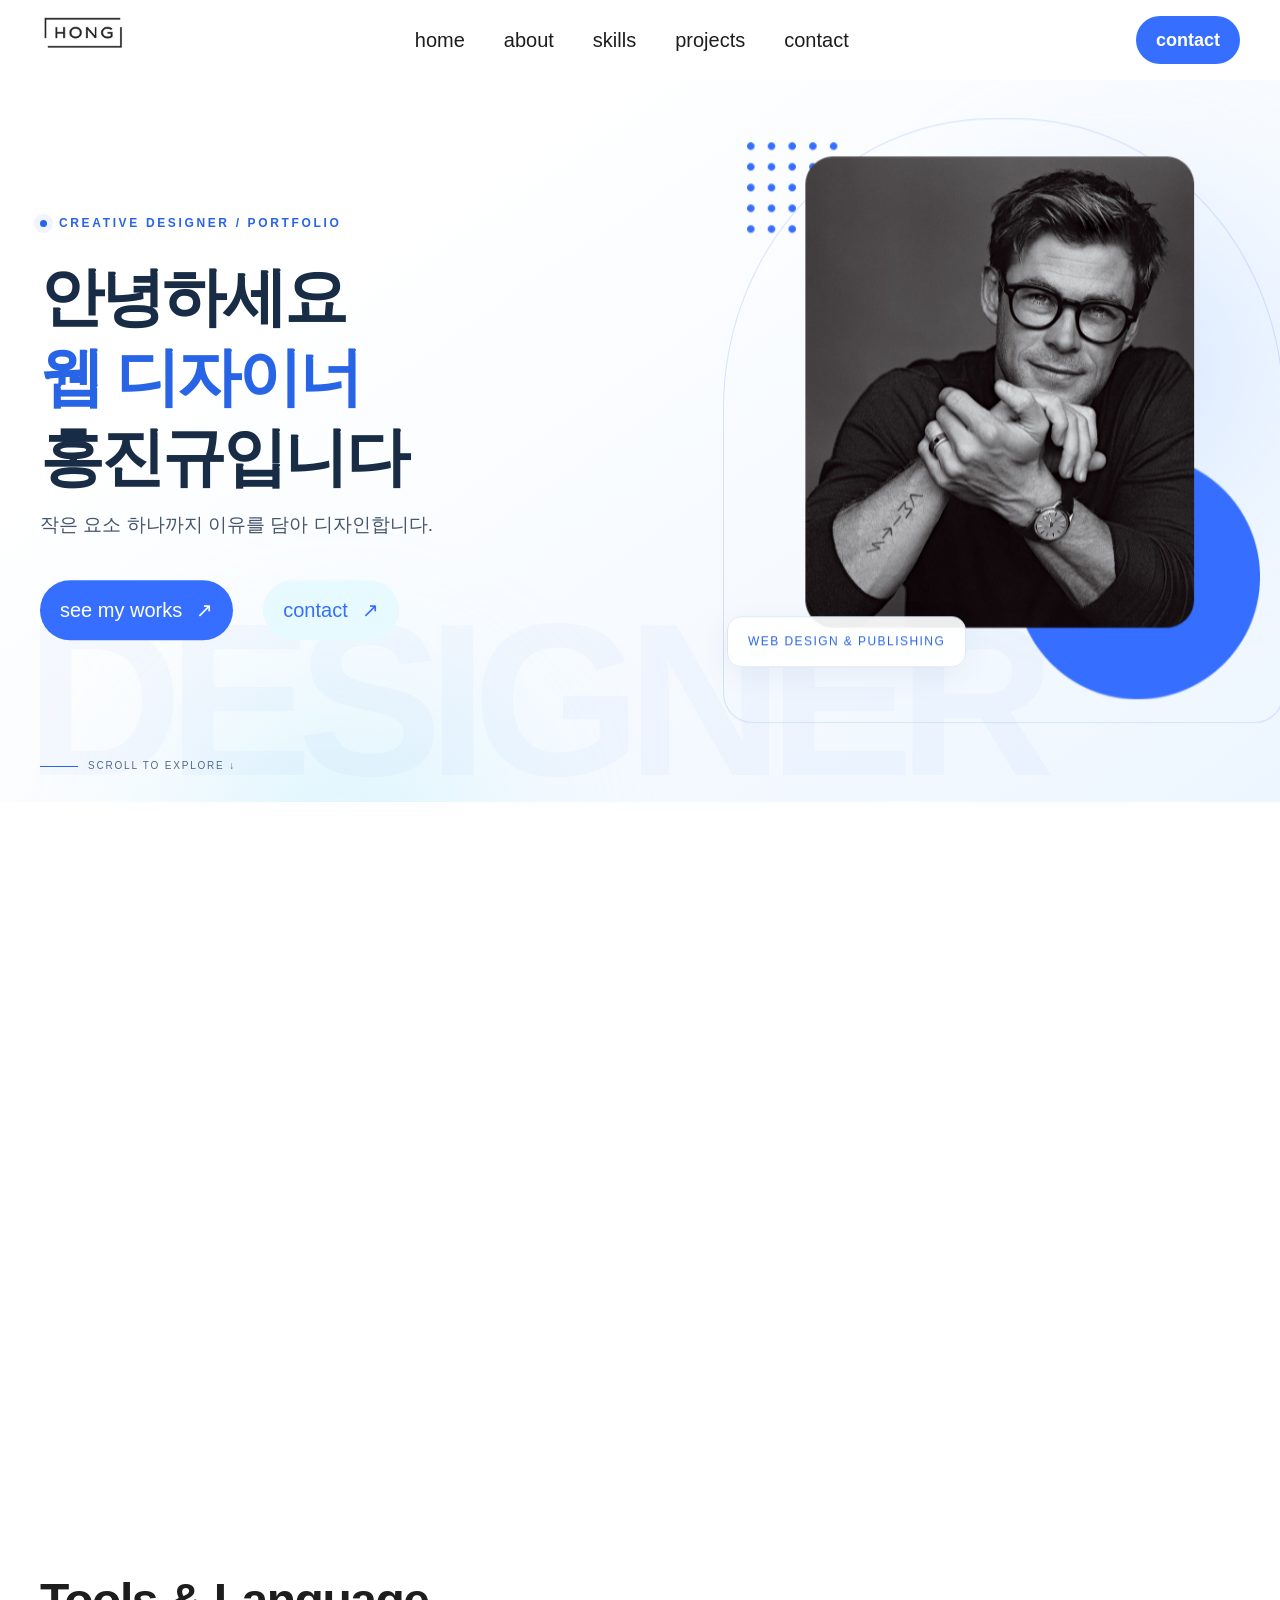
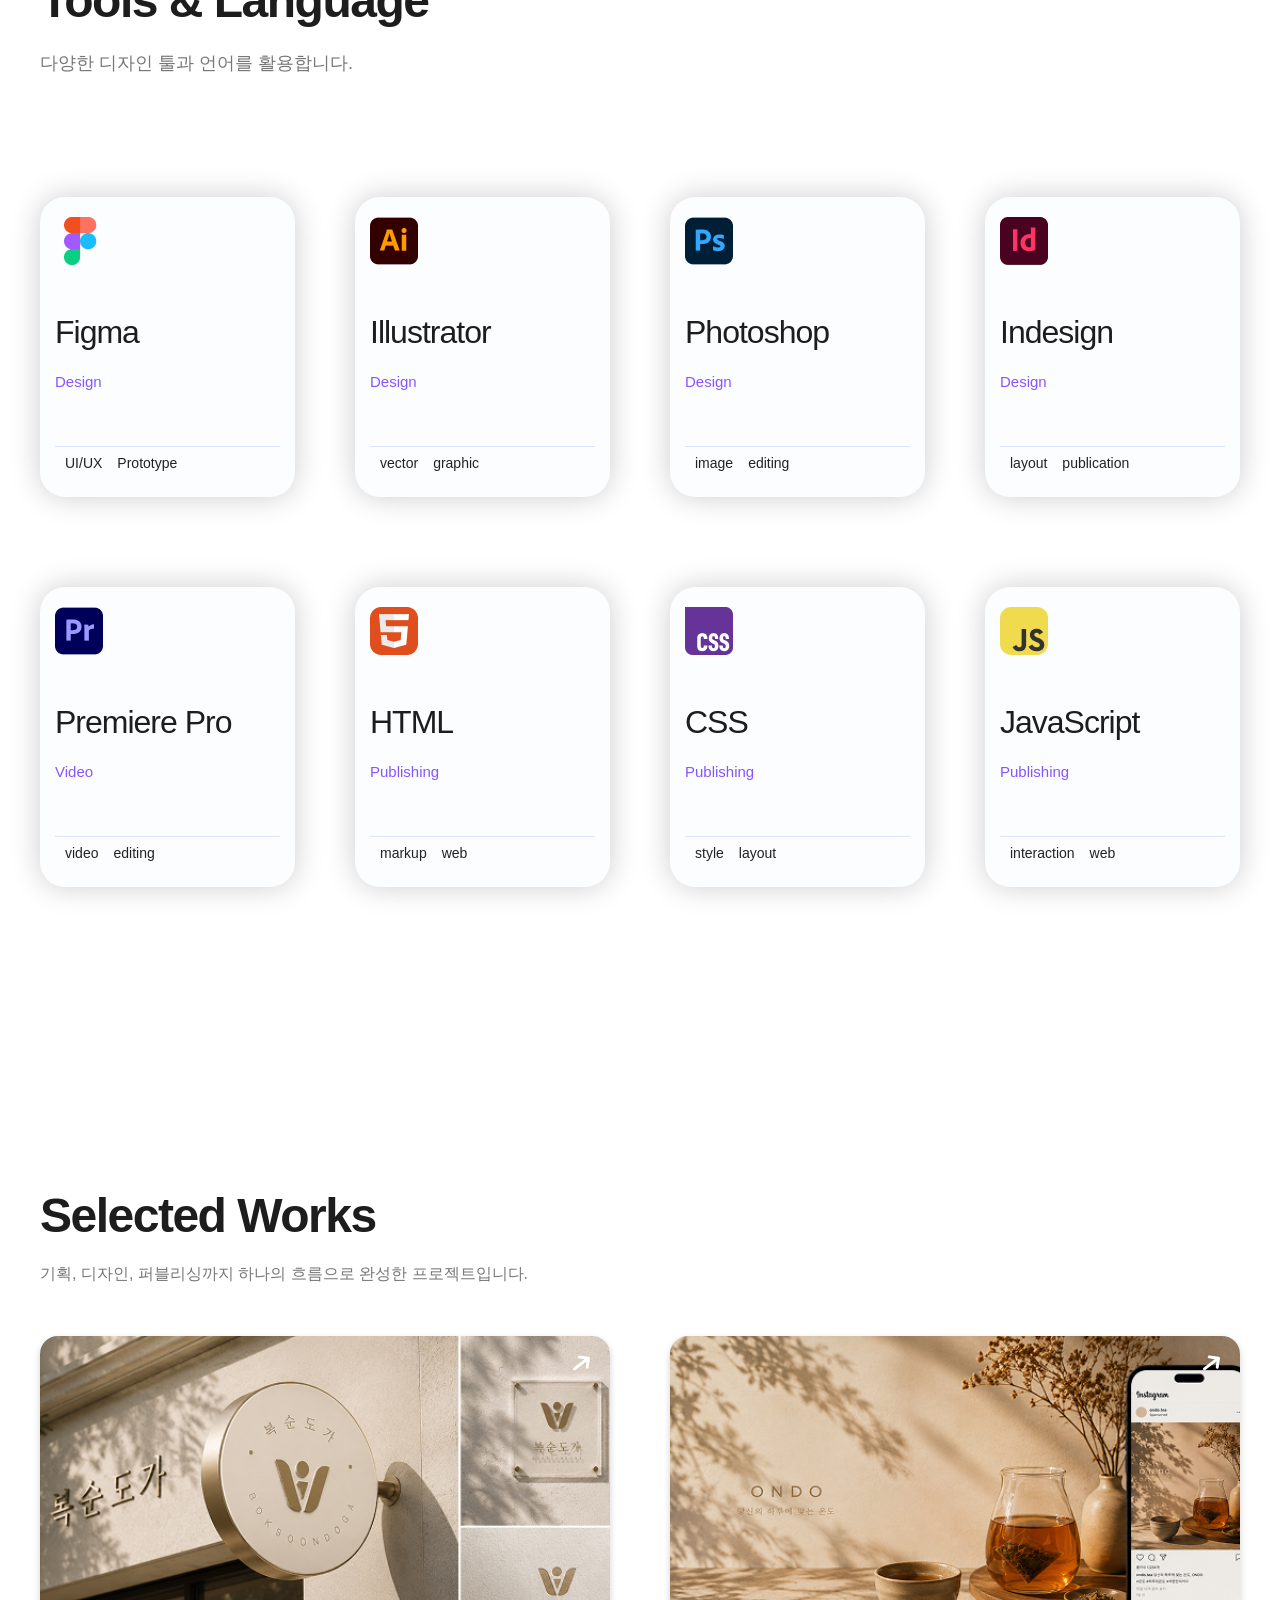
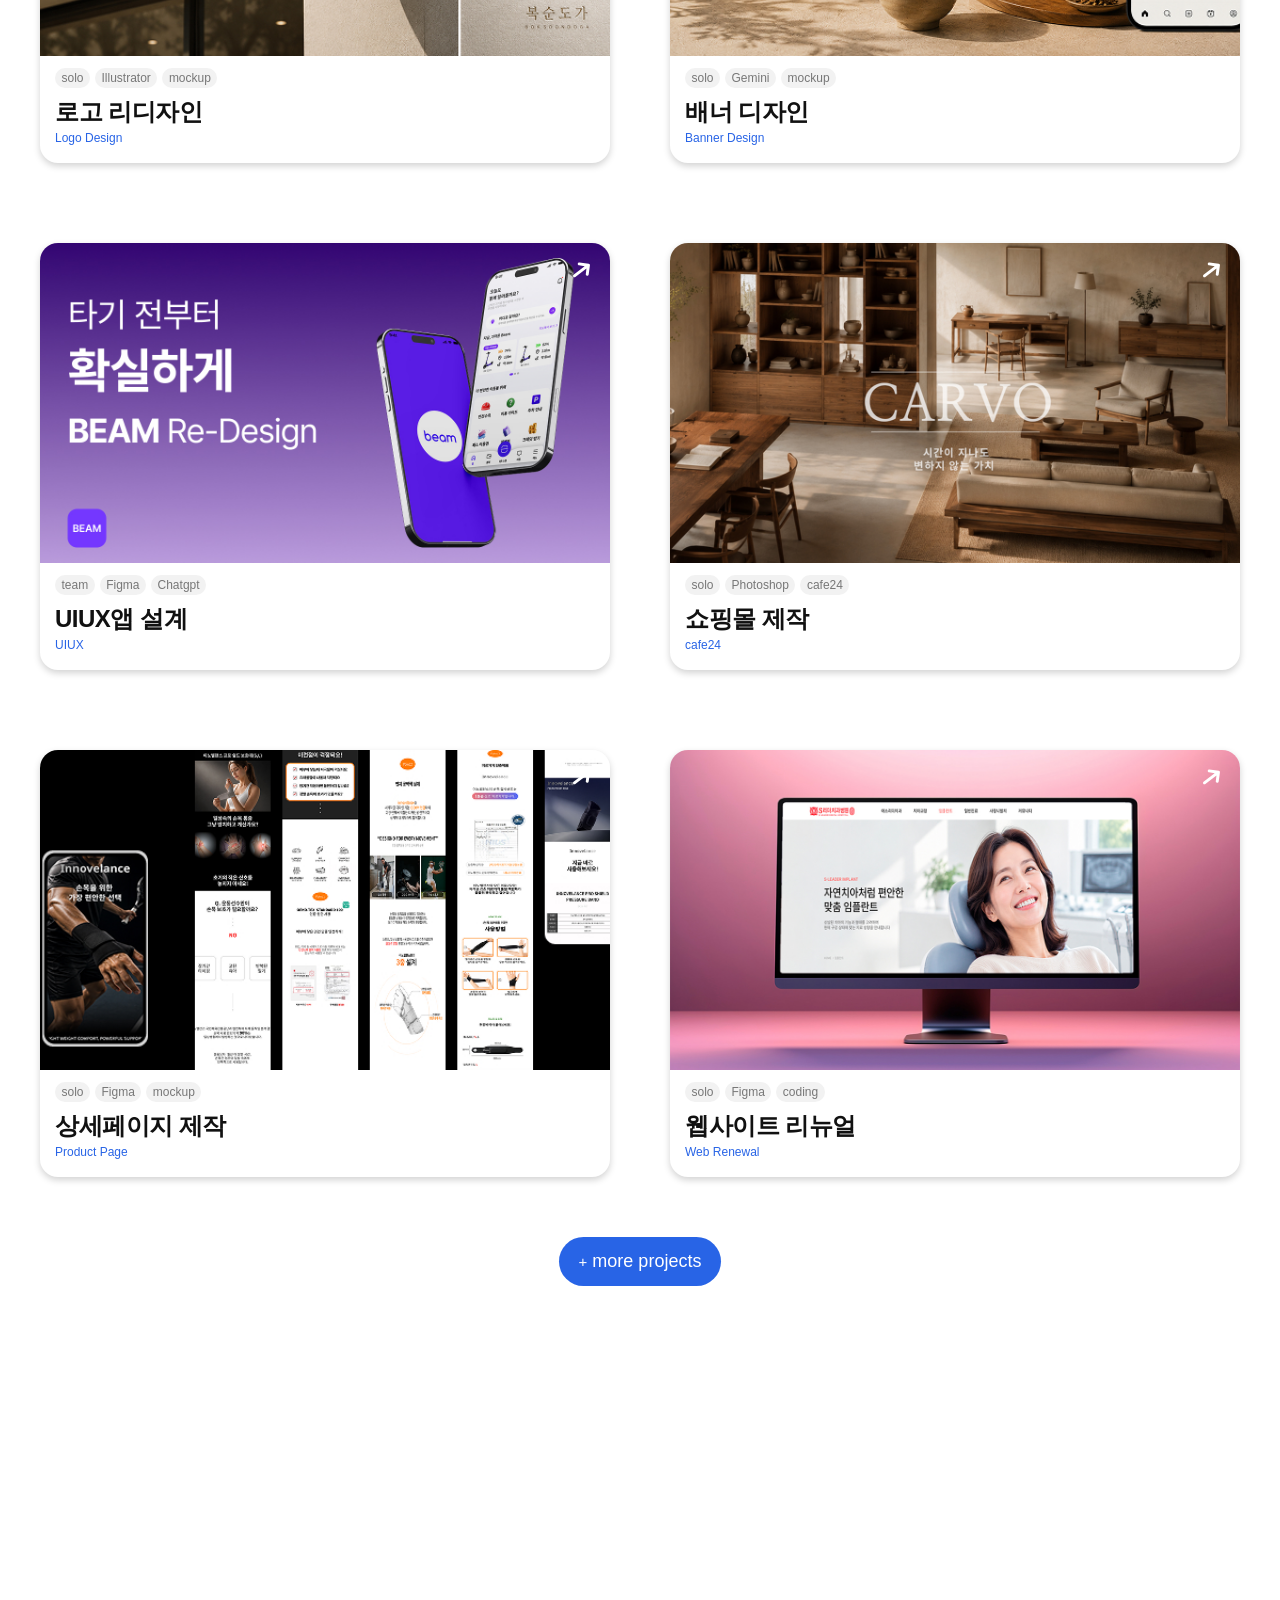
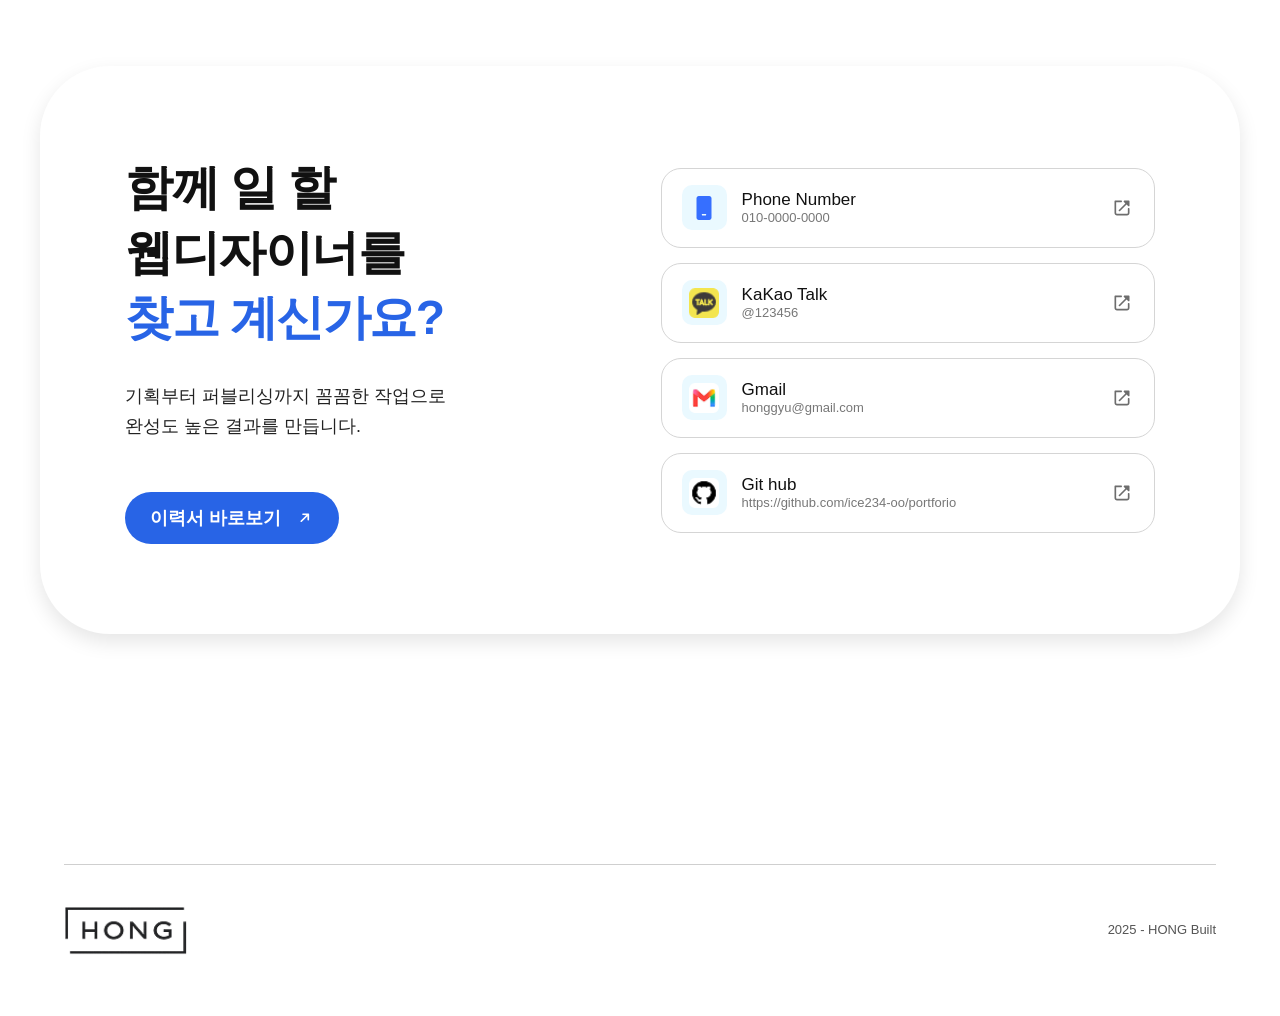
==== index.html @ 6c27f243 "10.12" ====
<!DOCTYPE html>
<html lang="en">
<head>
    <meta charset="UTF-8">
    <meta name="viewport" content="width=device-width, initial-scale=1.0">
    <title>홍진규 | 포트폴리오</title>
    <link href="https://unpkg.com/aos@2.3.1/dist/aos.css" rel="stylesheet">
    <link rel="stylesheet" href="./css/reset.css">
    <link rel="stylesheet" href="./css/font.css">
    <link rel="stylesheet" href="./css/var.css">
    <link rel="icon" href="./img/fabicon.png" sizes="64x64" type="image/png">
    <style>
header {
    width: 100%;
    height: 8rem;
    padding: 0 4rem;
    display: flex;
    justify-content: space-between;
    align-items: center;
    position: sticky;
    top: 0;
    z-index: 100;
    background-color: #fff;
    box-sizing: border-box;
}

header h1 a img {
    max-height: 3.5rem;
    width: auto;
}

header .gnb ul {
    display: flex;
    gap: 1.5rem; /* 화면이 줄어도 간격이 좁아지도록 설정 */
}

header .gnb ul li a {
    display: block;
    padding: 1rem 1.2rem; /* 패딩을 살짝 줄여서 공간 확보 */
    font-size: 2rem; /* 화면이 줄어들 때 글자도 살짝 작아지게 조정 (또는 고정 크기 유지 원하시면 2rem 사용) */
    font-weight: 400;
    transition: 0.2s;
    white-space: nowrap; /* 글자가 강제로 두 줄로 쪼개지는 것 방지 */
}

header .gnb ul li a:hover {
    color: var(--color-blue);
    transform: translateY(-0.2rem);
}

header .head-btn a {
    display: inline-block;
    padding: 1rem 2rem;
    background-color: var(--color-blue);
    font-size: 1.8rem;
    font-weight: 600;
    border-radius: 3rem;
    color: #fff;
    transition: 0.2s;
    white-space: nowrap;
}

header .head-btn a:hover {
    transform: scale(1.05);
    background-color: #1046CE;
}


@media screen and (max-width: 768px) {
    header {
        padding: 0 1.5rem;
    }
    header .gnb ul {
        display: none;
    }
    header .gnb ul li a {
        padding: 0.5rem 0.8rem;
        font-size: 1.4rem; 
    }
   }


.hero .container {
    width: 100%;
    max-width: 132rem;
    display: flex;
    flex-direction: column; 
    align-items: center;
    gap: 5rem; 
    margin: 0 auto;
    padding: 0 2rem; 
    box-sizing: border-box;
}

.hero .container > * {
    min-width: 0;
}


.hero .container .left-area {
    margin-left: 0; 
    margin-top: 6rem;
    text-align: center; 
}

.hero .container .left-area h2 {
    font-size: clamp(3.2rem, 5vw, 6.4rem); 
    font-weight: 600;
    line-height: 1.2;
}

.hero .container .left-area p {
    font-size: clamp(1.8rem, 2vw, 2.6rem);
    font-weight: 400;
    margin-top: 1.5rem;
    margin-bottom: 4rem;
}


.hero .container .btn-area {
    padding-bottom: 0; 
    display: flex;
    justify-content: center;
    gap: 1.5rem;
    flex-wrap: wrap; 
}

.hero .container .btn-area .work,
.hero .container .btn-area .hire {
    padding: 1.4rem 2rem;
    font-size: 2rem;
    font-weight: 500;
    border-radius: 3rem;
    transition: 0.2s;
}

.hero .container .btn-area .work {
    background-color: var(--color-blue);
    color: #fff;
}

.hero .container .btn-area .hire {
    background-color: #E6FAFF;
    color: var(--color-blue);
}










@media screen and (min-width: 1024px) {
    .hero .container {
        flex-direction: row; 
        justify-content: space-between;
        align-items: flex-start;
        height: 72.2rem;
        gap: 10rem; 
        padding: 0 2rem;
    }

    .hero .container .left-area {
        margin-left: 2rem;
        margin-top: 12rem;
        text-align: left; 
    }

    .hero .container .left-area h2 {
        line-height: 8rem;
    }

    .hero .container .left-area p {
        margin-bottom: 7rem;
    }

    .hero .container .btn-area {
        padding-bottom: 16.8rem;
        justify-content: flex-start;
        gap: 3rem;
    }

    .hero .container .right-area {
        margin-top: 6.3rem;
    }
}

.hero .container .btn-area .work:hover {
    background-color: #1046CE;
}

.hero .container .btn-area .hire:hover {
    background-color: #AEE5F3;
}

/* 2 */
.blue {
    color: #2864e6;
}


/* =========================================================
   ABOUT TITLE
========================================================= */

.about-wrap {
    width: 92%;
    max-width: 132rem;
    margin: 0 auto;
    padding-top: 3.5rem;
}

.about {
    display: inline-flex;
    align-items: center;
    justify-content: center;

    height: 4.8rem;
    padding: 0 2rem;

    border-radius: 3rem;

    background: #eaf8ff;
    color: #2864e6;

    font-size: 1.8rem;
    font-weight: 500;
}


/* =========================================================
   ABOUT SECTION
========================================================= */

.second {
    width: 92%;
    max-width: 132rem;

    margin: 3rem auto 0;
}


/* =========================================================
   CARD
========================================================= */

.card {
    width: 100%;
    min-height: 48.5rem;
    gap: 5rem;
    margin-top:  10rem;

    display: grid;

    /*
        세로텍스트 / 본문영역 / 정보영역
    */
    grid-template-columns: 9rem 1fr 27rem;

    align-items: center;

    padding: 5.5rem;

    background: #fff;

    border-radius: 2rem;

    box-shadow:
        0 0.5rem 2.5rem rgba(0, 0, 0, 0.08);
}


/* =========================================================
   VERTICAL TEXT
========================================================= */

.vertical-text {
    align-self: stretch;

    display: flex;
    align-items: center;
    justify-content: center;

    writing-mode: vertical-rl;
    transform: rotate(180deg);

    padding-left: 0.5rem;

    border-left: 0.2rem solid #2864e6;

    color: #2864e6;

    font-size: 1.2rem;
    font-weight: 500;
    letter-spacing: 0.45rem;

    white-space: nowrap;
}


/* =========================================================
   PROFILE AREA
========================================================= */

.profile-area {
    display: flex;
    align-items: center;

    gap: 12rem;
    

    min-width: 0;
}


/* =========================================================
   PROFILE IMAGE
========================================================= */

.profile-img {
    flex: 0 0 22rem;

    width: 22rem;
    height: 28rem;

    overflow: hidden;

    border-radius: 50%;
}

.profile-img img {
    width: 100%;
    height: 100%;

    object-fit: cover;
}


/* =========================================================
   INTRO AREA
========================================================= */

.intro-area {
    min-width: 0;
}

.intro-area h2 {
    margin-bottom: 1rem;

    font-size: 4.8rem;
    line-height: 1.3;

    font-weight: 700;
    letter-spacing: -0.15rem;
}


/* =========================================================
   TAGS
========================================================= */

.tags {
    display: flex;
    align-items: center;

    gap: 1rem;

    flex-wrap: wrap;
}

.tags span {
    display: flex;
    align-items: center;
    justify-content: center;

    min-width: 9rem;
    height: 4.3rem;

    padding: 0 1.6rem;

    color: #2864e6;

    font-size: 1.6rem;
    font-weight: 500;
}


/* =========================================================
   INFO LIST
========================================================= */

.info-list {
    width: 100%;
}

.info-list ul {
    display: flex;
    flex-direction: column;

    gap: 2rem;
}

.info-list li {
    display: flex;
    align-items: center;

    min-width: 0;

    font-size: 1.6rem;
    font-weight: 400;

    line-height: 1.4;
}

.info-list li img {
    flex: 0 0 2rem;

    width: 2rem;
    height: 2rem;

    margin-right: 1.5rem;

    object-fit: contain;
}

.info-list li span {
    min-width: 0;

    word-break: keep-all;
}


/* =========================================================
   1024px TABLET
========================================================= */

@media (max-width: 1024px) {

    /* -----------------------------
       ABOUT
    ----------------------------- */

    .about-wrap {
        width: 90%;
        padding-top: 3rem;
    }

    .about {
        height: 4.5rem;
        padding: 0 1.8rem;

        font-size: 1.7rem;
    }


    /* -----------------------------
       SECTION
    ----------------------------- */

    .second {
        width: 90%;
        margin-top: 2.5rem;
    }


    /* -----------------------------
       CARD
    ----------------------------- */

    .card {
        min-height: auto;

        grid-template-columns: 7rem 1fr;

        column-gap: 3rem;
        row-gap: 5rem;

        padding: 5rem 4.5rem;
    }


    /* -----------------------------
       VERTICAL TEXT
    ----------------------------- */

    .vertical-text {
        grid-column: 1;
        grid-row: 1;

        font-size: 1.1rem;
        letter-spacing: 0.35rem;
    }


    /* -----------------------------
       PROFILE AREA
    ----------------------------- */

    .profile-area {
        grid-column: 2;
        grid-row: 1;

        gap: 5rem;
    }


    /* -----------------------------
       PROFILE IMAGE
    ----------------------------- */

    .profile-img {
        flex-basis: 18rem;

        width: 18rem;
        height: 23rem;
    }


    /* -----------------------------
       INTRO
    ----------------------------- */

    .intro-area h2 {
        margin-bottom: 2rem;

        font-size: 3.8rem;
    }

    .tags {
        gap: 0.8rem;
    }

    .tags span {
        min-width: 7.5rem;
        height: 4rem;

        padding: 0 1.5rem;

        font-size: 1.4rem;
    }


    /* -----------------------------
       INFO
    ----------------------------- */

    .info-list {
        grid-column: 2;
        grid-row: 2;
    }

    .info-list ul {
        display: grid;
        grid-template-columns: repeat(2, 1fr);

        column-gap: 3rem;
        row-gap: 2rem;
    }

    .info-list li {
        font-size: 1.5rem;
    }

}


/* =========================================================
   767px MOBILE
========================================================= */

@media (max-width: 767px) {

    /* -----------------------------
       ABOUT
    ----------------------------- */

    .about-wrap {
        width: calc(100% - 4rem);

        padding-top: 2rem;
    }

    .about {
        height: 4rem;
        padding: 0 1.6rem;

        border-radius: 2.5rem;

        font-size: 1.5rem;
    }


    /* -----------------------------
       SECTION
    ----------------------------- */

    .second {
        width: calc(100% - 4rem);

        margin-top: 2rem;
    }


    /* -----------------------------
       CARD
    ----------------------------- */

    .card {
        display: flex;
        flex-direction: column;

        align-items: stretch;

        min-height: auto;

        padding: 3.5rem 2.5rem;

        border-radius: 1.8rem;

        gap: 0;
    }


    /* -----------------------------
       VERTICAL TEXT
    ----------------------------- */

    .vertical-text {
        order: 1;

        align-self: flex-start;

        width: 100%;
        height: auto;

        display: block;

        writing-mode: horizontal-tb;
        transform: none;

        padding: 0 0 1.5rem;

        border-left: none;
        border-bottom: 0.1rem solid #2864e6;

        font-size: 1rem;
        letter-spacing: 0.3rem;
    }


    /* -----------------------------
       PROFILE AREA
    ----------------------------- */

    .profile-area {
        order: 2;

        width: 100%;

        display: flex;
        flex-direction: column;

        align-items: center;

        gap: 2.5rem;

        padding-top: 3.5rem;
    }


    /* -----------------------------
       PROFILE IMAGE
    ----------------------------- */

    .profile-img {
        flex: none;

        width: 18rem;
        height: 23rem;

        border-radius: 50%;
    }


    /* -----------------------------
       INTRO
    ----------------------------- */

    .intro-area {
        width: 100%;

        text-align: center;
    }

    .intro-area h2 {
        margin-bottom: 2rem;

        font-size: 3.2rem;
        line-height: 1.3;

        letter-spacing: -0.1rem;
    }


    /* -----------------------------
       TAGS
    ----------------------------- */

    .tags {
        justify-content: center;

        gap: 0.7rem;
    }

    .tags span {
        min-width: auto;

        height: 3.8rem;

        padding: 0 1.4rem;

        font-size: 1.3rem;
    }


    /* -----------------------------
       INFO
    ----------------------------- */

    .info-list {
        order: 3;

        width: 100%;

        margin-top: 3.5rem;

        padding-top: 3rem;

        border-top: 0.1rem solid #eee;
    }

    .info-list ul {
        display: flex;
        flex-direction: column;

        gap: 1.8rem;
    }

    .info-list li {
        width: 100%;

        font-size: 1.4rem;
    }

    .info-list li img {
        flex: 0 0 1.8rem;

        width: 1.8rem;
        height: 1.8rem;

        margin-right: 1.2rem;
    }

}

/* card */
/* =========================================================
   SKILLS SECTION
========================================================= */

.third {
    width: 100%;
    padding-top: 15rem;
    padding-bottom: 15rem;
}


/* =========================================================
   SECTION HEADER
========================================================= */

.third .y-wrap {
    width: 132rem;
    max-width: calc(100% - 8rem);
    margin: 0 auto;
}



.name {
    display: inline-block;
    font-size: 1.8rem;
    text-align: center;
    line-height: 4.8rem;
    font-weight: 500;
    height: 4.8rem;
    padding: 0 2rem;

    border-radius: 3rem;

    background: #eaf8ff;
    color: #2864e6;
    margin-bottom: 3rem;
}

.head-text h2 {
    margin: 0;

    font-size: 4.8rem;
    line-height: 1.2;
    font-weight: 700;
    letter-spacing: -0.15rem;
}

.head-text p {
    margin-top: 2rem;

    font-size: 1.8rem;
    line-height: 1.5;
    color: #777;
}


/* =========================================================
   CARD CONTAINER
========================================================= */

.third .container {
    width: 132rem;
    max-width: calc(100% - 8rem);

    margin: 12rem auto 0;
}

.skills-wrap {
    width: 100%;

    display: grid;

    grid-template-columns: repeat(4, minmax(0, 1fr));

    column-gap: 6rem;
    row-gap: 9rem;
}


/* =========================================================
   SKILL CARD
========================================================= */

.skill-card {
    width: 100%;
    min-width: 0;

    height: 30rem;

    padding: 2rem 1.5rem 1.8rem;

    display: flex;
    flex-direction: column;

    background: #fbfdff;

    border-radius: 2.5rem;

    box-shadow:
        0 0 3rem rgba(0, 0, 0, 0.20);

    overflow: hidden;
}


.skills-wrap .skill-card .text-area .sub-text:nth-child(6),
.skills-wrap .skill-card .text-area p:nth-child(7),
.skills-wrap .skill-card .text-area p:nth-child(8){
    color: #E355FF !important; 
}


/* =========================================================
   ICON
========================================================= */

.icon-area {
    width: 4.8rem;
    height: 4.8rem;

    flex-shrink: 0;
}

.icon-area img {
    width: 100%;
    height: 100%;

    object-fit: contain;
}


/* =========================================================
   TEXT
========================================================= */

.text-area {
    margin-top: 4.8rem;

    min-width: 0;
}

.text-area h3 {
    margin: 0;

    font-size: 3.2rem;
    line-height: 1.2;
    font-weight: 500;

    letter-spacing: -0.1rem;

    white-space: nowrap;
    overflow: hidden;
    text-overflow: ellipsis;
}

.sub-text {
    margin-top: 2rem;

    font-size: 1.5rem;
    line-height: 1.4;

    color: #8755ff;
}


/* =========================================================
   LINE
========================================================= */

.line {
    width: 100%;
    height: 0.1rem;

    margin-top: auto;

    background: #dce5ff;
}


/* =========================================================
   BOTTOM TAG
========================================================= */

.bottom-area {
    display: flex;
    align-items: center;

    gap: 1.5rem;

    min-height: 3.2rem;

    padding: 0 1rem;
}

.bottom-area span {
    font-size: 1.4rem;
    line-height: 1;

    color: #222;

    white-space: nowrap;
}


/* =========================================================
   1024px TABLET
========================================================= */

@media (max-width: 1024px) {

    .third {
        padding-top: 12rem;
        padding-bottom: 12rem;
    }


    /* -----------------------------
       HEADER
    ----------------------------- */

    .third .y-wrap {
        width: 90%;
        max-width: none;
    }

    .head-wrap {
        display: flex;
        align-items: flex-start;
    }

    .name {
        margin-right: 3rem;

        font-size: 1.7rem;
        padding: 0 1.8rem;
    }

    .head-text h2 {
        font-size: 4rem;
    }

    .head-text p {
        margin-top: 1.5rem;

        font-size: 1.6rem;
    }


    /* -----------------------------
       CARD CONTAINER
    ----------------------------- */

    .third .container {
        width: 90%;
        max-width: none;

        margin-top: 8rem;
    }

    .skills-wrap {
        grid-template-columns: repeat(2, minmax(0, 1fr));

        column-gap: 4rem;
        row-gap: 5rem;
    }


    /* -----------------------------
       CARD
    ----------------------------- */

    .skill-card {
        height: 28rem;

        padding: 2rem 1.8rem 1.6rem;

        border-radius: 2.2rem;
    }


    /* -----------------------------
       ICON
    ----------------------------- */

    .icon-area {
        width: 4.5rem;
        height: 4.5rem;
    }


    /* -----------------------------
       TEXT
    ----------------------------- */

    .text-area {
        margin-top: 4.5rem;
    }

    .text-area h3 {
        font-size: 2.8rem;
    }

    .sub-text {
        margin-top: 1.6rem;

        font-size: 1.4rem;
    }


    /* -----------------------------
       BOTTOM
    ----------------------------- */

    .bottom-area {
        gap: 1.2rem;
    }

    .bottom-area span {
        font-size: 1.3rem;
    }

}


/* =========================================================
   767px MOBILE
========================================================= */

@media (max-width: 767px) {

    .third {
        padding-top: 9rem;
        padding-bottom: 9rem;
    }


    /* -----------------------------
       HEADER
    ----------------------------- */

    .third .y-wrap {
        width: calc(100% - 4rem);
    }

    .head-wrap {
        display: block;
    }

    .name {
        margin: 0 0 1.5rem;

        font-size: 1.5rem;
        padding: 0 1.6rem;
    }

    .head-text h2 {
        font-size: 3.2rem;
        line-height: 1.25;

        letter-spacing: -0.1rem;
    }

    .head-text p {
        margin-top: 1.2rem;

        font-size: 1.4rem;
    }


    /* -----------------------------
       CARD CONTAINER
    ----------------------------- */

    .third .container {
        width: calc(100% - 4rem);

        margin-top: 5rem;
    }

    .skills-wrap {
        grid-template-columns: 1fr;

        gap: 2.5rem;
    }


    /* -----------------------------
       CARD
    ----------------------------- */

    .skill-card {
        width: 100%;
        height: 25rem;

        padding: 1.8rem 1.8rem 1.5rem;

        border-radius: 2rem;
    }


    /* -----------------------------
       ICON
    ----------------------------- */

    .icon-area {
        width: 4.2rem;
        height: 4.2rem;
    }


    /* -----------------------------
       TEXT
    ----------------------------- */

    .text-area {
        margin-top: 3.8rem;
    }

    .text-area h3 {
        font-size: 2.5rem;
    }

    .sub-text {
        margin-top: 1.4rem;

        font-size: 1.3rem;
    }


    /* -----------------------------
       BOTTOM
    ----------------------------- */

    .bottom-area {
        gap: 1.2rem;

        padding: 0 0.8rem;
    }

    .bottom-area span {
        font-size: 1.2rem;
    }

}


/* projects  */
/* =========================================================
   PROJECT HEADER
========================================================= */

.four {
    width: 100%;
    padding-top: 15rem;
}

.four .container {
    width: 132rem;
    max-width: calc(100% - 8rem);
    margin: 0 auto;
}

.four .container .head-section {
    position: relative;
    width: 100%;
}



.four .container .head-section .head-wrap .name {
    flex-shrink: 0;
    margin-right: 5rem;

    font-size: 1.8rem;
    font-weight: 500;
    color: #2864e6;
}

.four .container .head-section .head-wrap .head-text h2 {
    margin: 0;

    font-size: 4.8rem;
    line-height: 1.2;
    font-weight: 700;

    letter-spacing: -0.15rem;
}

.four .container .head-section .head-wrap .head-text p {
    margin: 1.8rem 0 0;

    font-size: 1.6rem;
    line-height: 1.5;

    color: #777;
}


/* =========================================================
   PROJECT COUNT
========================================================= */

.four .container .head-section .project-count {
    position: absolute;

    right: 0;
    bottom: 0;

    display: flex;
    align-items: baseline;

    gap: 0.6rem;
}

.four .container .head-section .project-count strong {
    font-size: 2.8rem;
    line-height: 1;
    font-weight: 500;

    color: #2864e6;
}

.four .container .head-section .project-count span {
    font-size: 1.4rem;
    color: #222;
}


/* =========================================================
   PROJECT AREA
========================================================= */

.fourth {
    width: 100%;

    padding-top: 5rem;
    padding-bottom: 15rem;
}

.fourth .project-all {
    width: 132rem;
    max-width: calc(100% - 8rem);

    margin: 0 auto;
}


/* =========================================================
   PROJECT GRID
========================================================= */

.fourth .project-all .project-wrap {
    width: 100%;

    display: grid;

    grid-template-columns: repeat(2, minmax(0, 1fr));

    column-gap: 6rem;
    row-gap: 8rem;
}


/* =========================================================
   PROJECT CARD
========================================================= */

.fourth .project-all .project-wrap .project-card {
    position: relative;

    display: block;

    width: 100%;
    min-width: 0;

    text-decoration: none;
    color: inherit;

    background: #fff;

    border-radius: 1.8rem;

    overflow: hidden;

    box-shadow:
        0 0.3rem 0.7rem rgba(0, 0, 0, 0.18);

    transition:
        transform 0.3s ease,
        box-shadow 0.3s ease;
}

.fourth .project-all .project-wrap .project-card:hover {
    transform: translateY(-0.5rem);

    box-shadow:
        0 0.8rem 1.8rem rgba(0, 0, 0, 0.15);
}


/* =========================================================
   PROJECT IMAGE
========================================================= */

.fourth .project-all .project-wrap .project-card .card-img {
    position: relative;

    width: 100%;

    aspect-ratio: 1.78 / 1;

    overflow: hidden;

    background: #f5f5f5;
}

.fourth .project-all .project-wrap .project-card .card-img > img:first-child {
    display: block;

    width: 100%;
    height: 100%;

    object-fit: cover;

    transition: transform 0.4s ease;
}

.fourth .project-all .project-wrap .project-card:hover .card-img > img:first-child {
    transform: scale(1.03);
}


/* =========================================================
   DIRECT BUTTON
========================================================= */

.fourth .project-all .project-wrap .project-card .card-img .direct {
    position: absolute;

    top: 1.2rem;
    right: 1.2rem;

    width: 3.2rem;
    height: 3.2rem;

    z-index: 2;

    object-fit: contain;
}


/* =========================================================
   CARD TEXT
========================================================= */

.fourth .project-all .project-wrap .project-card .card-text {
    width: 100%;

    padding: 1.2rem 1.5rem 1.6rem;
}


/* =========================================================
   TAG
========================================================= */

.fourth .project-all .project-wrap .project-card .card-text .tag {
    display: flex;
    align-items: center;

    gap: 0.5rem;

    min-width: 0;
}

.fourth .project-all .project-wrap .project-card .card-text .tag span {
    display: inline-flex;
    align-items: center;
    justify-content: center;

    padding: 0.25rem 0.65rem;

    border-radius: 1rem;

    background: #f2f2f2;

    font-size: 1.2rem;
    line-height: 1.2;

    color: #777;

    white-space: nowrap;
}


/* =========================================================
   PROJECT TEXT
========================================================= */

.fourth .project-all .project-wrap .project-card .card-text .text-area {
    margin-top: 0.8rem;
}

.fourth .project-all .project-wrap .project-card .card-text .text-area h2 {
    margin: 0;

    font-size: 2.4rem;
    line-height: 1.3;
    font-weight: 600;

    color: #111;

    letter-spacing: -0.05rem;
}

.fourth .project-all .project-wrap .project-card .card-text .text-area p {
    margin: 0.45rem 0 0;

    font-size: 1.2rem;
    line-height: 1.3;

    color: #2864e6;
}


/* =========================================================
   MORE CARD
========================================================= */

.fourth .project-all .project-wrap .project-card.more-card {
    display: none;
}


/* =========================================================
   MORE PROJECTS
========================================================= */

.fourth .project-all .more-wrap {
    display: flex;
    justify-content: center;

    margin-top: 6rem;
}

.fourth .project-all .more-wrap .more-projects {
    display: flex;
    align-items: center;
    justify-content: center;

    gap: 0.5rem;

    padding: 1rem 2rem;

    border: 0;
    border-radius: 3rem;

    background: #2864e6;
    color: #fff;

    font-family: inherit;

    font-size: 1.8rem;
    font-weight: 500;

    cursor: pointer;

    transition:
        background 0.25s ease,
        transform 0.25s ease;
}

.fourth .project-all .more-wrap .more-projects:hover {
    transform: translateY(-0.2rem);
}

.fourth .project-all .more-wrap .more-projects .more-icon {
    font-size: 1.5rem;
    line-height: 1;
}


/* =========================================================
   1024px
========================================================= */

@media (max-width: 1024px) {

    .four {
        padding-top: 12rem;
    }

    .fourth {
        padding-top: 4rem;
        padding-bottom: 12rem;
    }


    /* CONTAINER */

    .four .container,
    .fourth .project-all {
        width: 90%;
        max-width: none;
    }


    /* HEADER */

    .four .container .head-section .head-wrap .name {
        margin-right: 3rem;
        padding: 0 1.8rem;
        font-size: 1.7rem;
    }

    .four .container .head-section .head-wrap .head-text h2 {
        font-size: 4rem;
    }

    .four .container .head-section .head-wrap .head-text p {
        margin-top: 1.5rem;

        font-size: 1.5rem;
    }


    /* COUNT */

    .four .container .head-section .project-count strong {
        font-size: 2.5rem;
    }

    .four .container .head-section .project-count span {
        font-size: 1.3rem;
    }


    /* GRID */

    .fourth .project-all .project-wrap {
        grid-template-columns: repeat(2, minmax(0, 1fr));

        column-gap: 4rem;
        row-gap: 6rem;
    }


    /* CARD */

    .fourth .project-all .project-wrap .project-card {
        border-radius: 1.6rem;
    }


    /* DIRECT */

    .fourth .project-all .project-wrap .project-card .card-img .direct {
        top: 1rem;
        right: 1rem;

        width: 3rem;
        height: 3rem;
    }


    /* CARD TEXT */

    .fourth .project-all .project-wrap .project-card .card-text {
        padding: 1.1rem 1.4rem 1.5rem;
    }

    .fourth .project-all .project-wrap .project-card .card-text .tag span {
        font-size: 0.85rem;
    }

    .fourth .project-all .project-wrap .project-card .card-text .text-area h2 {
        font-size: 1.6rem;
    }

    .fourth .project-all .project-wrap .project-card .card-text .text-area p {
        font-size: 0.85rem;
    }


    /* MORE */

    .fourth .project-all .more-wrap {
        margin-top: 5rem;
    }

}


/* =========================================================
   767px
========================================================= */

@media (max-width: 767px) {

    .four {
        padding-top: 9rem;
    }

    .fourth {
        padding-top: 3.5rem;
        padding-bottom: 9rem;
    }


    /* CONTAINER */

    .four .container,
    .fourth .project-all {
        width: calc(100% - 4rem);
        max-width: none;
    }


    /* HEADER */

    .four .container .head-section .head-wrap {
        display: block;
    }

    .four .container .head-section .head-wrap .name {
        margin: 0 0 1.2rem;
        padding: 0 1.6rem;
        font-size: 1.5rem;
    }

    .four .container .head-section .head-wrap .head-text h2 {
        font-size: 3.2rem;

        line-height: 1.2;

        letter-spacing: -0.1rem;
    }

    .four .container .head-section .head-wrap .head-text p {
        margin-top: 1.2rem;

        font-size: 1.3rem;

        line-height: 1.5;
    }


    /* COUNT */

    .four .container .head-section .project-count {
        position: static;

        margin-top: 2rem;

        justify-content: flex-end;
    }

    .four .container .head-section .project-count strong {
        font-size: 2.3rem;
    }

    .four .container .head-section .project-count span {
        font-size: 1.2rem;
    }


    /* GRID */

    .fourth .project-all .project-wrap {
        grid-template-columns: 1fr;

        gap: 2.5rem;
    }


    /* CARD */

    .fourth .project-all .project-wrap .project-card {
        border-radius: 1.5rem;
    }


    /* IMAGE */

    .fourth .project-all .project-wrap .project-card .card-img {
        aspect-ratio: 1.78 / 1;
    }

    .fourth .project-all .project-wrap .project-card .card-img .direct {
        top: 0.9rem;
        right: 0.9rem;

        width: 2.8rem;
        height: 2.8rem;
    }


    /* CARD TEXT */

    .fourth .project-all .project-wrap .project-card .card-text {
        padding: 1rem 1.3rem 1.4rem;
    }

    .fourth .project-all .project-wrap .project-card .card-text .tag {
        gap: 0.4rem;
    }

    .fourth .project-all .project-wrap .project-card .card-text .tag span {
        padding: 0.25rem 0.55rem;

        font-size: 0.8rem;
    }

    .fourth .project-all .project-wrap .project-card .card-text .text-area {
        margin-top: 0.7rem;
    }

    .fourth .project-all .project-wrap .project-card .card-text .text-area h2 {
        font-size: 1.5rem;
    }

    .fourth .project-all .project-wrap .project-card .card-text .text-area p {
        margin-top: 0.4rem;

        font-size: 0.8rem;
    }


    /* MORE */

    .fourth .project-all .more-wrap {
        margin-top: 4rem;
    }

    .fourth .project-all .more-wrap .more-projects {
        padding: 0.55rem 1.4rem;

        font-size: 1.1rem;
    }

    .fourth .project-all .more-wrap .more-projects .more-icon {
        font-size: 1.4rem;
    }

}


/* last */

/* =========================================================
   CONTACT
========================================================= */

.last {
    width: 100%;
    padding-top: 15rem;
    padding-bottom: 15rem;
}


/* =========================================================
   CONTACT CONTAINER
========================================================= */

.last .container {
    width: 132rem;
    max-width: calc(100% - 8rem);
    margin: 0 auto;
}


/* =========================================================
   CONTACT HEADER
========================================================= */

.last .container .head-wrap {
    width: 100%;
    margin-bottom: 5.5rem;
}

.last .container .head-wrap .contact {
    display: inline-flex;
    align-items: center;
    justify-content: center;

    font-size: 1.8rem;

    border-radius: 3rem;

    background: #e9f8ff;
}

.last .container .head-wrap .contact p {
    margin: 0;
     padding: 1.2rem 2rem;
    font-size: 1.8rem;
    line-height: 1;
    font-weight: 500;

    color: #2864e6;
}


/* =========================================================
   CONTACT BOX
========================================================= */

.last .container .shadow-box {
    width: 100%;

    display: flex;
    align-items: center;

    gap: 10rem;

    padding: 9rem 8.5rem;

    border-radius: 7rem;

    background: #fff;

    box-shadow:
        0 0.8rem 2rem rgba(0, 0, 0, 0.10);
}


/* =========================================================
   LEFT AREA
========================================================= */

.last .container .shadow-box .left-area {
    flex: 1;
    min-width: 0;
}

.last .container .shadow-box .left-area .text {
    width: 100%;
}

.last .container .shadow-box .left-area .text h2 {
    margin: 0;

    font-size: 4.8rem;
    line-height: 1.35;
    font-weight: 600;

    letter-spacing: -0.15rem;

    color: #111;
}

.last .container .shadow-box .left-area .text h2 span {
    color: #2864e6;
}

.last .container .shadow-box .left-area .text p {
    margin: 3rem 0 0;

    font-size: 1.8rem;
    line-height: 1.7;

    color: #222;
}


/* =========================================================
   EMAIL BUTTON
========================================================= */

.last .container .shadow-box .left-area .email {
    display: inline-flex;
    align-items: center;

    gap: 1.5rem;

    margin-top: 5rem;

    padding: 1.7rem 2.5rem;

    border-radius: 4rem;

    background: #2864e6;

    text-decoration: none;

    transition:
        transform 0.25s ease,
        background 0.25s ease;
}

.last .container .shadow-box .left-area .email:hover {
    transform: translateY(-0.3rem);
}

.last .container .shadow-box .left-area .email p {
    margin: 0;

    font-size: 1.8rem;
    line-height: 1;
    font-weight: 600;

    color: #fff;
}

.last .container .shadow-box .left-area .email img {
    display: block;

    width: 1.8rem;
    height: 1.8rem;

    object-fit: contain;
}


/* =========================================================
   RIGHT AREA
========================================================= */

.last .container .shadow-box .right-area {
    flex: 0 0 48%;
    min-width: 0;
}

.last .container .shadow-box .right-area .selector-wrap {
    width: 100%;

    display: flex;
    flex-direction: column;

    gap: 1.5rem;
}


/* =========================================================
   SELECTOR
========================================================= */

/* 셀렉터 전체 패딩과 높이 정렬 강제 */
.last .container .shadow-box .right-area .selector-wrap .selector {
  width: 100%;
  height: 8rem !important;
  display: flex !important;
  align-items: center !important;
  justify-content: space-between !important;
  padding: 0 2rem !important;
  border: 1px solid #d5d5d5;
  border-radius: 2rem;
  background: #fff;
  text-decoration: none;
  box-sizing: border-box !important;
}

/* 왼쪽 아이콘+텍스트 묶음 */
.selector .both {
  display: flex !important;
  align-items: center !important;
  height: 100% !important;
  gap: 1rem;
}

/* 아이콘 이미지 크기 제한 (이미지가 넘쳐서 글자를 미는 것 방지) */
.selector .icon-box {
  display: flex !important;
  align-items: center !important;
}
.selector .icon-box img {
  width: 4rem; /* 상황에 맞춰 크기 조절 */
  height: 4rem;
  display: block;
}

/* 텍스트 영역 고정 및 상하 여백 완벽 제거 */
.selector .text-area {
  display: flex !important;
  flex-direction: column !important;
  justify-content: center !important;
  margin: 0 !important;
  padding: 0 !important;
}

.selector .text-area h2,
.selector .text-area p {
  margin: 0 !important;
  padding: 0 !important;
  line-height: 1.2 !important;
  word-break: keep-all;
}

/* 오른쪽 화살표 아이콘 */
.selector .link {
  display: flex !important;
  align-items: center !important;
}
.last .container .shadow-box .right-area .selector-wrap .selector:hover {
    border-color: #2864e6;

    box-shadow:
        0 0.4rem 1.2rem rgba(40, 100, 230, 0.10);

    transform: translateY(-0.2rem);
}


/* =========================================================
   SELECTOR LEFT
========================================================= */

.last .container .shadow-box .right-area .selector-wrap .selector .both {
    display: flex;
    align-items: center;
    gap: 1.5rem;

    min-width: 0;
}


/* =========================================================
   ICON BOX
========================================================= */

.last .container .shadow-box .right-area .selector-wrap .selector .both .icon-box {
    flex-shrink: 0;

    width: 4.5rem;
    height: 4.5rem;

    display: flex;
    align-items: center;
    justify-content: center;

    border-radius: 1rem;

    background: #eaf9ff;

    overflow: hidden;
}

.last .container .shadow-box .right-area .selector-wrap .selector .both .icon-box img {
    display: block;

    width: 3rem;
    height: 3rem;

    object-fit: contain;
}


/* =========================================================
   SELECTOR TEXT
========================================================= */

.last .container .shadow-box .right-area .selector-wrap .selector .both .text-area {
    min-width: 0;
}

.last .container .shadow-box .right-area .selector-wrap .selector .both .text-area h2 {
    margin: 0;

    font-size: 1.7rem;
    line-height: 1.3;
    font-weight: 500;

    color: #111;
}

.last .container .shadow-box .right-area .selector-wrap .selector .both .text-area p {
    margin: 0.35rem 0 0;

    font-size: 1.3rem;
    line-height: 1.3;

    color: #777;

    white-space: nowrap;
}


/* =========================================================
   LINK ICON
========================================================= */

.last .container .shadow-box .right-area .selector-wrap .selector .link {
    flex-shrink: 0;

    width: 2.5rem;
    height: 2.5rem;

    display: flex;
    align-items: center;
    justify-content: center;
}

.last .container .shadow-box .right-area .selector-wrap .selector .link img {
    display: block;

    width: 2rem;
    height: 2rem;

    object-fit: contain;
}


/* =========================================================
   1024px TABLET
========================================================= */

@media (max-width: 1024px) {

    .last {
        padding-top: 12rem;
        padding-bottom: 12rem;
    }


    /* CONTAINER */

    .last .container {
        width: 90%;
        max-width: none;
    }


    /* HEADER */

    .last .container .head-wrap {
        margin-bottom: 4.5rem;
    }

    .last .container .head-wrap .contact {
    }

    .last .container .head-wrap .contact p {
        font-size: 1.7rem;
    }


    /* CONTACT BOX */

    .last .container .shadow-box {
        gap: 5rem;

        padding: 7rem 6rem;

        border-radius: 5rem;
    }


    /* LEFT */

    .last .container .shadow-box .left-area .text h2 {
        font-size: 4rem;
    }

    .last .container .shadow-box .left-area .text p {
        margin-top: 2.5rem;

        font-size: 1.6rem;
    }


    /* EMAIL */

    .last .container .shadow-box .left-area .email {
        margin-top: 4rem;

        padding: 1.5rem 2.2rem;
    }

    .last .container .shadow-box .left-area .email p {
        font-size: 1.6rem;
    }


    /* RIGHT */

    .last .container .shadow-box .right-area {
        flex-basis: 50%;
    }

    .last .container .shadow-box .right-area .selector-wrap {
        gap: 1.2rem;
    }


    /* SELECTOR */

    .last .container .shadow-box .right-area .selector-wrap .selector {
        min-height: 7rem;

        padding: 1.1rem 1.6rem;

        border-radius: 1.7rem;
    }


    /* ICON */

    .last .container .shadow-box .right-area .selector-wrap .selector .both {
        gap: 1.2rem;
    }

    .last .container .shadow-box .right-area .selector-wrap .selector .both .icon-box {
        width: 4rem;
        height: 4rem;

        border-radius: 0.9rem;
    }

    .last .container .shadow-box .right-area .selector-wrap .selector .both .icon-box img {
        width: 2.7rem;
        height: 2.7rem;
    }


    /* TEXT */

    .last .container .shadow-box .right-area .selector-wrap .selector .both .text-area h2 {
        font-size: 1.5rem;
    }

    .last .container .shadow-box .right-area .selector-wrap .selector .both .text-area p {
        font-size: 1.2rem;
    }

}


/* =========================================================
   767px MOBILE
========================================================= */

@media (max-width: 767px) {

    .last {
        padding-top: 9rem;
        padding-bottom: 9rem;
    }


    /* CONTAINER */

    .last .container {
        width: calc(100% - 4rem);
        max-width: none;
    }


    /* HEADER */

    .last .container .head-wrap {
        margin-bottom: 3rem;
    }

    .last .container .head-wrap .contact {
       
    }

    .last .container .head-wrap .contact p {
        font-size: 1.5rem;
    }


    /* CONTACT BOX */

    .last .container .shadow-box {
        display: flex;
        flex-direction: column;
        align-items: stretch;

        gap: 4rem;

        padding: 4rem 2.5rem;

        border-radius: 3.5rem;
    }


    /* LEFT */

    .last .container .shadow-box .left-area {
        width: 100%;
    }

    .last .container .shadow-box .left-area .text h2 {
        font-size: 3rem;
        line-height: 1.35;

        letter-spacing: -0.1rem;
    }

    .last .container .shadow-box .left-area .text p {
        margin-top: 2rem;

        font-size: 1.4rem;
        line-height: 1.6;
    }


    /* EMAIL */

    .last .container .shadow-box .left-area .email {
        width: 100%;

        justify-content: center;

        margin-top: 3rem;

        padding: 1.5rem 2rem;

        box-sizing: border-box;
    }

    .last .container .shadow-box .left-area .email p {
        font-size: 1.5rem;
    }

    .last .container .shadow-box .left-area .email img {
        width: 1.6rem;
        height: 1.6rem;
    }


    /* RIGHT */

    .last .container .shadow-box .right-area {
        width: 100%;
        flex: none;
    }

    .last .container .shadow-box .right-area .selector-wrap {
        gap: 1rem;
    }


    /* SELECTOR */

    .last .container .shadow-box .right-area .selector-wrap .selector {
        min-height: 6.5rem;

        padding: 1rem 1.3rem;

        border-radius: 1.5rem;
    }


    /* ICON */

    .last .container .shadow-box .right-area .selector-wrap .selector .both {
        gap: 1rem;
    }

    .last .container .shadow-box .right-area .selector-wrap .selector .both .icon-box {
        width: 3.8rem;
        height: 3.8rem;

        border-radius: 0.8rem;
    }

    .last .container .shadow-box .right-area .selector-wrap .selector .both .icon-box img {
        width: 2.5rem;
        height: 2.5rem;
    }


    /* TEXT */

    .last .container .shadow-box .right-area .selector-wrap .selector .both .text-area h2 {
        font-size: 1.4rem;
    }

    .last .container .shadow-box .right-area .selector-wrap .selector .both .text-area p {
        margin-top: 0.25rem;

        font-size: 1.1rem;
    }


    /* LINK */

    .last .container .shadow-box .right-area .selector-wrap .selector .link {
        width: 2.2rem;
        height: 2.2rem;
    }

    .last .container .shadow-box .right-area .selector-wrap .selector .link img {
        width: 1.8rem;
        height: 1.8rem;
    }

}


/* footer */
/* =========================
   footer
========================= */

footer {
    width: 100%;
    padding: 8rem 0 6rem;
    box-sizing: border-box;
}

footer .container {
    width: 90%;
    max-width: 132rem;
    margin: 0 auto;
}


/* =========================
   footer line
========================= */

footer .container .line {
    width: 100%;
    height: 1px;
    background: #cfcfcf;
}


/* =========================
   footer wrap
========================= */

footer .container .footer-wrap {
    display: flex;
    align-items: center;
    justify-content: space-between;

    width: 100%;
    padding-top: 4rem;
}


/* =========================
   footer logo
========================= */

footer .container .footer-wrap .logo {
    display: flex;
    align-items: center;
}

footer .container .footer-wrap .logo a {
    display: block;
}

footer .container .footer-wrap .logo img {
    display: block;

    width: 12.5rem;
    height: auto;

    object-fit: contain;
}


/* =========================
   copyright
========================= */

footer .container .footer-wrap .copyright {
    display: flex;
    align-items: center;
}

footer .container .footer-wrap .copyright p {
    margin: 0;

    font-size: 1.3rem;
    line-height: 1.4;
    font-weight: 400;

    color: #555;
}


/* =========================
   1024px
========================= */

@media (max-width: 1024px) {

    footer {
        padding: 7rem 0 5rem;
    }

    footer .container {
        width: 90%;
    }

    footer .container .footer-wrap {
        padding-top: 3.5rem;
    }

    footer .container .footer-wrap .logo img {
        width: 11rem;
    }

    footer .container .footer-wrap .copyright p {
        font-size: 1.2rem;
    }

}


/* =========================
   767px
========================= */

@media (max-width: 767px) {

    footer {
        padding: 5rem 0 3.5rem;
    }

    footer .container {
        width: calc(100% - 4rem);
    }

    footer .container .footer-wrap {
        display: flex;
       
        justify-content: space-between;
        align-items: center;
        

        gap: 2rem;

        padding-top: 2.5rem;
    }

    footer .container .footer-wrap .logo img {
        width: 9rem;
    }

    footer .container .footer-wrap .copyright p {
        font-size: 1.1rem;
    }

}








/* =========================================================
   PROJECT MODAL
========================================================= */








/* =========================================================
   PROJECT MODAL
========================================================= */

.project-modal {
    position: fixed;
    inset: 0;

    width: 100%;
    height: 100%;

    display: none;

    align-items: flex-start;
    justify-content: center;

    overflow-y: auto;

    z-index: 9999;
}

.project-modal.active {
    display: flex;
}


/* 검은 배경 */

.project-modal-bg {
    position: fixed;
    inset: 0;

    background: rgba(0, 0, 0, 0.8);

    z-index: 0;
}


/* 모달 내용 */

.project-modal-content {
    position: relative;

    width: 1200px;

    margin: 80px 0;

    z-index: 1;
}


/* 웹사이트 링크
   기본적으로 숨김 */

.project-modal-link {
    display: none;

    width: fit-content;

    margin: 0 auto 20px;

    color: #fff;

    font-size: 18px;
    font-weight: 500;

    text-decoration: underline;
    text-underline-offset: 5px;
}


/* 링크가 있을 때 */

.project-modal-link.show {
    display: block;
}


/* 프로젝트 이미지 */

.project-modal-img {
    display: block;

    width: 1200px;
    max-width: none;

    height: auto;

    margin: 0;

    border-radius: 0;
}


/* 닫기 버튼 */

.project-modal-close {
    position: fixed;

    top: 25px;
    right: 30px;

    width: 50px;
    height: 50px;

    padding: 0;

    border: 0;
    background: transparent;

    color: #fff;

    font-size: 50px;
    font-weight: 300;
    line-height: 1;

    cursor: pointer;

    z-index: 3;
}


/* 모바일 */

@media (max-width: 767px) {

    .project-modal-content {
        width: 100%;

        margin: 70px 0 30px;
    }

    .project-modal-img {
        width: 100%;
    }

    .project-modal-link {
        font-size: 16px;
        margin-bottom: 15px;
    }

    .project-modal-close {
        top: 15px;
        right: 15px;

        width: 40px;
        height: 40px;

        font-size: 40px;
    }

}
/* =========================================================
   PORT — Soft / Minimal opening. All additions scoped to Hero.
   Entrance: eyebrow .12s → title .48s → copy .95s → CTA 1.35s
   → image 1.8s. Opening completes at approximately 3.8 seconds.
========================================================= */
.hero.port-opening {
  --mx: 0; --my: 0; --sy: 0; --progress: 0;
  position: relative; isolation: isolate; overflow: hidden;
  background: linear-gradient(145deg,#fff 24%,#f4f9ff 72%,#edf6ff);
}
.hero.port-opening .container { position: relative; z-index: 3; gap: 5rem; padding-bottom: 6rem; }
.hero.port-opening .left-area { position: relative; flex: 1 1 55%; }
.hero.port-opening .text-area { margin-top: 0; overflow: visible; }
.hero.port-opening .port-eyebrow { display: flex; align-items: center; gap: 1.2rem; margin-bottom: 2.8rem; color: #2864e6; font-size: 1.2rem; font-weight: 600; letter-spacing: .22em; line-height: 1.7; }
.hero.port-opening .port-dot { width: .7rem; height: .7rem; border-radius: 50%; background: #2864e6; box-shadow: 0 0 0 .6rem #2864e612; animation: port-pulse 3s ease-in-out infinite; }
.hero.port-opening .left-area h2 { letter-spacing: -.045em; line-height: 1.25; color: #192c46; transform: translate3d(calc(var(--mx)*-8px),calc(var(--sy)*-0.13px),0); }
.hero.port-opening .port-title-line { display: block; }
.hero.port-opening .port-title-line:nth-child(2) { color: #2864e6; }
.hero.port-opening .left-area p { color: #46566e; line-height: 1.7; transform: translate3d(calc(var(--mx)*-12px),calc(var(--sy)*-0.20px),0); }
.hero.port-opening .btn-area { position: relative; padding-bottom: 0; transform: translate3d(0,calc(var(--sy)*-0.26px),0); }
.hero.port-opening .btn-area a { display: inline-flex; align-items: center; gap: 1.4rem; text-decoration: none; transition: transform .3s ease, box-shadow .3s ease, background-color .3s ease; }
.hero.port-opening .btn-area a::after { content: '↗'; transition: transform .3s ease; }
.hero.port-opening .btn-area a:hover { transform: translateY(-5px); box-shadow: 0 12px 24px #2864e624; }
.hero.port-opening .btn-area a:hover::after { transform: translate(3px,-3px); }
.hero.port-opening .btn-area a:focus-visible { outline: 3px solid #192c46; outline-offset: 5px; }
.hero.port-opening .right-area { position: relative; flex: 0 1 43%; width: min(100%,52rem); transform: translate3d(calc(var(--mx)*28px),calc(var(--my)*20px + var(--sy)*-0.32px),0) rotate(calc(var(--mx)*1.5deg)); will-change: transform; }
.hero.port-opening .port-image-reveal { position: relative; }
/* .hero.port-opening .profile { position: relative; width: 100%; aspect-ratio: 4 / 4.7; overflow: hidden; border-radius: 48% 48% 2.5rem 2.5rem; background: #e3efff; box-shadow: 0 24px 64px #2864e618; } */
.hero.port-opening .profile img { display: block; width: 100%; height: 100%; object-fit: cover; }
.hero.port-opening .port-orbit { position: absolute; inset: -2.4rem; border: 1px solid #2864e62b; border-radius: 48% 48% 3rem 3rem; pointer-events: none; /*transform: rotate(-7deg);*/ }
.hero.port-opening .port-image-caption { position: absolute; left: -2rem; bottom: 3.2rem; padding: 1.5rem 2rem; background: #ffffffed; border: 1px solid #dbe7f8; border-radius: 1.4rem; color: #2864e6; font-size: 1.2rem; letter-spacing: .12em; box-shadow: 0 8px 30px #203a6610; animation: port-float 7s ease-in-out infinite; }
.hero.port-opening .port-atmosphere { position: absolute; inset: 0; z-index: 0; pointer-events: none; }
.hero.port-opening .port-blob { position: absolute; width: 48rem; height: 48rem; border-radius: 50%; filter: blur(65px); opacity: .46; animation: port-drift 14s ease-in-out infinite alternate; }
.hero.port-opening .port-blob-one { right: -8rem; top: 4rem; background: radial-gradient(circle,#aacbff,transparent 70%); }
.hero.port-opening .port-blob-two { left: 8%; bottom: -28rem; background: radial-gradient(circle,#b4edfa,transparent 70%); animation-delay: -7s; }
.hero.port-opening .port-background-type { position: absolute; left: 2%; bottom: 0; font-family: Arial,sans-serif; font-size: clamp(8rem,17vw,25rem); font-weight: 800; line-height: 1; letter-spacing: -.07em; color: #2864e608; white-space: nowrap; transform: translate3d(calc(var(--mx)*-26px),calc(var(--my)*-16px + var(--sy)*0.2px),0); }
.hero.port-opening .port-particles { position: absolute; inset: 0; width: 100%; height: 100%; pointer-events: none; z-index: 1; }
.hero.port-opening .port-scroll-hint { position: absolute; left: 4rem; bottom: 2.8rem; display: flex; align-items: center; gap: 1rem; font-size: 1rem; letter-spacing: .18em; color: #536986; z-index: 4; }
.hero.port-opening .port-scroll-hint i { width: 3.8rem; height: 1px; background: #2864e6; transform-origin: left; animation: port-line 2.5s ease-in-out infinite; }
/* JS only enables entrance hiding; without JS content remains readable. */
.hero.port-opening.port-ready .port-reveal { opacity: 0; animation: port-reveal 1.25s cubic-bezier(.16,1,.3,1) both; animation-delay: var(--delay,0s); }
.hero.port-opening.port-ready .port-eyebrow { --delay: .12s; }
.hero.port-opening.port-ready .port-title-line:nth-child(1) { --delay: .48s; }
.hero.port-opening.port-ready .port-title-line:nth-child(2) { --delay: .62s; }
.hero.port-opening.port-ready .port-title-line:nth-child(3) { --delay: .76s; }
.hero.port-opening.port-ready .port-description { --delay: .95s; }
.hero.port-opening.port-ready .port-button-reveal { --delay: 1.35s; }
.hero.port-opening.port-ready .port-image-reveal { --delay: 1.8s; animation-duration: 2s; }
.hero.port-opening.port-ready .profile img { animation: port-image-settle 2s cubic-bezier(.16,1,.3,1) 1.8s both; }
@keyframes port-reveal { from { opacity: 0; transform: translate3d(0,30px,0); } to { opacity: 1; transform: translate3d(0,0,0); } }
@keyframes port-image-settle { from { transform: scale(1.12); } to { transform: scale(1); } }
@keyframes port-drift { from { transform: translate(-25px,0) scale(.92); } to { transform: translate(35px,-45px) scale(1.12); } }
@keyframes port-float { 0%,100% { transform: translateY(0); } 50% { transform: translateY(-12px); } }
@keyframes port-pulse { 0%,100% { box-shadow: 0 0 0 5px #2864e612; } 50% { box-shadow: 0 0 0 10px #2864e606; } }
@keyframes port-line { 0%,100% { transform: scaleX(.55); } 50% { transform: scaleX(1); } }
@media (min-width: 1024px) {
 .hero.port-opening .container { height: auto; min-height: 72.2rem; align-items: center; padding-top: 6rem; padding-bottom: 8rem; }
 .hero.port-opening .left-area { margin-top: 0; }
 .hero.port-opening .left-area p { margin-bottom: 4rem; font-size: clamp(1.6rem,1.5vw,2.2rem); }
 .hero.port-opening .right-area { margin-top: 0; }
}
@media (max-width: 1023px) {
 .hero.port-opening .container { padding-bottom: 8rem; gap: 4.5rem; }
 .hero.port-opening .port-eyebrow { justify-content: center; }
 .hero.port-opening .right-area { flex: none; width: min(72%,42rem); margin-top: 0; }
 .hero.port-opening .port-scroll-hint { left: 2rem; bottom: 2.5rem; }
 .hero.port-opening .port-image-caption { left: -1rem; font-size: 1rem; }
}
@media (max-width: 600px) {
 .hero.port-opening .container .left-area { margin-top: 4rem; }
 .hero.port-opening .port-eyebrow { font-size: .95rem; letter-spacing: .14em; margin-bottom: 2rem; }
 .hero.port-opening .left-area p { font-size: 1.5rem; margin-bottom: 2.5rem; }
 .hero.port-opening .btn-area a { font-size: 1.6rem; padding: 1.2rem 1.8rem; }
 .hero.port-opening .right-area { width: min(78%,36rem); }
 .hero.port-opening .port-blob { width: 30rem; height: 30rem; filter: blur(45px); }
}
@media (prefers-reduced-motion: reduce) {
 .hero.port-opening *, .hero.port-opening *::before, .hero.port-opening *::after { animation: none !important; transition: none !important; }
 .hero.port-opening .port-reveal { opacity: 1 !important; }
 .hero.port-opening .right-area, .hero.port-opening .left-area h2, .hero.port-opening .left-area p, .hero.port-opening .btn-area, .hero.port-opening .port-background-type { transform: none !important; }
 .hero.port-opening .port-particles { display: none; }
}

</style>
</head>
<body>
     <header>
        <h1><a href="#"><img src="./img/logo.png" alt="logo"></a></h1>
         <nav class="gnb">
            <ul>
                <li><a href="#">home</a></li>
                <li><a href="#web1">about</a></li>
                <li><a href="#web2">skills</a></li>
                <li><a href="#web3">projects</a></li>
                <li><a href="#web4">contact</a></li>
            </ul>
        </nav>
        <div class="head-btn"><a href="#web4">contact</a></div>
    </header>
    <main>
        <section class="hero port-opening" aria-label="디자이너 포트폴리오 소개">
            <div class="port-atmosphere" aria-hidden="true">
                <div class="port-blob port-blob-one"></div>
                <div class="port-blob port-blob-two"></div>
                <div class="port-background-type">DESIGNER</div>
            </div>
            <canvas class="port-particles" aria-hidden="true"></canvas>
            <div class="container">
                <div class="left-area">
                    <div class="text-area">
                        <div class="port-eyebrow port-reveal"><span class="port-dot" aria-hidden="true"></span>CREATIVE DESIGNER / PORTFOLIO</div>
                        <h2><span class="port-title-line port-reveal">안녕하세요</span><span class="port-title-line port-reveal">웹 디자이너</span><span class="port-title-line port-reveal">홍진규입니다</span></h2>
                        <p><span class="port-description port-reveal" style="display:block">작은 요소 하나까지 이유를 담아 디자인합니다.</span></p>
                    </div>
                    <div class="port-button-reveal port-reveal">
                        <div class="btn-area">
                            <a href="#web3" class="work"><span>see my works</span></a>
                            <a href="#web4" class="hire">contact</a>
                        </div>
                    </div>
                </div>
                <div class="right-area">
                    <div class="port-image-reveal port-reveal">
                        <div class="port-orbit" aria-hidden="true"></div>
                        <div class="profile"><img src="./img/main-pro.png" alt="홍길동의 포트폴리오 Hero 이미지" fetchpriority="high" decoding="async"></div>
                        <div class="port-image-caption" aria-hidden="true">WEB DESIGN &amp; PUBLISHING</div>
                    </div>
                </div>
            </div>
            <div class="port-scroll-hint" aria-hidden="true"><i></i><span>SCROLL TO EXPLORE ↓</span></div>
        </section>


        <!-- 2 -->
        <div class="about-wrap" id="web1">
    <!-- <div class="about">about</div> -->
</div>

<section class="second" data-aos="flip-up">
    <div class="card">

        <!-- 세로 텍스트 -->
        <div class="vertical-text">WEB PUBLISHER</div>


        <!-- 프로필 + 소개 -->
        <div class="profile-area">

            <div class="profile-img">
                <img src="./img/sub-profile.jpg" alt="프로필 사진">
            </div>

            <div class="intro-area">
                <h2>
                    Web <span class="blue">Designer</span><br>
                    &amp; Publisher
                </h2>

                <div class="tags">
                    <span>#UI/UX</span>
                    <span>#WEB</span>
                    <span>#BRANDING</span>
                </div>
            </div>

        </div>


        <!-- 개인정보 -->
        <div class="info-list">
            <ul>
                <li>
                    <img src="./img/icon1.svg" alt="">
                    <span>홍길동</span>
                </li>

                <li>
                    <img src="./img/icon2.svg" alt="">
                    <span>2004.11.10</span>
                </li>

                <li>
                    <img src="./img/icon3.svg" alt="">
                    <span>대구광역시 수성구</span>
                </li>

                <li>
                    <img src="./img/icon4.svg" alt="">
                    <span>honggyu1105@naver.com</span>
                </li>

                <li>
                    <img src="./img/icon5.svg" alt="">
                    <span>영남대</span>
                </li>
            </ul>
        </div>

    </div>
</section>

<section class="third" id="web2">

    <div class="y-wrap">

        <div class="head-wrap">

            <!-- <div class="name">
                Skills
            </div> -->

            <div class="head-text" data-aos="zoom-in-down">
                <h2>Tools &amp; Language</h2>
                <p>다양한 디자인 툴과 언어를 활용합니다.</p>
            </div>

        </div>

    </div>


    <div class="container">

        <div class="skills-wrap">


            <!-- Figma -->
            <div class="skill-card" data-aos="zoom-in-down" data-aos-delay="50">

                <div class="icon-area">
                    <img src="img/skill1.png" alt="Figma">
                </div>

                <div class="text-area">
                    <h3>Figma</h3>
                    <p class="sub-text">Design</p>
                </div>

                <div class="line"></div>

                <div class="bottom-area">
                    <span>UI/UX</span>
                    <span>Prototype</span>
                </div>

            </div>


            <!-- Illustrator -->
            <div class="skill-card" data-aos="zoom-in-down" data-aos-delay="100">

                <div class="icon-area">
                    <img src="img/skill2.png" alt="Illustrator">
                </div>

                <div class="text-area">
                    <h3>Illustrator</h3>
                    <p class="sub-text">Design</p>
                </div>

                <div class="line"></div>

                <div class="bottom-area">
                    <span>vector</span>
                    <span>graphic</span>
                </div>

            </div>


            <!-- Photoshop -->
            <div class="skill-card" data-aos="zoom-in-down" data-aos-delay="150">

                <div class="icon-area">
                    <img src="img/skill3.png" alt="Photoshop">
                </div>

                <div class="text-area">
                    <h3>Photoshop</h3>
                    <p class="sub-text">Design</p>
                </div>

                <div class="line"></div>

                <div class="bottom-area">
                    <span>image</span>
                    <span>editing</span>
                </div>

            </div>


            <!-- Indesign -->
            <div class="skill-card" data-aos="zoom-in-down" data-aos-delay="200">

                <div class="icon-area">
                    <img src="img/skill4.png" alt="Indesign">
                </div>

                <div class="text-area">
                    <h3>Indesign</h3>
                    <p class="sub-text">Design</p>
                </div>

                <div class="line"></div>

                <div class="bottom-area">
                    <span>layout</span>
                    <span>publication</span>
                </div>

            </div>


            <!-- Premiere Pro -->
            <div class="skill-card" data-aos="zoom-in-down" data-aos-delay="250">

                <div class="icon-area">
                    <img src="img/skill5.png" alt="Premiere Pro">
                </div>

                <div class="text-area">
                    <h3>Premiere Pro</h3>
                    <p class="sub-text">Video</p>
                </div>

                <div class="line"></div>

                <div class="bottom-area">
                    <span>video</span>
                    <span>editing</span>
                </div>

            </div>


            <!-- HTML -->
            <div class="skill-card" data-aos="zoom-in-down" data-aos-delay="300">

                <div class="icon-area">
                    <img src="img/skill6.png" alt="HTML">
                </div>

                <div class="text-area">
                    <h3>HTML</h3>
                    <p class="sub-text">Publishing</p>
                </div>

                <div class="line"></div>

                <div class="bottom-area">
                    <span>markup</span>
                    <span>web</span>
                </div>

            </div>


            <!-- CSS -->
            <div class="skill-card" data-aos="zoom-in-down" data-aos-delay="350">

                <div class="icon-area">
                    <img src="img/skill7.png" alt="CSS">
                </div>

                <div class="text-area">
                    <h3>CSS</h3>
                    <p class="sub-text">Publishing</p>
                </div>

                <div class="line"></div>

                <div class="bottom-area">
                    <span>style</span>
                    <span>layout</span>
                </div>

            </div>


            <!-- JavaScript -->
            <div class="skill-card" data-aos="zoom-in-down" data-aos-delay="400">

                <div class="icon-area">
                    <img src="img/skill8.png" alt="JavaScript">
                </div>

                <div class="text-area">
                    <h3>JavaScript</h3>
                    <p class="sub-text">Publishing</p>
                </div>

                <div class="line"></div>

                <div class="bottom-area">
                    <span>interaction</span>
                    <span>web</span>
                </div>

            </div>


        </div>

    </div>

</section>


<!-- projects -->

<!-- ==================== PROJECT HEADER ==================== -->

<section class="four" id="web3">

    <div class="container">

        <div class="head-section">

            <div class="head-wrap">

                <!-- <div class="name">
                    Projects
                </div> -->

                <div class="head-text" data-aos="zoom-out">
                    <h2>Selected Works</h2>
                    <p>
                        기획, 디자인, 퍼블리싱까지 하나의 흐름으로 완성한 프로젝트입니다.
                    </p>
                </div>

            </div>

            <!-- <div class="project-count">
                <strong>8</strong>
                <span>projects</span>
            </div> -->

        </div>

    </div>

</section>


<!-- ==================== PROJECT CARDS ==================== -->

<section class="fourth">

    <div class="project-all">

        <div class="project-wrap">


            <!-- PROJECT 01 -->
            <a href="#" class="project-card" data-modal="./img/project1.jpg">

                <div class="card-img">
                    <img src="./img/pro1.jpg" alt="로고 리디자인">
                    <img src="./img/direct.svg" alt="" class="direct">
                </div>

                <div class="card-text">

                    <div class="tag">
                        <span>solo</span>
                        <span>Illustrator</span>
                        <span>mockup</span>
                    </div>

                    <div class="text-area">
                        <h2>로고 리디자인</h2>
                        <p>Logo Design</p>
                    </div>

                </div>

            </a>


            <!-- PROJECT 02 -->
            <a href="#" class="project-card" data-modal="./img/project2.jpg" >

                <div class="card-img">
                    <img src="./img/pro2.jpg" alt="배너 디자인">
                    <img src="./img/direct.svg" alt="" class="direct">
                </div>

                <div class="card-text">

                    <div class="tag">
                        <span>solo</span>
                        <span>Gemini</span>
                        <span>mockup</span>
                    </div>

                    <div class="text-area">
                        <h2>배너 디자인</h2>
                        <p>Banner Design</p>
                    </div>

                </div>

            </a>


            <!-- PROJECT 03 -->
            <a href="#" class="project-card" data-modal="./img/project3.jpg">

                <div class="card-img">
                    <img src="./img/pro3.jpg" alt="프로토타입 제작">
                    <img src="./img/direct.svg" alt="" class="direct">
                </div>

                <div class="card-text">

                    <div class="tag">
                        <span>team</span>
                        <span>Figma</span>
                        <span>Chatgpt</span>
                    </div>

                    <div class="text-area">
                        <h2>UIUX앱 설계</h2>
                        <p>UIUX</p>
                    </div>

                </div>

            </a>


            <!-- PROJECT 04 -->
            
            <a href="#" class="project-card" data-modal="./img/project4.jpg" data-link="https://hjk1105.cafe24.com/skin-skin1">

                <div class="card-img">
                    <img src="./img/pro4.jpg" alt="쇼핑몰 제작">
                    <img src="./img/direct.svg" alt="" class="direct">
                </div>

                <div class="card-text">

                    <div class="tag">
                        <span>solo</span>
                        <span>Photoshop</span>
                        <span>cafe24</span>
                    </div>

                    <div class="text-area">
                        <h2>쇼핑몰 제작</h2>
                        <p>cafe24</p>
                    </div>

                </div>

            </a>


            <!-- PROJECT 05 -->
            <a href="#" class="project-card"  data-modal="./img/project5.jpg">

                <div class="card-img">
                    <img src="./img/pro5.jpg" alt="상세페이지 제작">
                    <img src="./img/direct.svg" alt="" class="direct">
                </div>

                <div class="card-text">

                    <div class="tag">
                        <span>solo</span>
                        <span>Figma</span>
                        <span>mockup</span>
                    </div>

                    <div class="text-area">
                        <h2>상세페이지 제작</h2>
                        <p>Product Page</p>
                    </div>

                </div>

            </a>


            <!-- PROJECT 06 -->
            <a href="#" class="project-card" data-modal="./img/project6.jpg">

                <div class="card-img">
                    <img src="./img/pro6.jpg" alt="웹사이트 리뉴얼">
                    <img src="./img/direct.svg" alt="" class="direct">
                </div>

                <div class="card-text">

                    <div class="tag">
                        <span>solo</span>
                        <span>Figma</span>
                        <span>coding</span>
                    </div>

                    <div class="text-area">
                        <h2>웹사이트 리뉴얼</h2>
                        <p>Web Renewal</p>
                    </div>

                </div>

            </a>


            <!-- =================================================
                 PROJECT 07 ~ 12
                 처음에는 숨겨지고 More Projects 클릭 시 표시
            ================================================== -->


            <!-- PROJECT 07 -->
            <a href="#" class="project-card more-card" data-modal="./img/project7.jpg">

                <div class="card-img">
                    <img src="./img/pro7.jpg" alt="프로젝트 7">
                    <img src="./img/direct.svg" alt="" class="direct">
                </div>

                <div class="card-text">

                    <div class="tag">
                        <span>solo</span>
                        <span>Illustrator</span>
                        <span>Figma</span>
                    </div>

                    <div class="text-area">
                        <h2>카드 뉴스 제작</h2>
                        <p>News</p>
                    </div>

                </div>

            </a>


            <!-- PROJECT 08 -->
            <a href="#" class="project-card more-card" data-modal="./img/project8.jpg">

                <div class="card-img">
                    <img src="./img/pro8.jpg" alt="프로젝트 8">
                    <img src="./img/direct.svg" alt="" class="direct">
                </div>

                <div class="card-text">

                    <div class="tag">
                        <span>solo</span>
                        <span>figma</span>
                        <span>mockup</span>
                    </div>

                    <div class="text-area">
                        <h2>프로토타입 제작</h2>
                        <p>prototype</p>
                    </div>

                </div>

            </a>


            <!-- PROJECT 09 -->
            <a href="#" class="project-card more-card">

                <div class="card-img">
                    <img src="./img/commingsoon.jpg" alt="프로젝트 9">
                    <img src="./img/direct.svg" alt="" class="direct">
                </div>

                <div class="card-text">

                     <!-- <div class="tag">
                        <span>solo</span>
                        <span>Photoshop</span>
                        <span>mockup</span>
                    </div>  -->

                    <div class="text-area">
                        <h2>프로젝트 9</h2>
                        <!-- <p>Graphic Design</p> -->
                    </div>

                </div>

            </a>


            <!-- PROJECT 10 -->
            <a href="#" class="project-card more-card">

                <div class="card-img">
                    <img src="./img/commingsoon.jpg" alt="프로젝트 10">
                    <img src="./img/direct.svg" alt="" class="direct">
                </div>

                <div class="card-text">

                    <!-- <div class="tag">
                        <span>solo</span>
                        <span>Figma</span>
                        <span>UI/UX</span>
                    </div> -->

                    <div class="text-area">
                        <h2>프로젝트 10</h2>
                        <!-- <p>UI/UX Design</p> -->
                    </div>

                </div>

            </a>


            <!-- PROJECT 11 -->
            <a href="#" class="project-card more-card">

                <div class="card-img">
                    <img src="./img/commingsoon.jpg" alt="프로젝트 11">
                    <img src="./img/direct.svg" alt="" class="direct">
                </div>

                <div class="card-text">

                    <!-- <div class="tag">
                        <span>solo</span>
                        <span>HTML</span>
                        <span>CSS</span>
                    </div> -->

                    <div class="text-area">
                        <h2>프로젝트 11</h2>
                        <!-- <p>Web Publishing</p> -->
                    </div>

                </div>

            </a>


            <!-- PROJECT 12 -->
            <a href="#" class="project-card more-card">

                <div class="card-img">
                    <img src="./img/commingsoon.jpg" alt="프로젝트 12">
                    <img src="./img/direct.svg" alt="" class="direct">
                </div>

                <div class="card-text">

                    <!-- <div class="tag">
                        <span>solo</span>
                        <span>Figma</span>
                        <span>coding</span>
                    </div> -->

                    <div class="text-area">
                        <h2>프로젝트 12</h2>
                        <!-- <p>Web Renewal</p> -->
                    </div>

                </div>

            </a>


        </div>


        <!-- ==================== MORE PROJECTS ==================== -->

        <div class="more-wrap">

            <button type="button" class="more-projects">
                <span class="more-icon">+</span>
                <span>more projects</span>
            </button>

        </div>

    </div>


    <div class="project-modal" id="projectModal">

    <div class="project-modal-bg"></div>

    <div class="project-modal-content">

        <!-- 닫기 -->
        <button
            type="button"
            class="project-modal-close"
            aria-label="닫기"
        >
            &times;
        </button>

        <!-- 선택적으로 나타나는 링크 -->
        <a
            href="#"
            target="_blank"
            class="project-modal-link"
            id="projectModalLink"
        >
            사이트 바로가기 ↗
        </a>

        <!-- 프로젝트 이미지 -->
        <img
            src=""
            alt="프로젝트 이미지"
            class="project-modal-img"
            id="projectModalImg"
        >

    </div>

</div>



</section>


<!-- ==================== MORE PROJECTS SCRIPT ==================== -->

<script>

    const moreButton = document.querySelector('.more-projects');
    const moreCards = document.querySelectorAll('.more-card');

    moreButton.addEventListener('click', function () {

        moreCards.forEach(function (card) {
            card.style.display = 'block';
        });

        moreButton.style.display = 'none';

    });

</script>

<!-- contact -->
<section class="last" id="web4">

    <div class="container">

        <!-- contact header -->
        <div class="head-wrap">

            <div class="contact">
            </div>

        </div>


        <!-- contact content -->
        <div class="shadow-box">

            <!-- left area -->
            <div class="left-area">

                <div class="text">

                    <h2>
                        함께 일 할<br>
                        웹디자이너를<br>
                        <span>찾고 계신가요?</span>
                    </h2>

                    <p>
                        기획부터 퍼블리싱까지 꼼꼼한 작업으로<br>
                        완성도 높은 결과를 만듭니다.
                    </p>

                </div>


                <!-- email -->
                <a
                    href="mailto:honggyu@gmail.com"
                    class="email"
                >
                    <p>이력서 바로보기</p>
                    <img src="./img/email-go.svg" alt="이메일 보내기">
                </a>

            </div>


            <!-- right area -->
            <div class="right-area">

                <div class="selector-wrap">


                    <!-- phone -->
                    <a
                        href="tel:01000000000"
                        class="selector"
                    >

                        <div class="both">

                            <div class="icon-box">
                                <img
                                    src="./img/contact-icon1.svg"
                                    alt="전화"
                                >
                            </div>

                            <div class="text-area">

                                <h2>Phone Number</h2>
                                <p>010-0000-0000</p>

                            </div>

                        </div>

                        <div class="link">
                            <img
                                src="./img/link-icon.svg"
                                alt="전화 연결"
                            >
                        </div>

                    </a>


                    <!-- kakao -->
                    <a
                        href="https://www.kakao.com/"
                        target="_blank"
                        rel="noopener noreferrer"
                        class="selector"
                    >

                        <div class="both">

                            <div class="icon-box">
                                <img
                                    src="./img/kakao-icon.png"
                                    alt="카카오톡"
                                >
                            </div>

                            <div class="text-area">

                                <h2>KaKao Talk</h2>
                                <p>@123456</p>

                            </div>

                        </div>

                        <div class="link">
                            <img
                                src="./img/link-icon.svg"
                                alt="카카오톡 바로가기"
                            >
                        </div>

                    </a>


                    <!-- instagram -->
                    <a
                        href="mailto:honggyu@gmail.com"
                        target="_blank"
                        rel="noopener noreferrer"
                        class="selector"
                    >

                        <div class="both">

                            <div class="icon-box">
                                <img
                                    src="./img/gmail-icon.png"
                                    alt="이메일"
                                >
                            </div>

                            <div class="text-area">

                                <h2>Gmail</h2>
                                <p>honggyu@gmail.com</p>

                            </div>

                        </div>

                        <div class="link">
                            <img
                                src="./img/link-icon.svg"
                                alt="이메일"
                            >
                        </div>

                    </a>


                    <!-- naver blog -->
                    <a
                        href="https://github.com/ice234-oo/portforio"
                        target="_blank"
                        rel="noopener noreferrer"
                        class="selector"
                    >

                        <div class="both">

                            <div class="icon-box">
                                <img
                                    src="./img/github-icon.png"
                                    alt="깃허브"
                                >
                            </div>

                            <div class="text-area">

                                <h2>Git hub</h2>
                                <p>https://github.com/ice234-oo/portforio</p>

                            </div>

                        </div>

                        <div class="link">
                            <img
                                src="./img/link-icon.svg"
                                alt="깃허브 바로가기"
                            >
                        </div>

                    </a>


                </div>

            </div>

        </div>

    </div>

</section>
<footer>
    <div class="container">

        <div class="line"></div>

        <div class="footer-wrap">

            <!-- 로고 -->
            <div class="logo">
                <a href="#">
                    <img src="./img/image 1.png" alt="HONG">
                </a>
            </div>

            <!-- Copyright -->
            <div class="copyright">
                <p>2025 - HONG Built</p>
            </div>

        </div>

    </div>
</footer>



<!-- PROJECT MODAL -->
<div class="project-modal" id="projectModal">

    <div class="project-modal-bg"></div>

    <div class="project-modal-content">

        <button type="button" class="project-modal-close" aria-label="닫기">
            &times;
        </button>

        <img
            src=""
            alt="프로젝트 이미지"
            class="project-modal-img"
            id="projectModalImg"
        >

    </div>

</div>


<script>
document.addEventListener('DOMContentLoaded', function () {

    const projectCards = document.querySelectorAll('.project-card');

    const modal = document.getElementById('projectModal');
    const modalBg = modal.querySelector('.project-modal-bg');

    const modalImg = document.getElementById('projectModalImg');
    const modalLink = document.getElementById('projectModalLink');

    const closeBtn = modal.querySelector('.project-modal-close');


    /* =========================================
       프로젝트 카드 클릭
    ========================================= */

    projectCards.forEach(function (card) {

        card.addEventListener('click', function (e) {

            e.preventDefault();

            /* 모달 이미지 가져오기 */
            const imageSrc = card.getAttribute('data-modal');

            /* 링크 가져오기 */
            const linkUrl = card.getAttribute('data-link');


            /* 이미지 변경 */
            modalImg.src = imageSrc;


            /* =====================================
               링크가 있는 프로젝트
            ===================================== */

           if (linkUrl) {

    // 링크가 있는 프로젝트
    modalLink.href = linkUrl;
    modalLink.style.display = 'block';

            } else {

                // 링크가 없는 프로젝트
                modalLink.removeAttribute('href');
                modalLink.style.display = 'none';

            }


            /* 모달 열기 */
            modal.classList.add('active');

            /* 뒤쪽 페이지 스크롤 방지 */
            document.body.style.overflow = 'hidden';

        });

    });


    /* =========================================
       닫기 버튼
    ========================================= */

    closeBtn.addEventListener('click', closeModal);


    /* =========================================
       검은 배경 클릭
    ========================================= */

    modalBg.addEventListener('click', closeModal);


    /* =========================================
       ESC 키
    ========================================= */

    document.addEventListener('keydown', function (e) {

        if (e.key === 'Escape') {
            closeModal();
        }

    });


    /* =========================================
       모달 닫기
    ========================================= */

    function closeModal() {

    modal.classList.remove('active');

    document.body.style.overflow = '';

    modalImg.src = '';

    modalLink.removeAttribute('href');

    modalLink.style.display = 'none';
}

});
</script>



<script>
/* Hero-local motion: no dependencies; existing scripts are left intact. */
(() => {
 'use strict';
 const hero = document.querySelector('.hero.port-opening');
 if (!hero) return;
 const reduced = matchMedia('(prefers-reduced-motion: reduce)');
 const finePointer = matchMedia('(hover: hover) and (pointer: fine)');
 const canvas = hero.querySelector('.port-particles');
 const ctx = canvas.getContext('2d');
 let w=0,h=0,rect,particles=[],tx=0,ty=0,x=0,y=0,sy=0,targetScroll=0;
 let visible=true,raf=0,last=0,elapsed=0;
 function measure() {
   rect=hero.getBoundingClientRect(); w=rect.width; h=rect.height;
   const dpr=Math.min(window.devicePixelRatio || 1,2);
   canvas.width=Math.round(w*dpr); canvas.height=Math.round(h*dpr);
   if(ctx) ctx.setTransform(dpr,0,0,dpr,0,0);
   particles=Array.from({length:w<768?22:48},()=>({x:Math.random()*w,y:Math.random()*h,r:Math.random()*1.8+.7,s:Math.random()*.3+.1,phase:Math.random()*Math.PI*2}));
   targetScroll=Math.max(0,Math.min(h,-rect.top));
 }
 function schedule(){if(!raf && visible && !document.hidden && !reduced.matches)raf=requestAnimationFrame(frame);}
 function frame(now){
   raf=0;
   const dt=last?Math.min((now-last)/16.67,3):1;last=now;elapsed+=dt;
   const lerp=1-Math.pow(.91,dt);
   x+=(tx-x)*lerp; y+=(ty-y)*lerp; sy+=(targetScroll-sy)*lerp;
   hero.style.setProperty('--mx',x.toFixed(4)); hero.style.setProperty('--my',y.toFixed(4)); hero.style.setProperty('--sy',sy.toFixed(2));
   if(ctx){
     ctx.clearRect(0,0,w,h);
     const pointerX=(x+1)*w/2,pointerY=(y+1)*h/2;
     particles.forEach(p=>{
       p.y-=p.s*dt;if(p.y < -15)p.y=h+15;
       const px=p.x+Math.sin(elapsed*.008+p.phase)*18+x*14;
       const py=p.y+Math.cos(elapsed*.006+p.phase)*10+y*10;
       ctx.beginPath();ctx.arc(px,py,p.r,0,Math.PI*2);ctx.fillStyle='rgba(40,100,230,0.27)';ctx.fill();
       const distance=Math.hypot(px-pointerX,py-pointerY);
       if(finePointer.matches && (Math.abs(tx)+Math.abs(ty)>.02) && distance<150){ctx.beginPath();ctx.moveTo(px,py);ctx.lineTo(pointerX,pointerY);ctx.strokeStyle=`rgba(40,100,230,${(1-distance/150)*.12})`;ctx.lineWidth=.6;ctx.stroke();}
     });
   }
   schedule();
 }
 hero.addEventListener('pointermove',event=>{
   if(!finePointer.matches || reduced.matches)return;
   rect=hero.getBoundingClientRect();tx=(event.clientX-rect.left)/rect.width*2-1;ty=(event.clientY-rect.top)/rect.height*2-1;schedule();
 },{passive:true});
 hero.addEventListener('pointerleave',()=>{tx=ty=0;},{passive:true});
 window.addEventListener('scroll',()=>{rect=hero.getBoundingClientRect();targetScroll=Math.max(0,Math.min(h,-rect.top));schedule();},{passive:true});
 new ResizeObserver(measure).observe(hero);
 new IntersectionObserver(entries=>{visible=entries[0].isIntersecting;if(visible){last=0;schedule();}else if(raf){cancelAnimationFrame(raf);raf=0;}},{threshold:0}).observe(hero);
 document.addEventListener('visibilitychange',()=>{if(document.hidden){cancelAnimationFrame(raf);raf=0;}else{last=0;schedule();}});
 reduced.addEventListener('change',()=>{if(reduced.matches){cancelAnimationFrame(raf);raf=0;tx=ty=x=y=sy=0;['--mx','--my','--sy'].forEach(k=>hero.style.setProperty(k,0));if(ctx)ctx.clearRect(0,0,w,h);}else schedule();});
 measure();
 if(!reduced.matches){hero.classList.add('port-ready');schedule();}
})();

</script>

<script src="https://unpkg.com/aos@2.3.1/dist/aos.js"></script>
    <script>
            AOS.init();
    </script>

</body>
</html>
---- css/font.css ----
@font-face {
    font-family: 'AstaSans';
    src: url('https://cdn.jsdelivr.net/gh/projectnoonnu/2505-1@1.0/AstaSans-Light.woff2') format('woff2');
    font-weight: 300;
    font-display: swap;
}

@font-face {
    font-family: 'AstaSans';
    src: url('https://cdn.jsdelivr.net/gh/projectnoonnu/2505-1@1.0/AstaSans-Regular.woff2') format('woff2');
    font-weight: 400;
    font-display: swap;
}

@font-face {
    font-family: 'AstaSans';
    src: url('https://cdn.jsdelivr.net/gh/projectnoonnu/2505-1@1.0/AstaSans-Medium.woff2') format('woff2');
    font-weight: 500;
    font-display: swap;
}

@font-face {
    font-family: 'AstaSans';
    src: url('https://cdn.jsdelivr.net/gh/projectnoonnu/2505-1@1.0/AstaSans-SemiBold.woff2') format('woff2');
    font-weight: 600;
    font-display: swap;
}

@font-face {
    font-family: 'AstaSans';
    src: url('https://cdn.jsdelivr.net/gh/projectnoonnu/2505-1@1.0/AstaSans-Bold.woff2') format('woff2');
    font-weight: 700;
    font-display: swap;
}

@font-face {
    font-family: 'AstaSans';
    src: url('https://cdn.jsdelivr.net/gh/projectnoonnu/2505-1@1.0/AstaSans-ExtraBold.woff2') format('woff2');
    font-weight: 800;
    font-display: swap;
}
---- css/var.css ----
:root {
    --color-blue:#366fff;
    --color-mint:#E6FAFF;
    --color-lightmint:#FBFEFF;
}
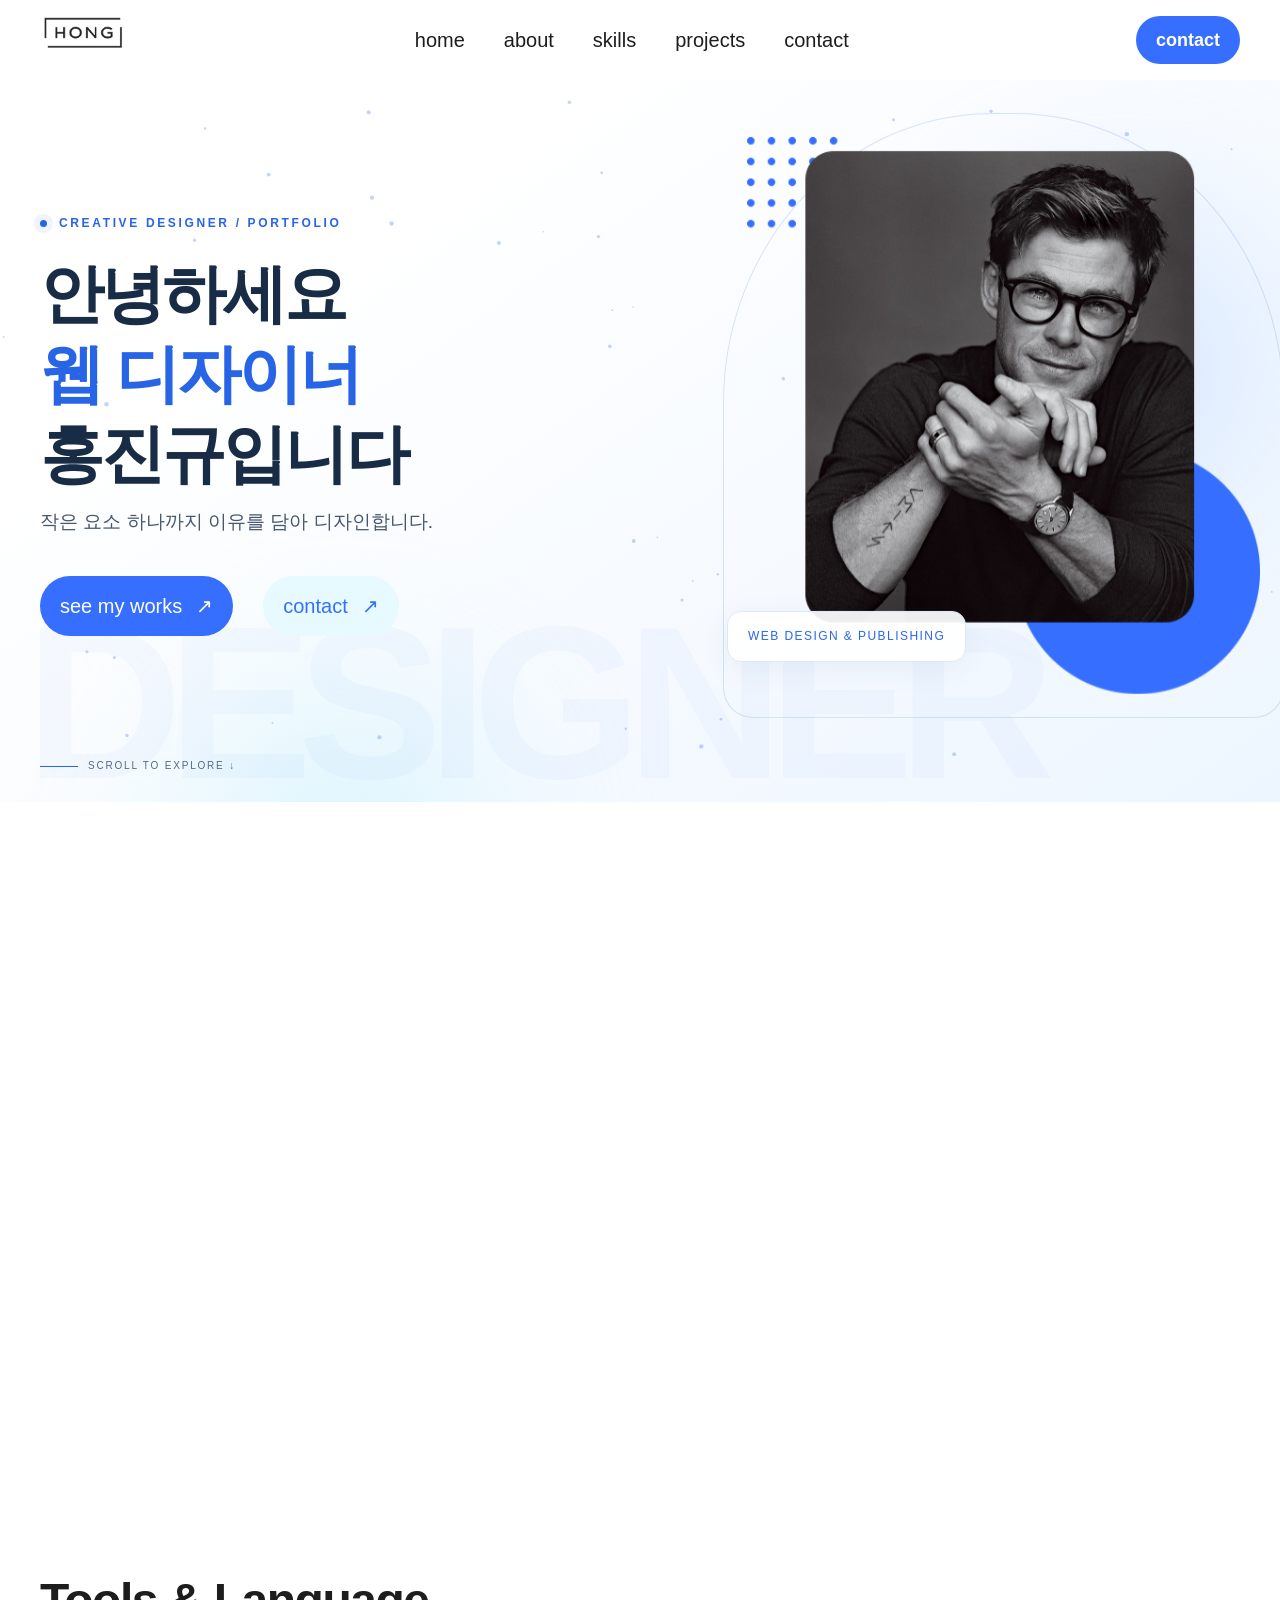
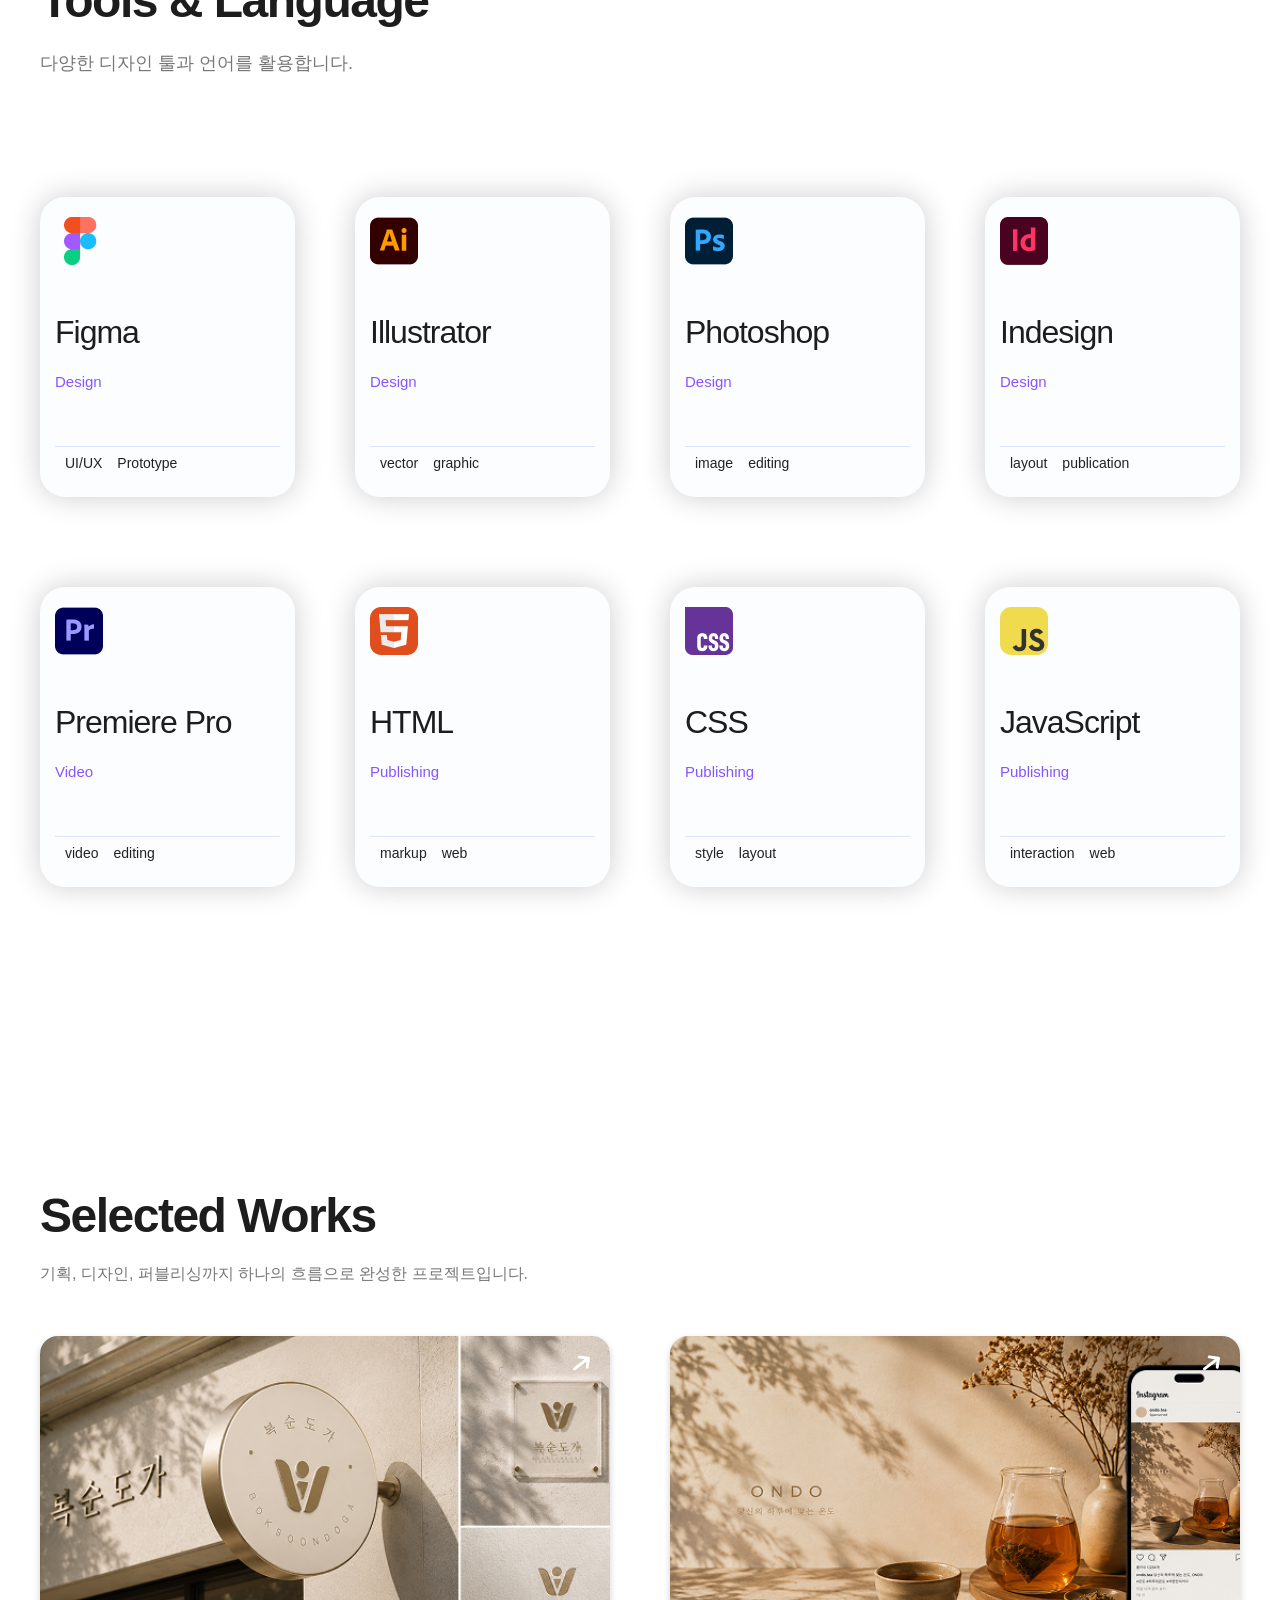
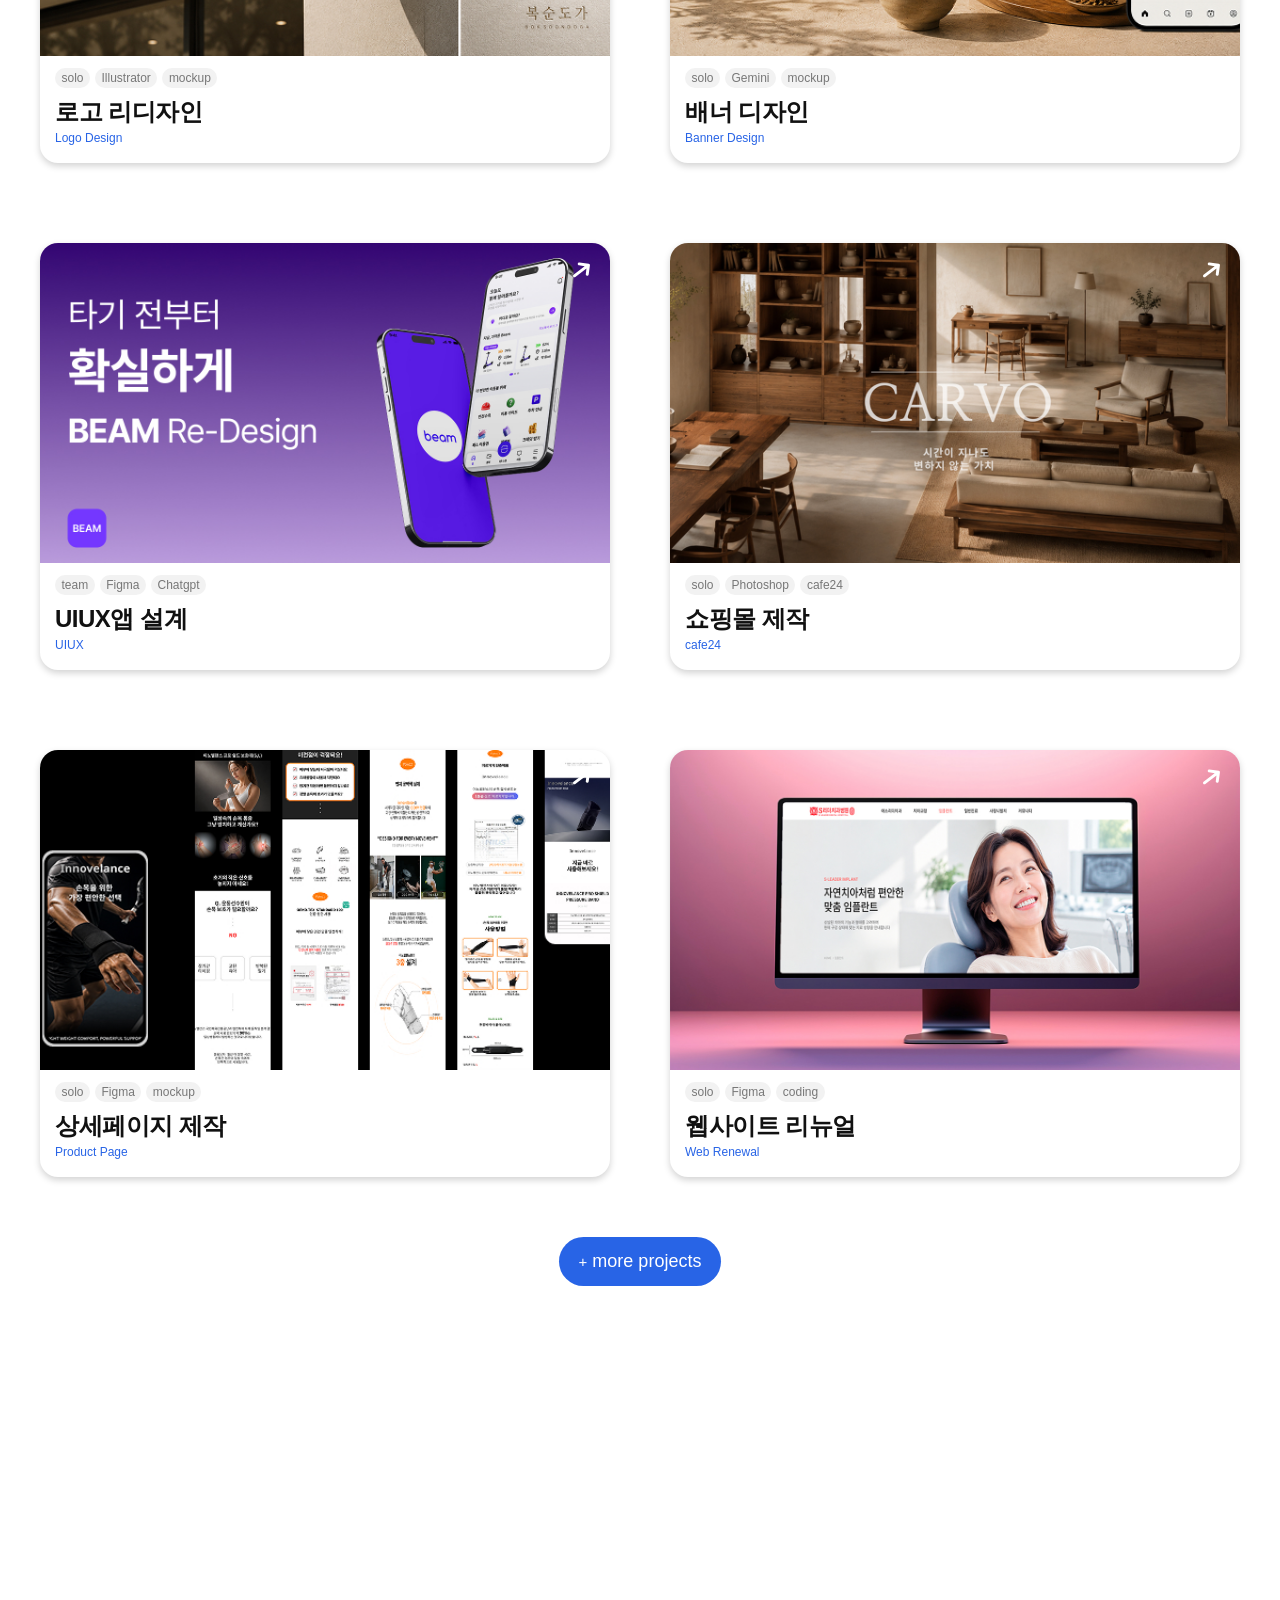
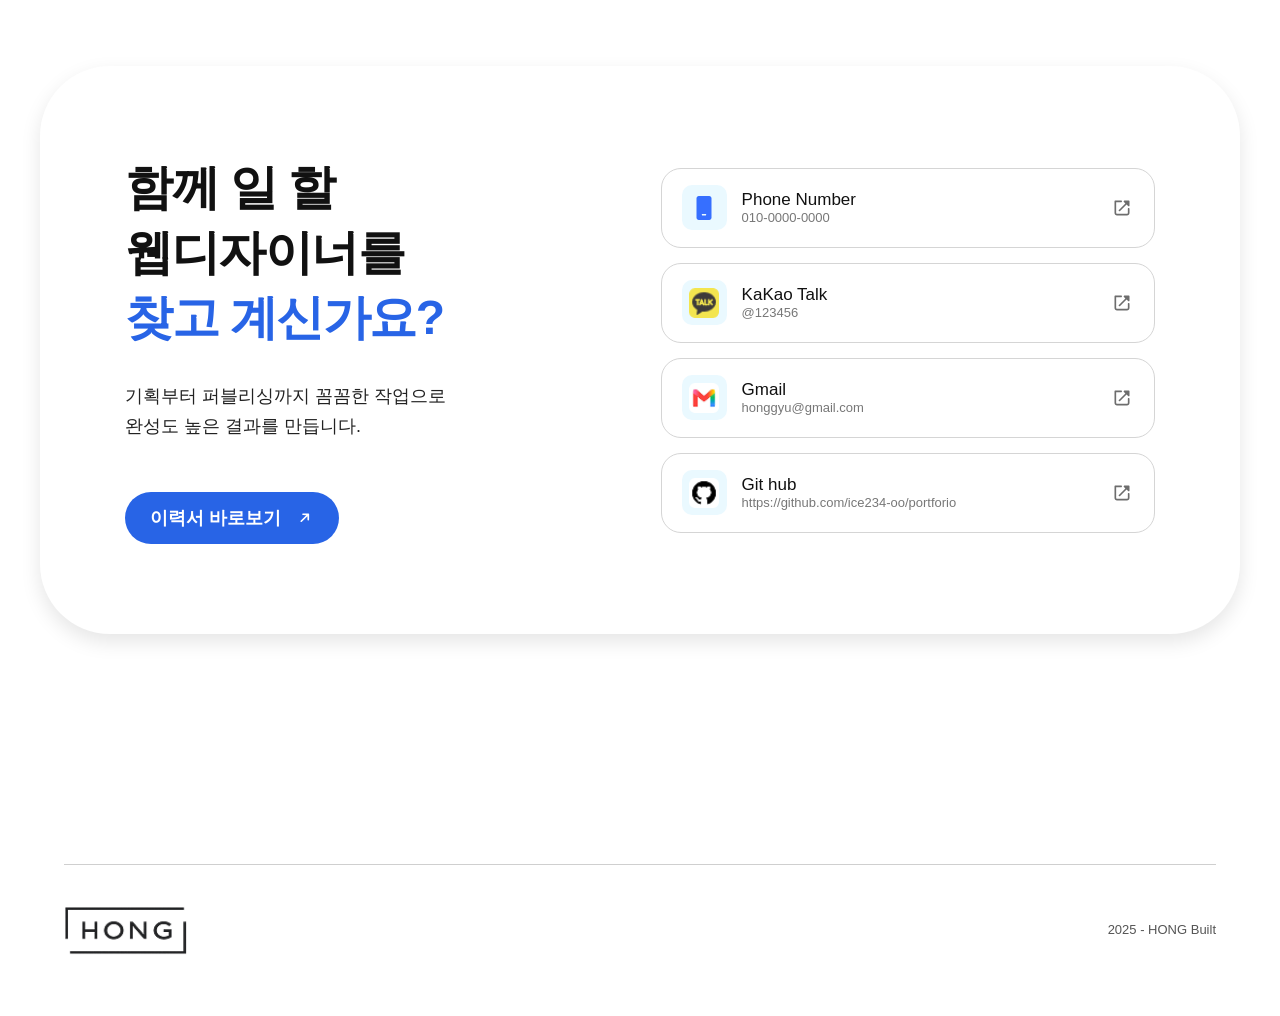
==== commit 147918ac: "10.14" ====
--- a/index.html
+++ b/index.html
@@ -2196,8 +2196,7 @@
         margin-bottom: 4.5rem;
     }
 
-    .last .container .head-wrap .contact {
-    }
+    
 
     .last .container .head-wrap .contact p {
         font-size: 1.7rem;
@@ -2687,16 +2686,33 @@
     display: none;
 
     width: fit-content;
-
     margin: 0 auto 20px;
+    padding: 13px 24px;
 
     color: #fff;
+    background: #2864e6;
+    border: 1px solid rgba(255, 255, 255, 0.28);
+    border-radius: 999px;
+    box-shadow: 0 4px 16px rgba(0, 0, 0, 0.28);
 
     font-size: 18px;
-    font-weight: 500;
-
-    text-decoration: underline;
+    font-weight: 700;
+    line-height: 1.4;
+    text-decoration: none;
     text-underline-offset: 5px;
+    text-align: center;
+
+    transition: background-color 0.2s ease, transform 0.2s ease, box-shadow 0.2s ease;
+}
+
+.project-modal-link:hover,
+.project-modal-link:focus-visible {
+    color: #fff;
+    background: #1046ce;
+    box-shadow: 0 6px 20px rgba(0, 0, 0, 0.38);
+    transform: translateY(-2px);
+    outline: 2px solid #fff;
+    outline-offset: 3px;
 }
 
 
@@ -2766,6 +2782,7 @@
     }
 
     .project-modal-link {
+        padding: 11px 20px;
         font-size: 16px;
         margin-bottom: 15px;
     }
@@ -2865,6 +2882,11 @@
 }
 
 </style>
+<style id="section-progress-style">
+/* Section progress: navigation only; original design and Hero untouched. */
+header .gnb ul li a.section-progress-link{position:relative}
+header .gnb ul li a.section-progress-link::after{content:"";position:absolute;left:1.2rem;right:1.2rem;bottom:.35rem;height:3px;border-radius:2px;background:var(--color-blue,#2864e6);transform:scaleX(var(--section-progress,0));transform-origin:left;pointer-events:none}
+</style>
 </head>
 <body>
      <header>
@@ -3452,24 +3474,24 @@
 
 
             <!-- PROJECT 09 -->
-            <a href="#" class="project-card more-card">
+            <a href="#" class="project-card more-card" data-modal="./img/project9.jpg">
 
                 <div class="card-img">
-                    <img src="./img/commingsoon.jpg" alt="프로젝트 9">
+                    <img src="./img/pro9.jpg" alt="프로젝트 9">
                     <img src="./img/direct.svg" alt="" class="direct">
                 </div>
 
                 <div class="card-text">
 
-                     <!-- <div class="tag">
+                     <div class="tag">
                         <span>solo</span>
-                        <span>Photoshop</span>
+                        <span>Figma</span>
                         <span>mockup</span>
-                    </div>  -->
+                    </div> 
 
                     <div class="text-area">
-                        <h2>프로젝트 9</h2>
-                        <!-- <p>Graphic Design</p> -->
+                        <h2>의류 행사 배너</h2>
+                        <p>Graphic Design</p>
                     </div>
 
                 </div>
@@ -4063,5 +4085,39 @@
             AOS.init();
     </script>
 
+<script id="section-progress-script">
+(()=>{
+ 'use strict';
+ const links=Array.from(document.querySelectorAll('header .gnb a'));
+ const targets=links.map(a=>{const hash=a.getAttribute('href');if(hash==='#')return document.querySelector('.hero');if(hash==='#web1')return document.querySelector('.second');return hash&&hash.startsWith('#')?document.getElementById(hash.slice(1)):null;});
+ links.forEach(a=>a.classList.add('section-progress-link'));
+ let ticking=false;
+ function paint(){
+  ticking=false;
+  const y=window.scrollY,head=document.querySelector('header'),offset=head?head.getBoundingClientRect().height:0;
+  const positions=targets.map(t=>t?t.getBoundingClientRect().top+y:null);
+  let active=-1;
+  positions.forEach((p,i)=>{if(p!==null&&y+offset+1>=p)active=i;});
+  const bottom=Math.max(0,document.documentElement.scrollHeight-window.innerHeight);
+  links.forEach((a,i)=>{
+   let value=0;
+   if(i===active){
+    const start=Math.max(0,positions[i]-offset);
+    let next=null;for(let j=i+1;j<positions.length;j++){if(positions[j]!==null){next=positions[j]-offset;break;}}
+    const end=next===null?bottom:Math.min(bottom,next);
+    value=end>start?Math.min(1,Math.max(0,(y-start)/(end-start))):1;
+    a.setAttribute('aria-current','location');
+   }else a.removeAttribute('aria-current');
+   a.style.setProperty('--section-progress',String(value));
+  });
+ }
+ function queue(){if(!ticking){ticking=true;requestAnimationFrame(paint);}}
+ window.addEventListener('scroll',queue,{passive:true});
+ window.addEventListener('resize',queue,{passive:true});
+ window.addEventListener('load',queue,{once:true});
+ if('ResizeObserver' in window)new ResizeObserver(queue).observe(document.body);
+ paint();
+})();
+</script>
 </body>
 </html>
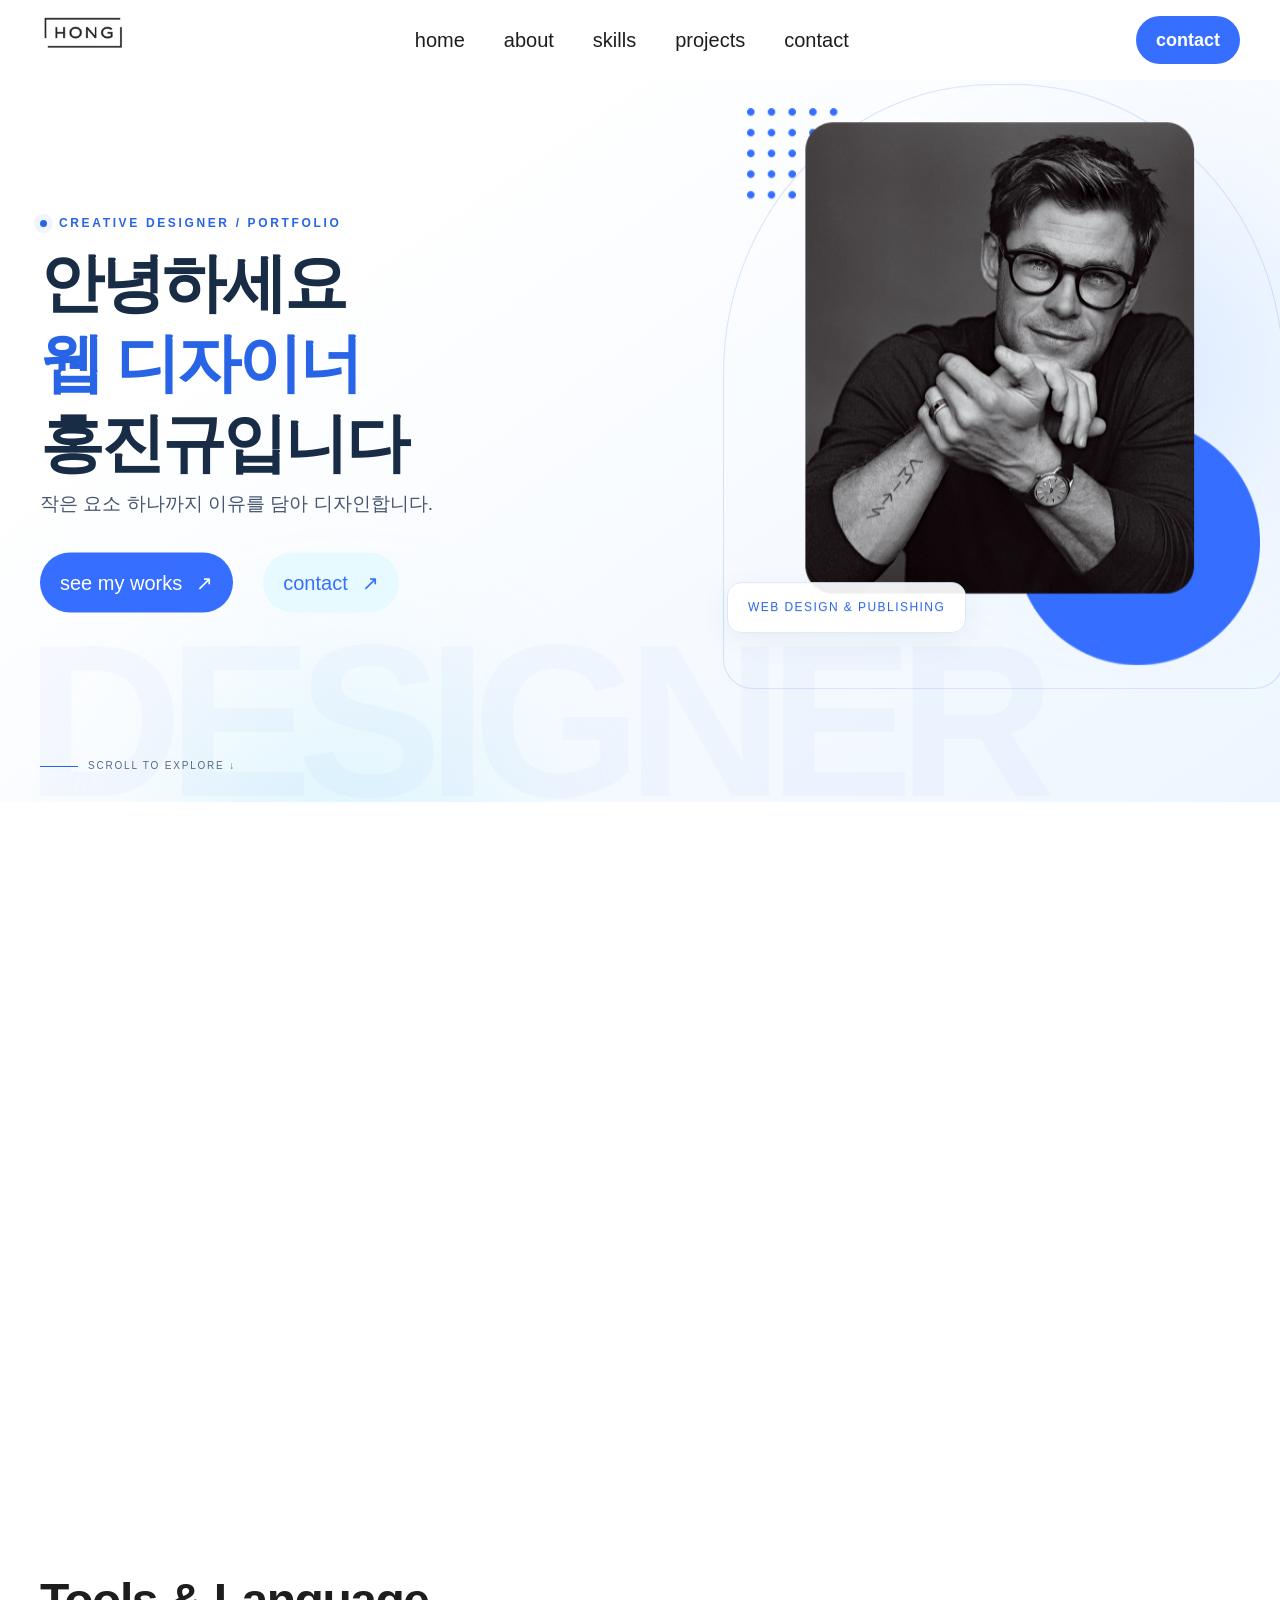
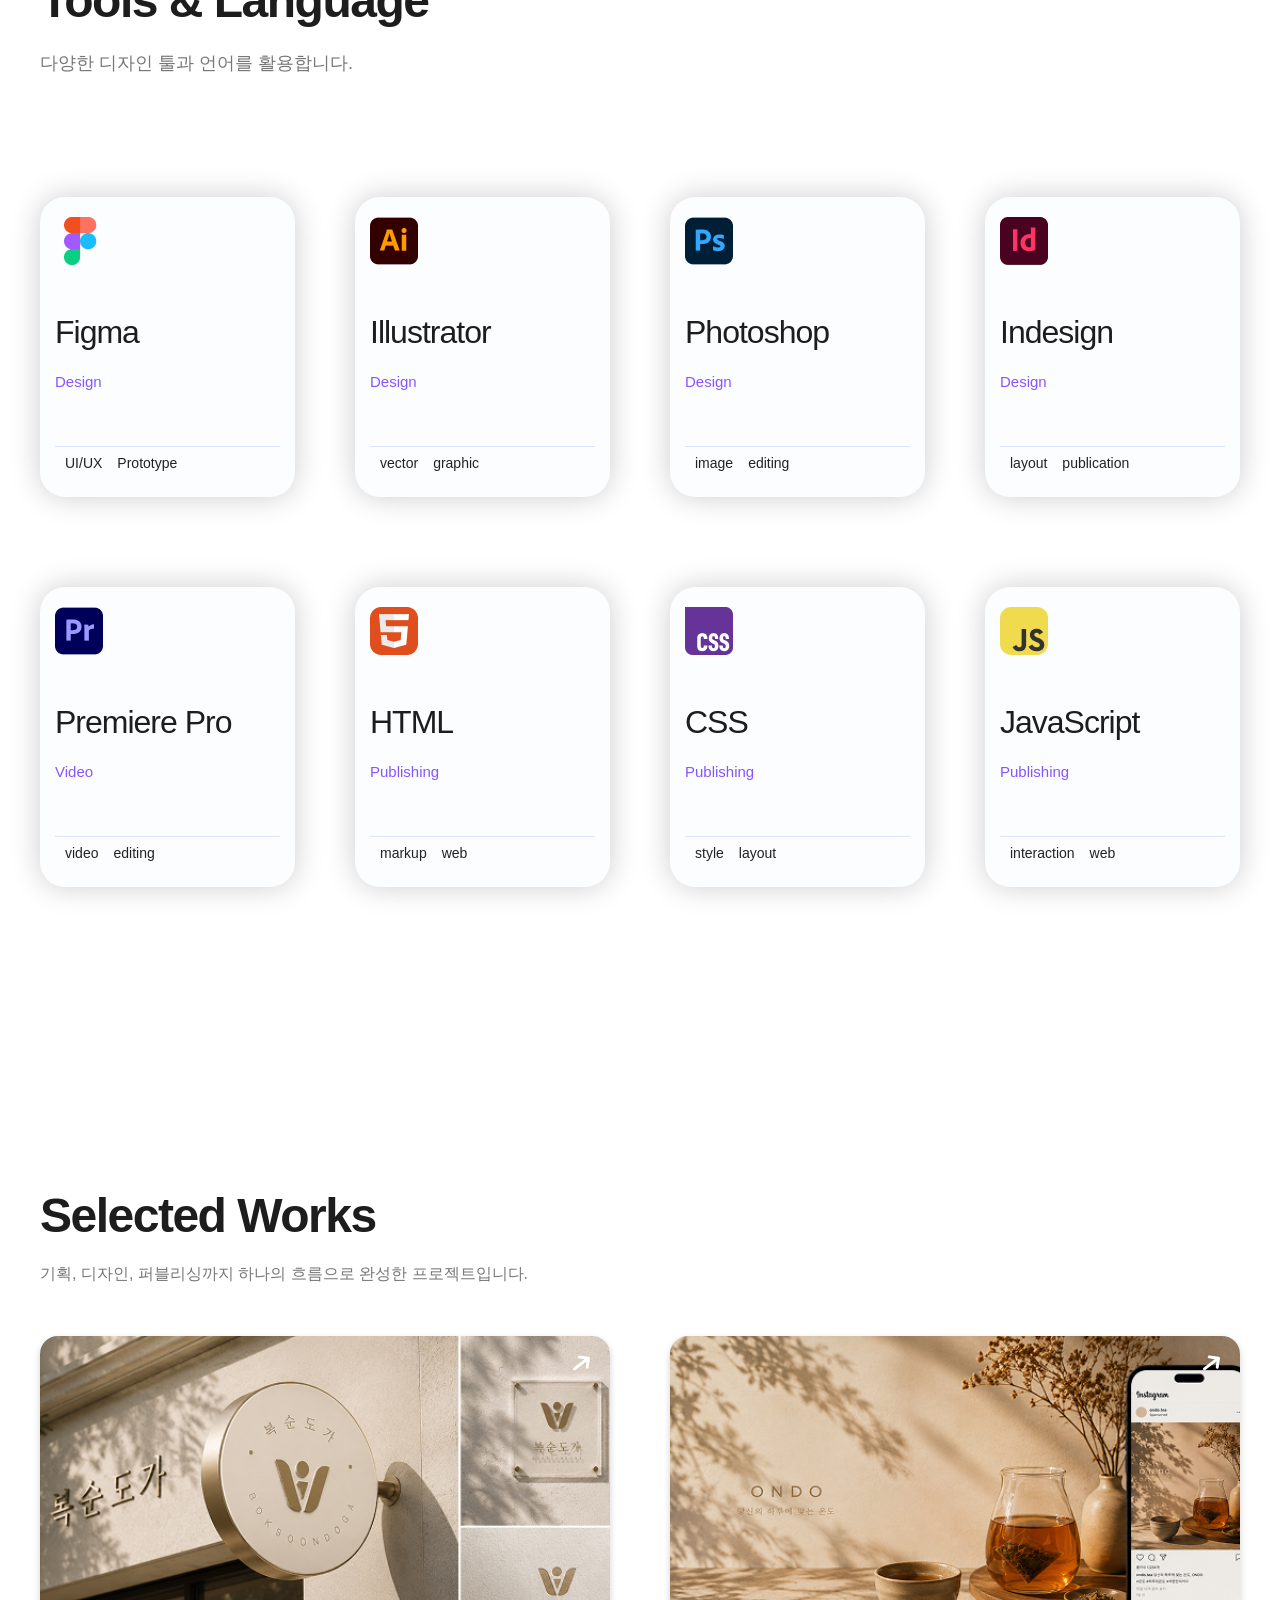
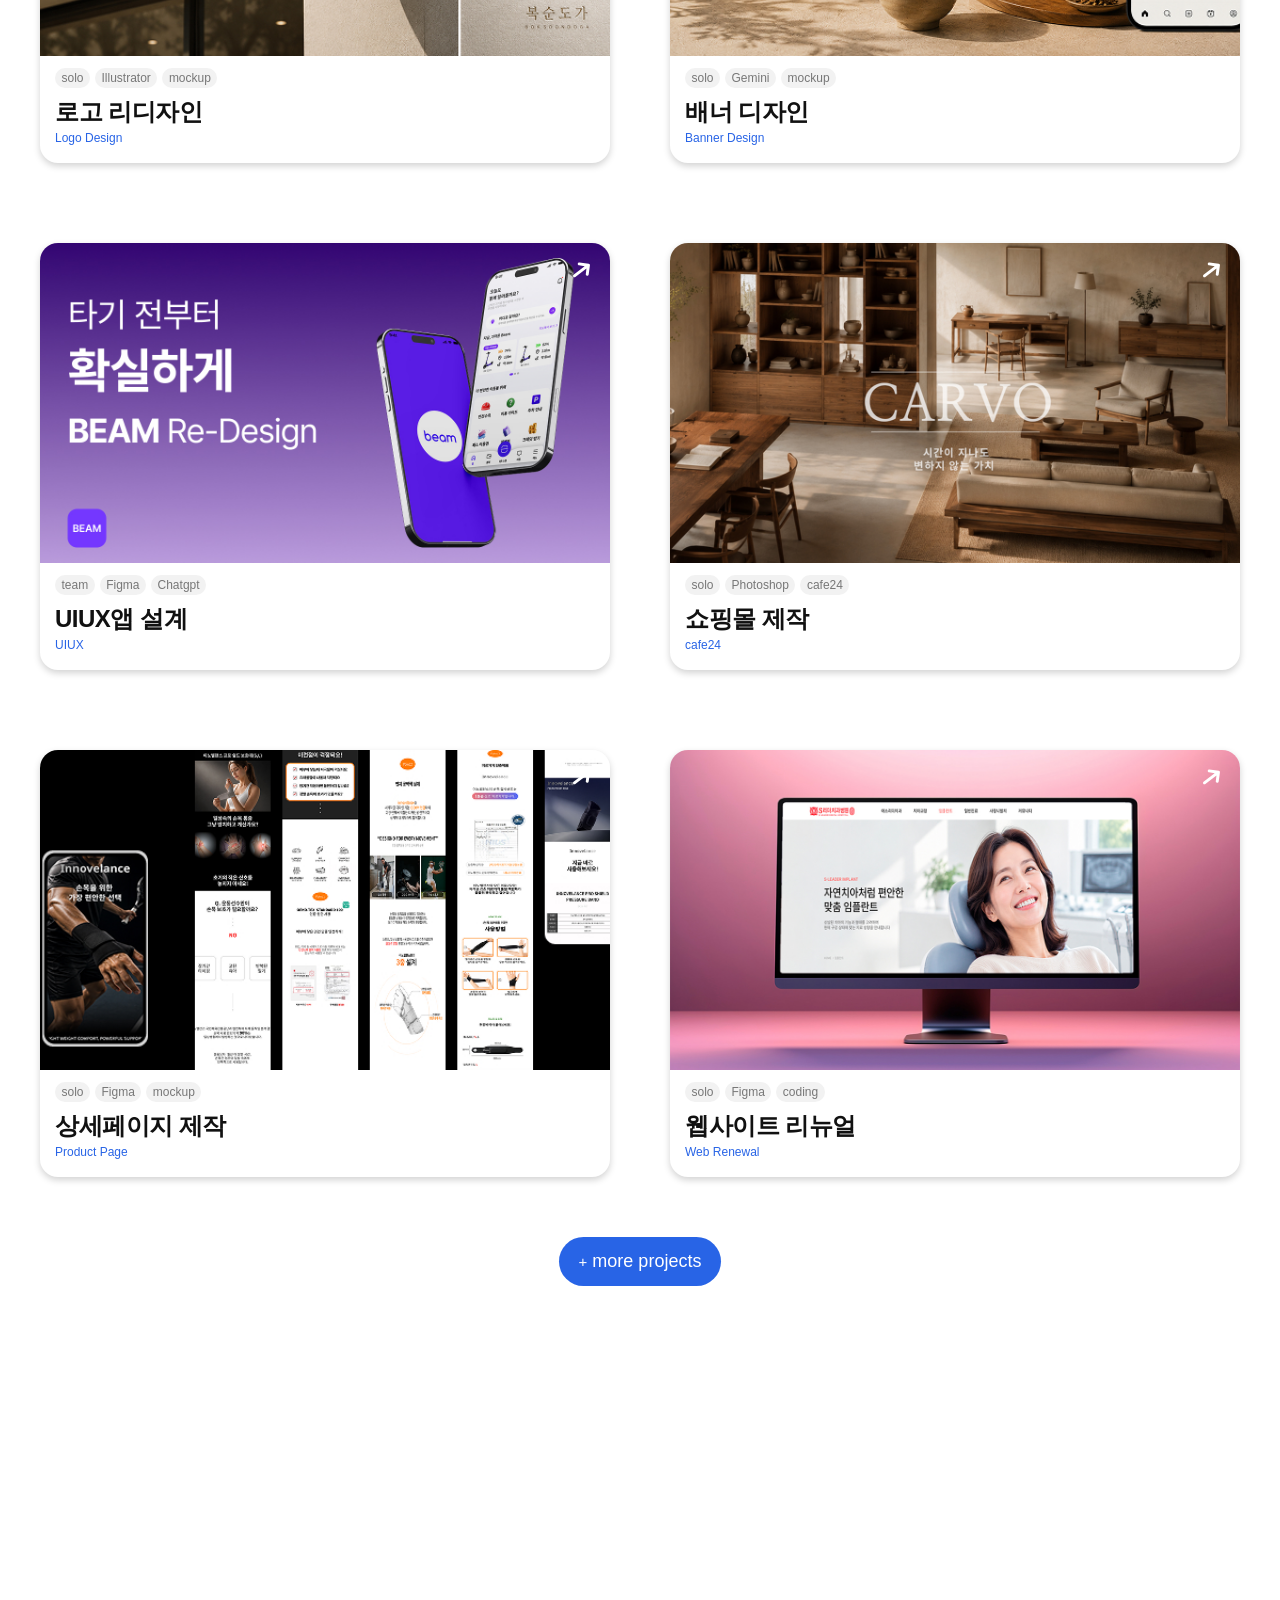
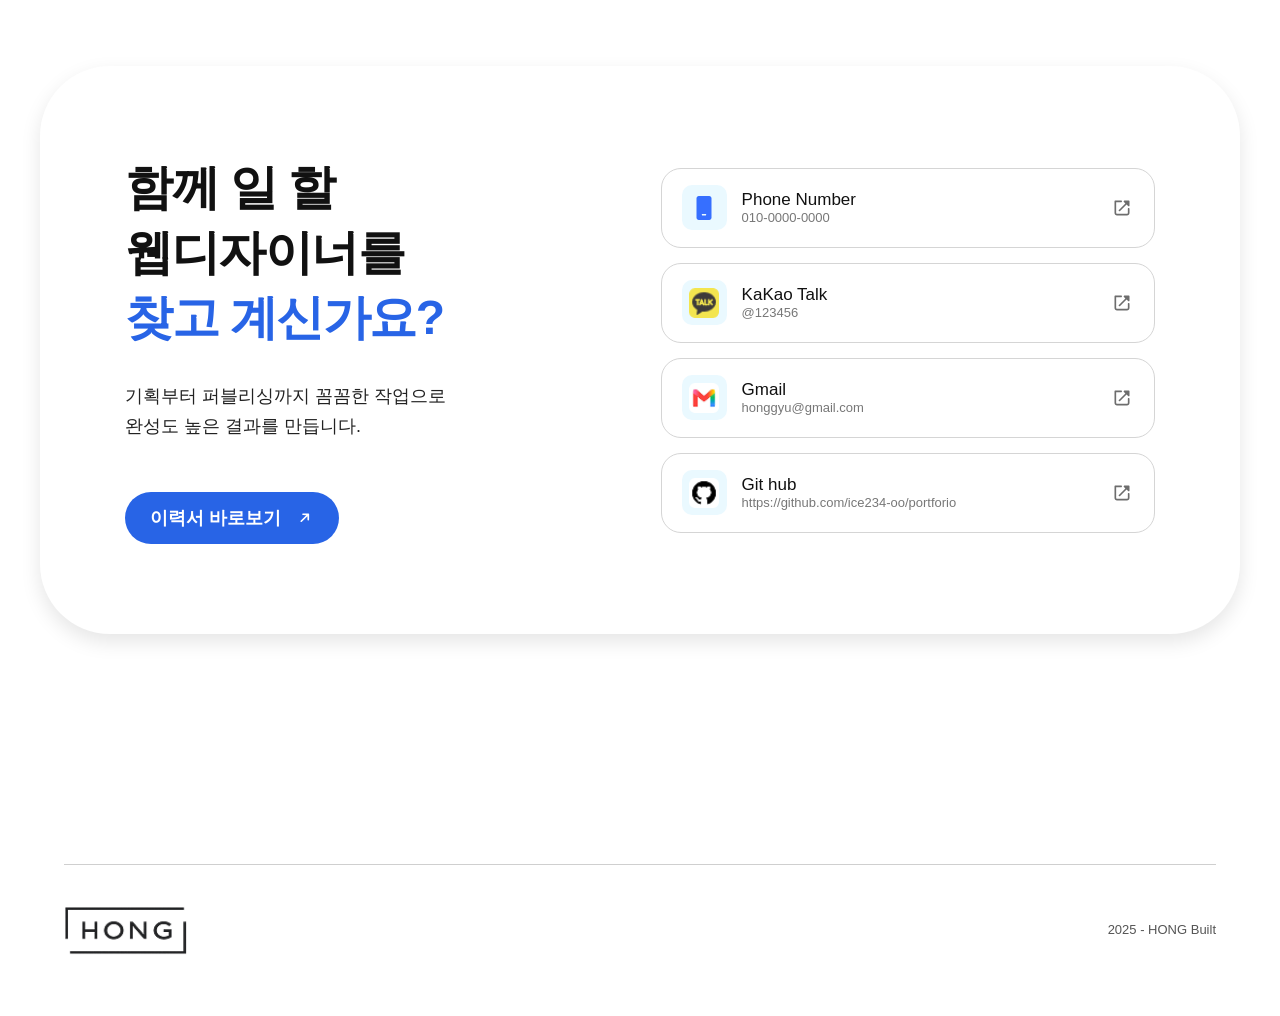
==== commit 3b558bc0: "10.16" ====
--- a/index.html
+++ b/index.html
@@ -3390,7 +3390,7 @@
 
 
             <!-- PROJECT 06 -->
-            <a href="#" class="project-card" data-modal="./img/project6.jpg">
+            <a href="#" class="project-card" data-modal="./img/project6.jpg" data-link="https://honghong77.dothome.co.kr/">
 
                 <div class="card-img">
                     <img src="./img/pro6.jpg" alt="웹사이트 리뉴얼">
@@ -3448,7 +3448,7 @@
 
 
             <!-- PROJECT 08 -->
-            <a href="#" class="project-card more-card" data-modal="./img/project8.jpg">
+            <a href="#" class="project-card more-card" data-modal="./img/project8.jpg" data-link="https://honghong78.dothome.co.kr/">
 
                 <div class="card-img">
                     <img src="./img/pro8.jpg" alt="프로젝트 8">
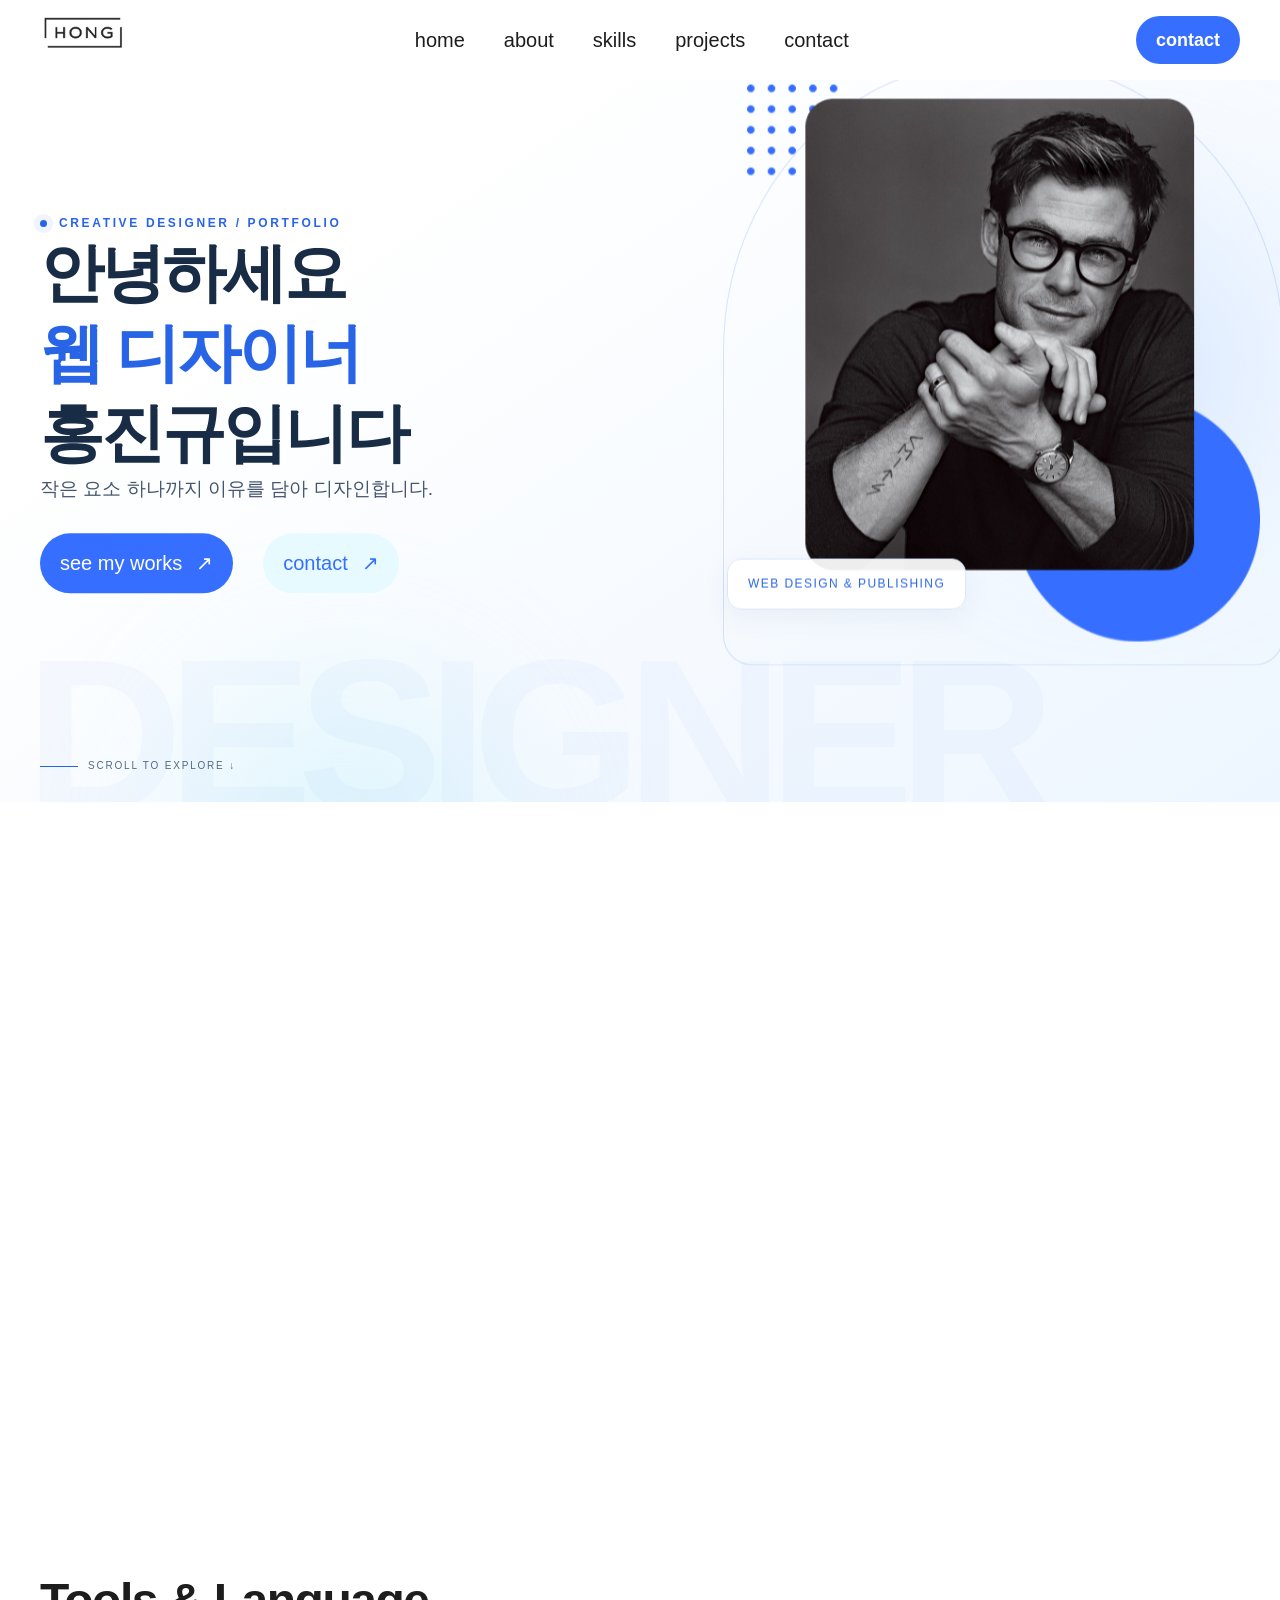
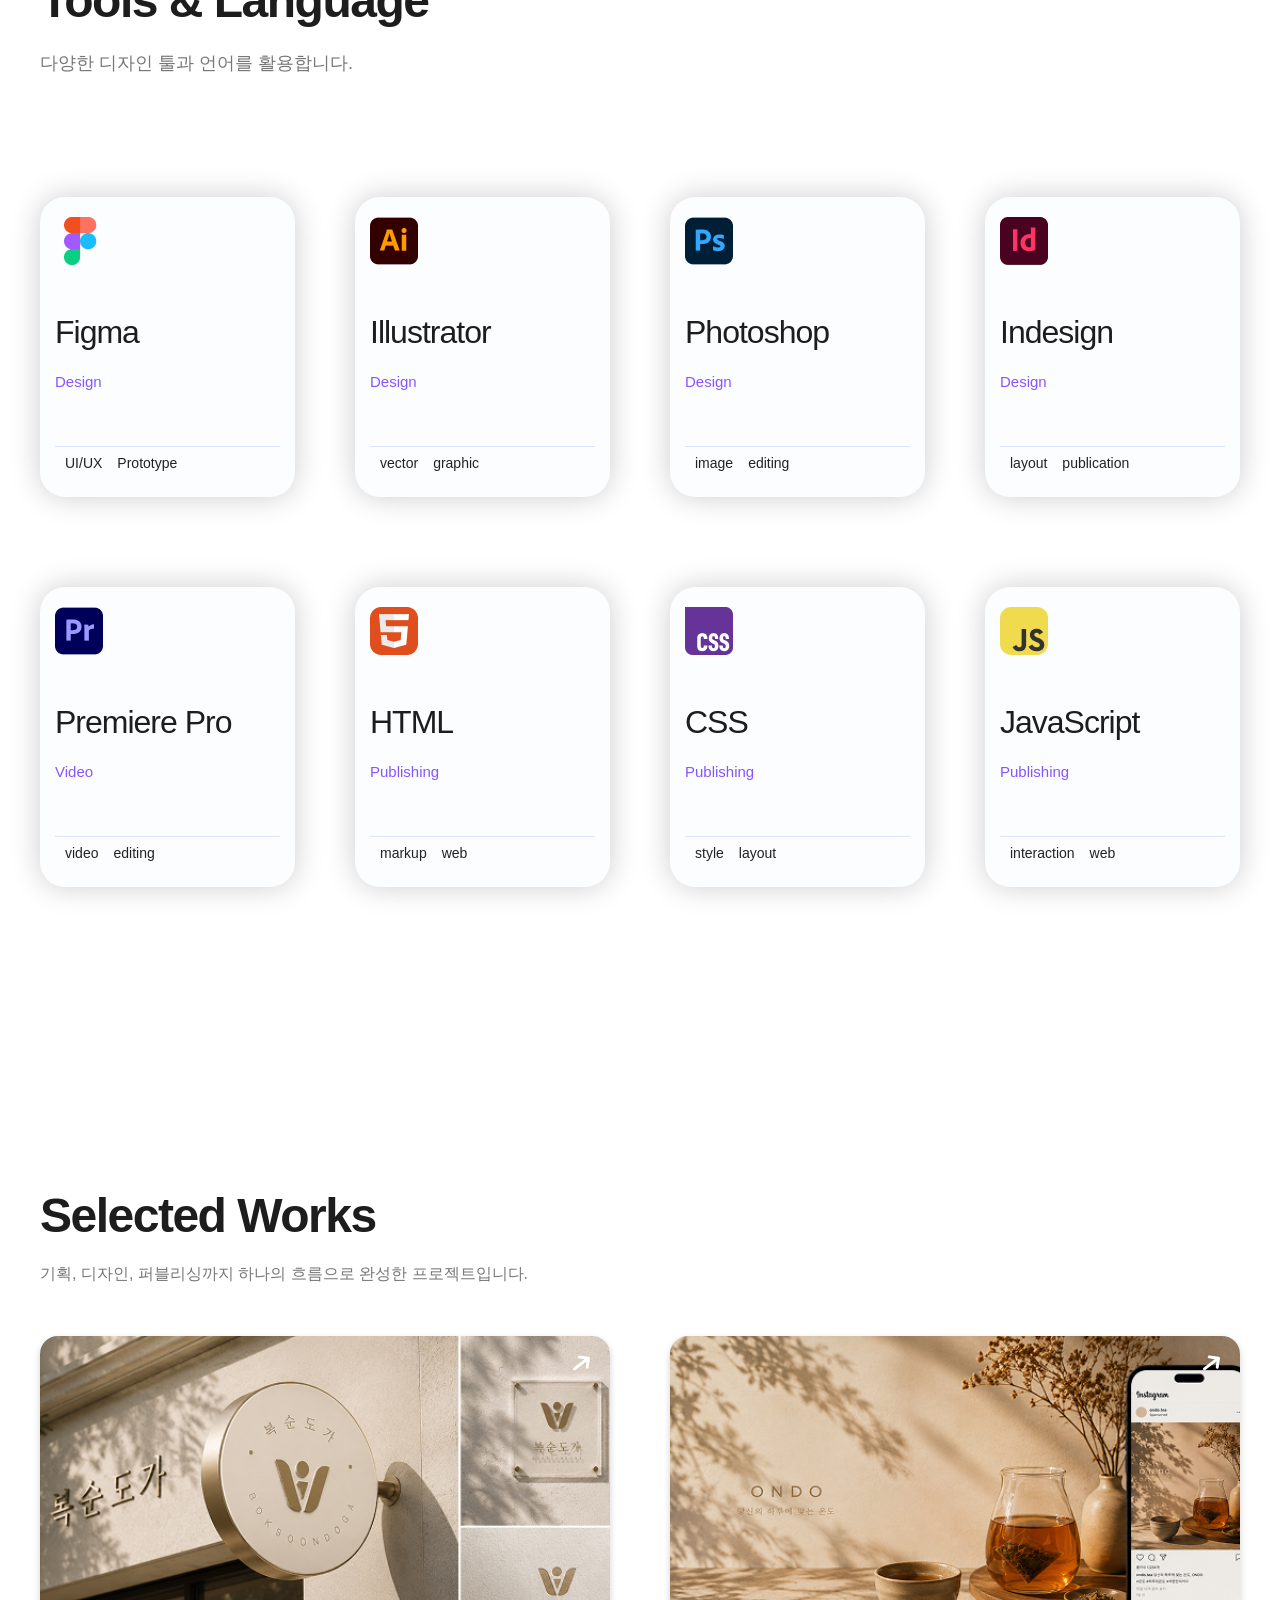
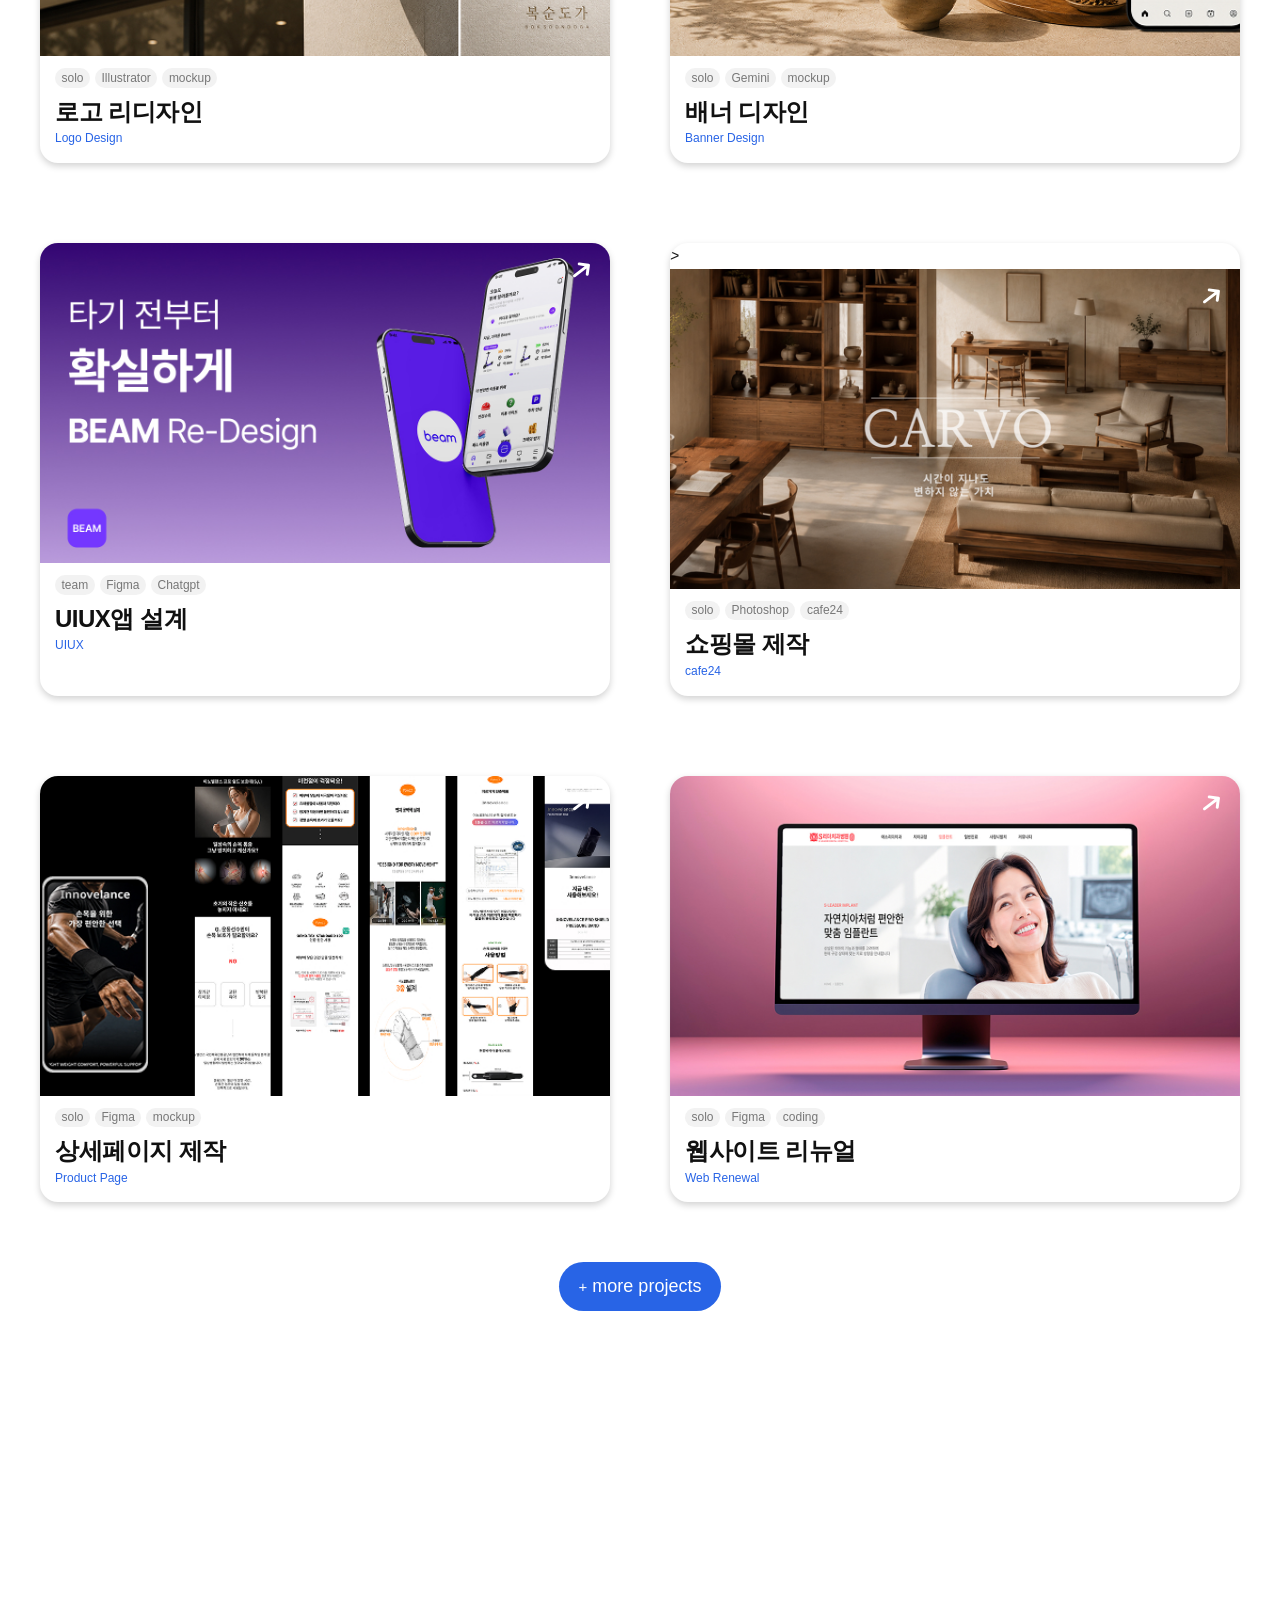
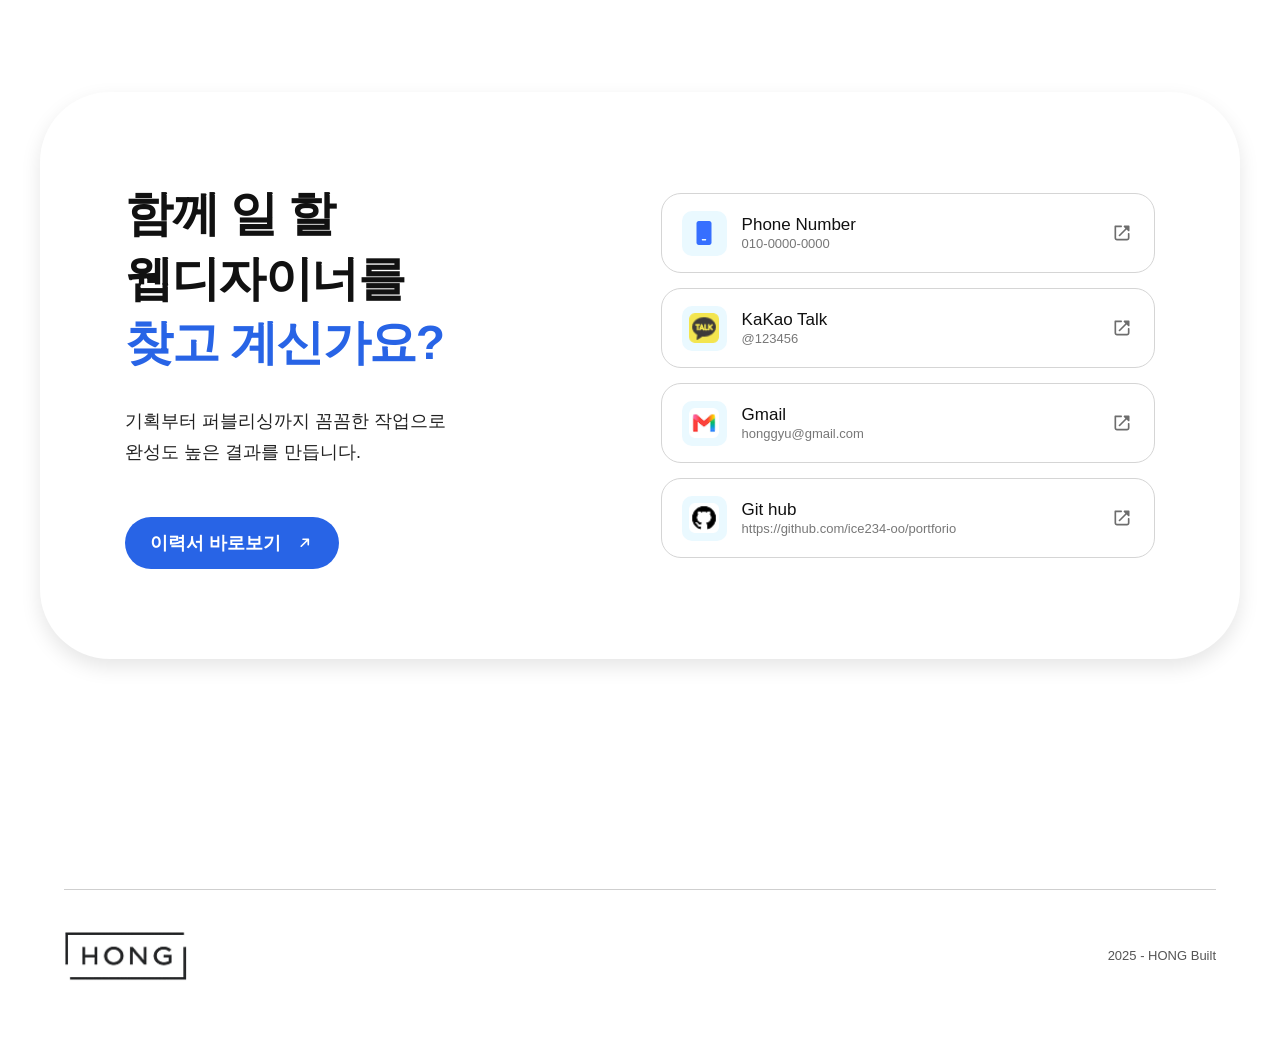
==== commit 854cdcb9: "10.19" ====
--- a/index.html
+++ b/index.html
@@ -3338,7 +3338,14 @@
 
             <!-- PROJECT 04 -->
             
-            <a href="#" class="project-card" data-modal="./img/project4.jpg" data-link="https://hjk1105.cafe24.com/skin-skin1">
+            <a
+    href="https://carvo.dothome.co.kr"
+   target="_blank"
+   rel="noopener noreferrer"
+   class="project-card project-link">
+
+    <!-- 기존 카드 내부의 이미지와 텍스트는 그대로 유지 -->
+>
 
                 <div class="card-img">
                     <img src="./img/pro4.jpg" alt="쇼핑몰 제작">
@@ -3930,6 +3937,10 @@
     projectCards.forEach(function (card) {
 
         card.addEventListener('click', function (e) {
+
+            if (card.classList.contains('project-link')) {
+            return;
+        }
 
             e.preventDefault();
 
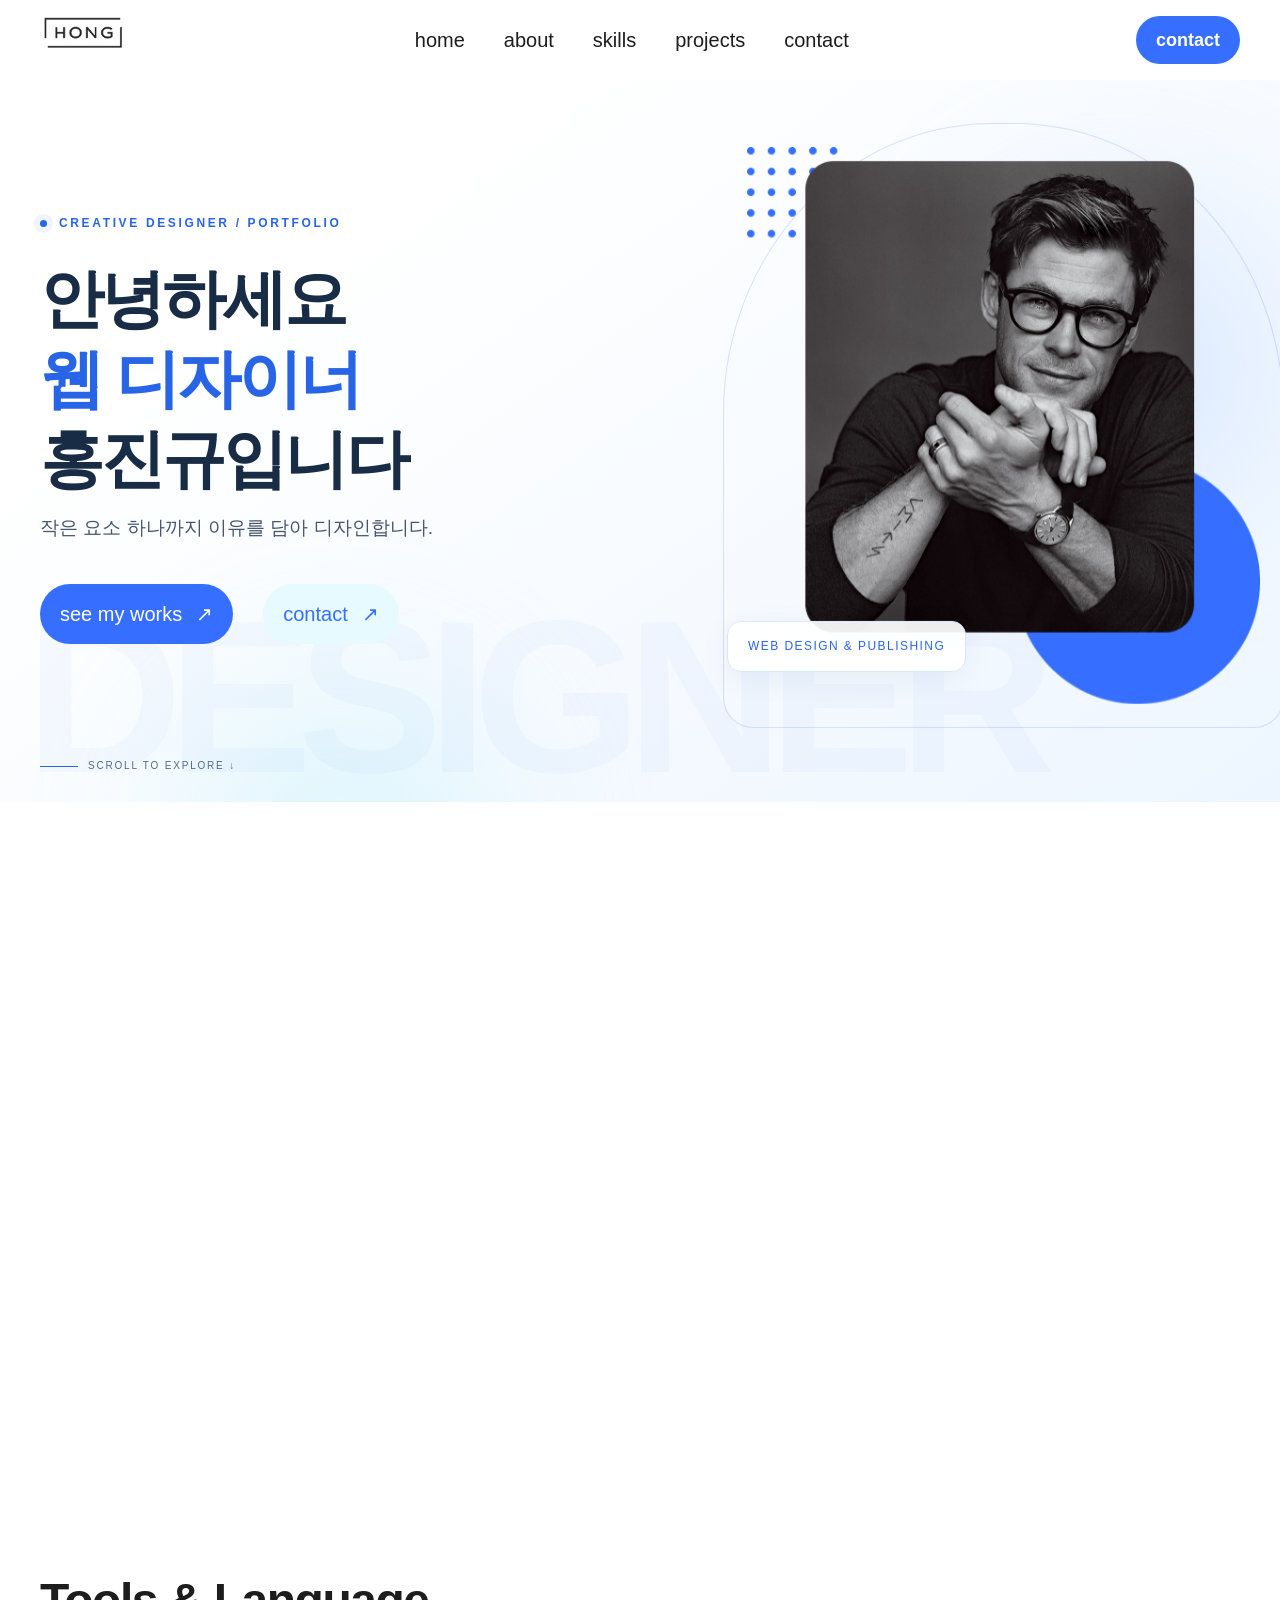
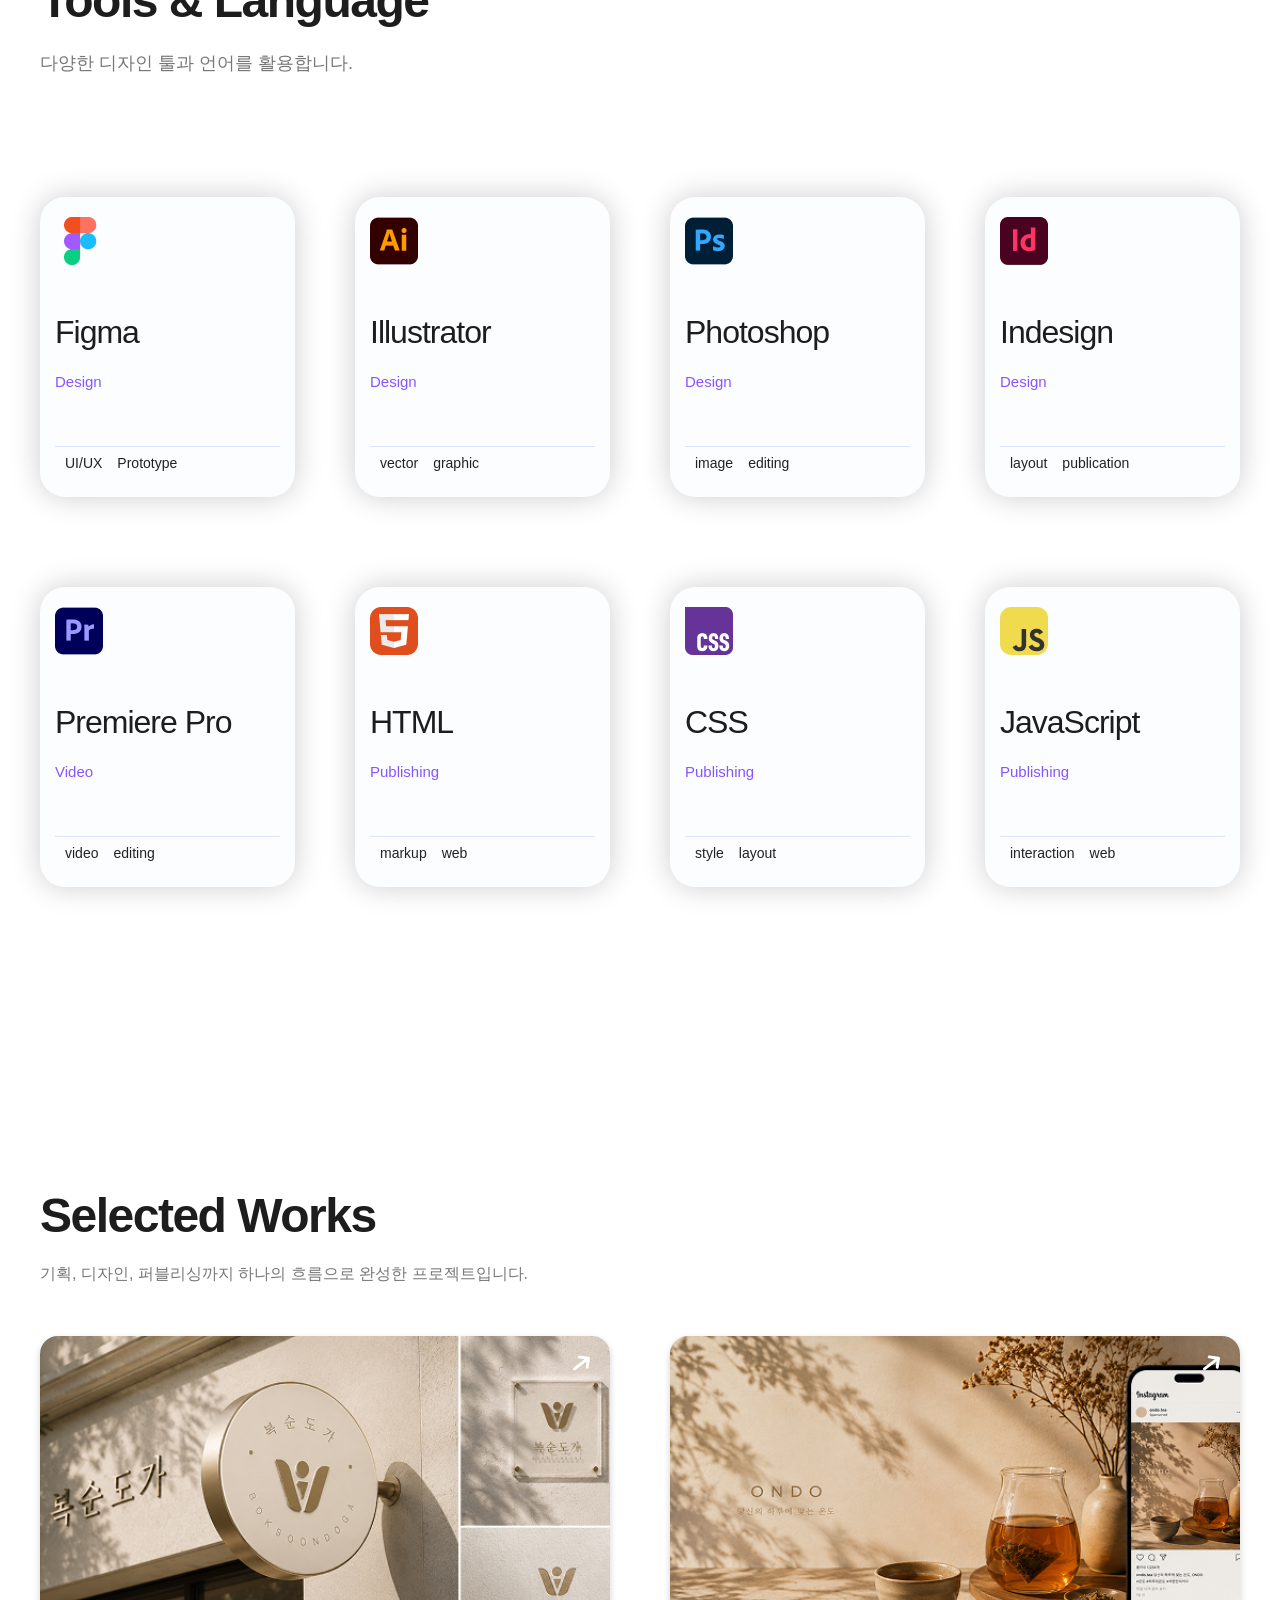
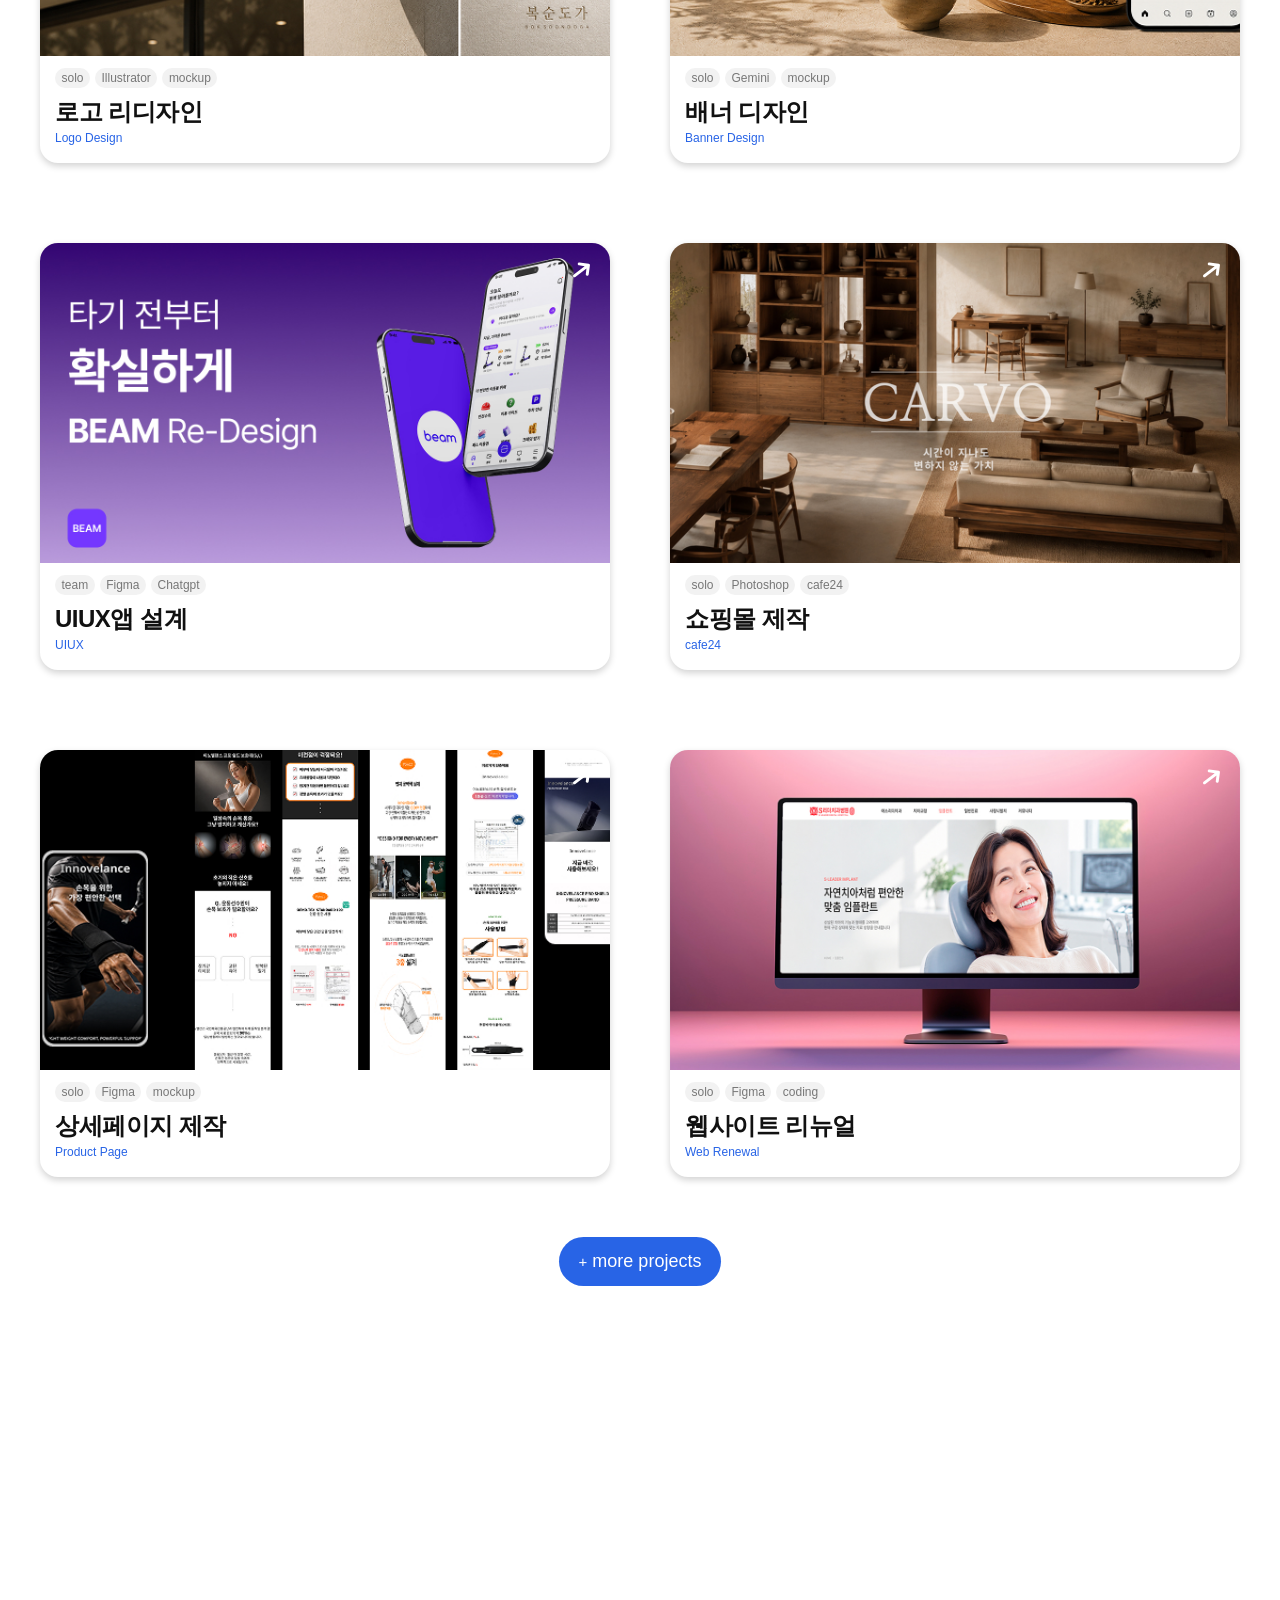
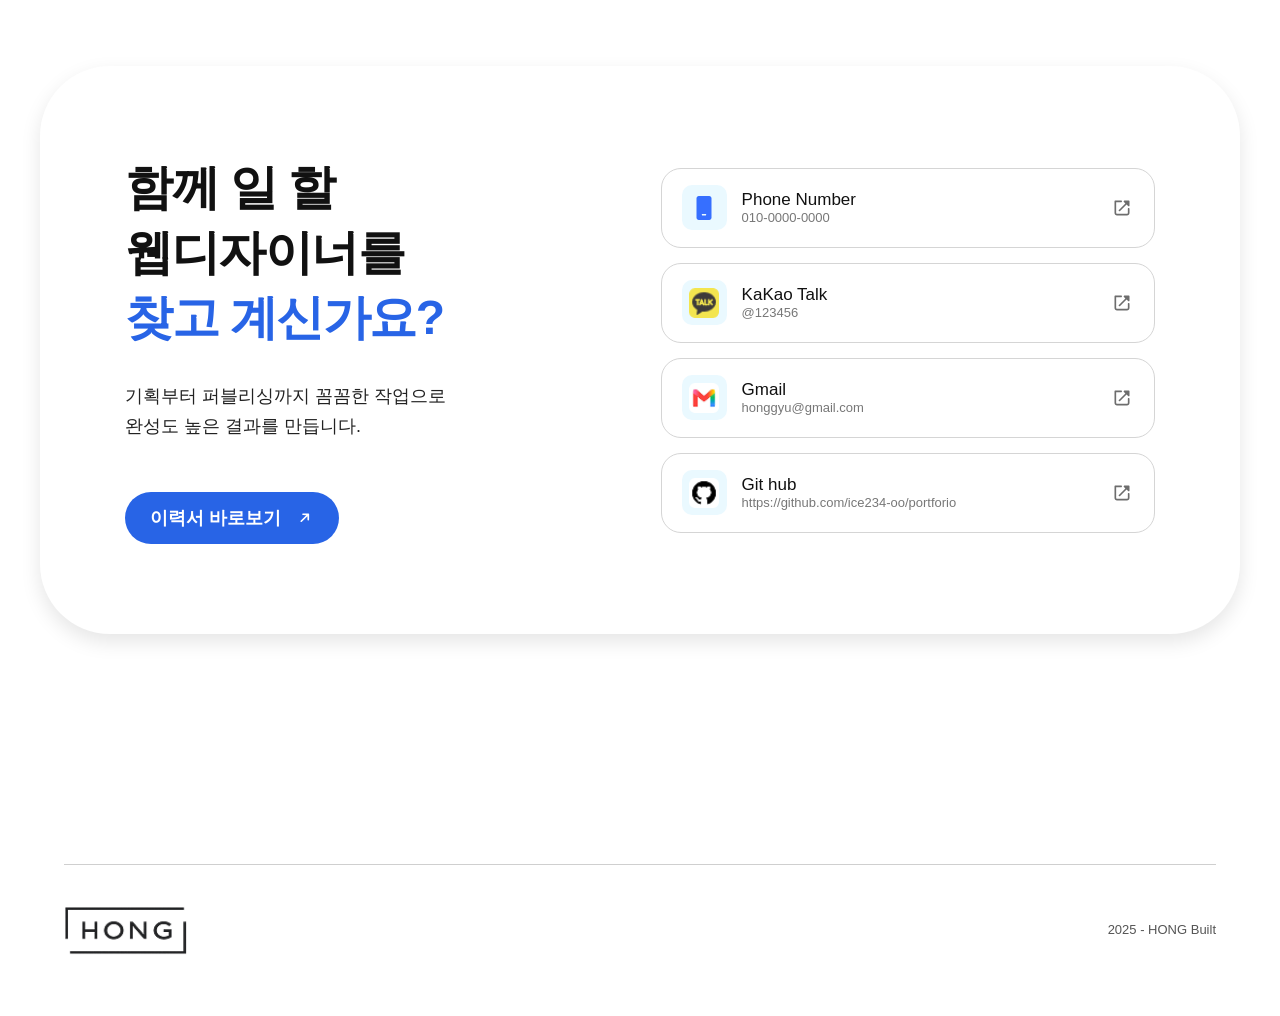
==== commit d26ac5e9: "10.20" ====
--- a/index.html
+++ b/index.html
@@ -2736,6 +2736,12 @@
     margin: 0;
 
     border-radius: 0;
+}
+
+/* Project 5만 원본 너비 860px로 표시 */
+.project-modal-img.project5-modal-img {
+    width: 860px;
+    margin: 0 auto;
 }
 
 
@@ -3345,7 +3351,6 @@
    class="project-card project-link">
 
     <!-- 기존 카드 내부의 이미지와 텍스트는 그대로 유지 -->
->
 
                 <div class="card-img">
                     <img src="./img/pro4.jpg" alt="쇼핑몰 제작">
@@ -3507,24 +3512,24 @@
 
 
             <!-- PROJECT 10 -->
-            <a href="#" class="project-card more-card">
+            <a href="#" class="project-card more-card" data-modal="./img/project10.jpg">
 
                 <div class="card-img">
-                    <img src="./img/commingsoon.jpg" alt="프로젝트 10">
+                    <img src="./img/pro10.jpg" alt="프로젝트 10">
                     <img src="./img/direct.svg" alt="" class="direct">
                 </div>
 
                 <div class="card-text">
 
-                    <!-- <div class="tag">
+                    <div class="tag">
                         <span>solo</span>
                         <span>Figma</span>
-                        <span>UI/UX</span>
-                    </div> -->
+                        <span>mokup</span>
+                    </div>
 
                     <div class="text-area">
-                        <h2>프로젝트 10</h2>
-                        <!-- <p>UI/UX Design</p> -->
+                        <h2>행사 포스터 제작</h2>
+                        <p>UI Design</p>
                     </div>
 
                 </div>
@@ -3951,7 +3956,8 @@
             const linkUrl = card.getAttribute('data-link');
 
 
-            /* 이미지 변경 */
+            /* 이미지 변경: project5만 원본 표시 너비(860px) 적용 */
+            modalImg.classList.toggle('project5-modal-img', /(?:^|\/)project5\.jpg(?:\?|$)/i.test(imageSrc || ''));
             modalImg.src = imageSrc;
 
 
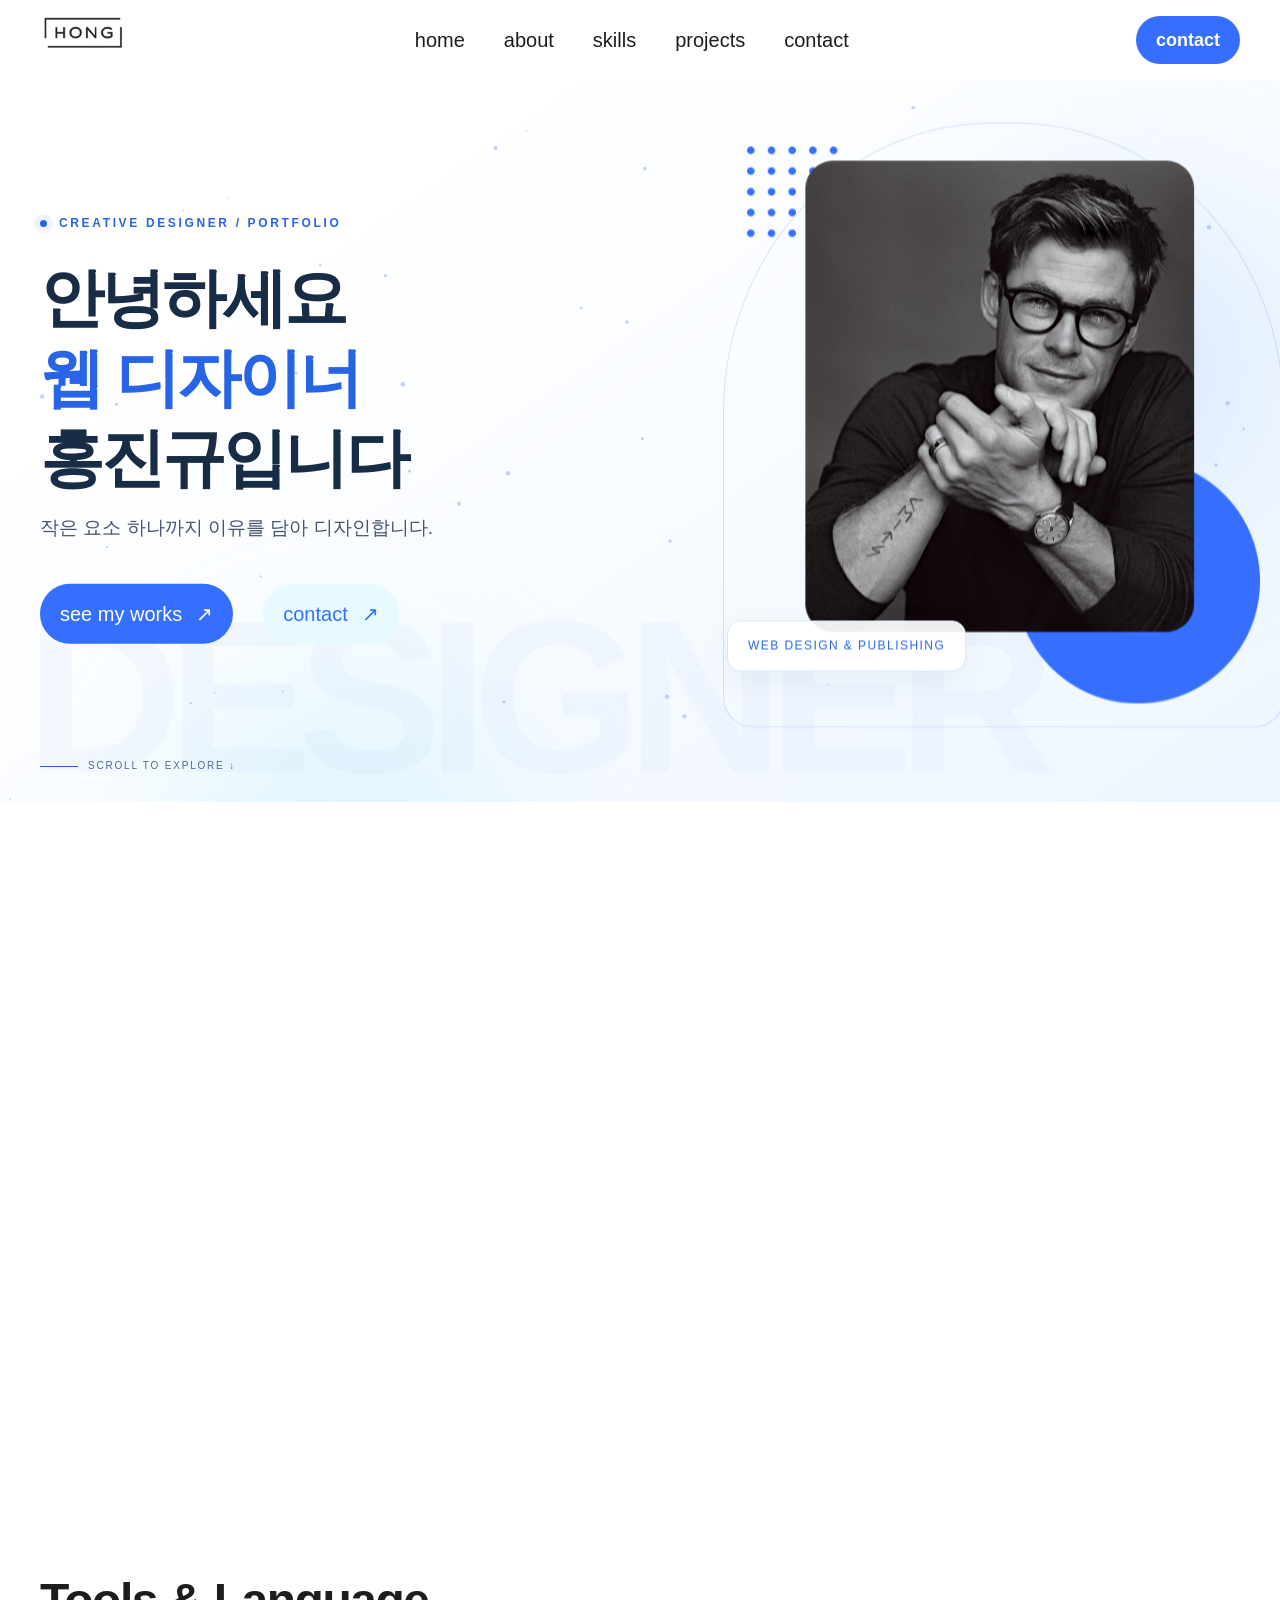
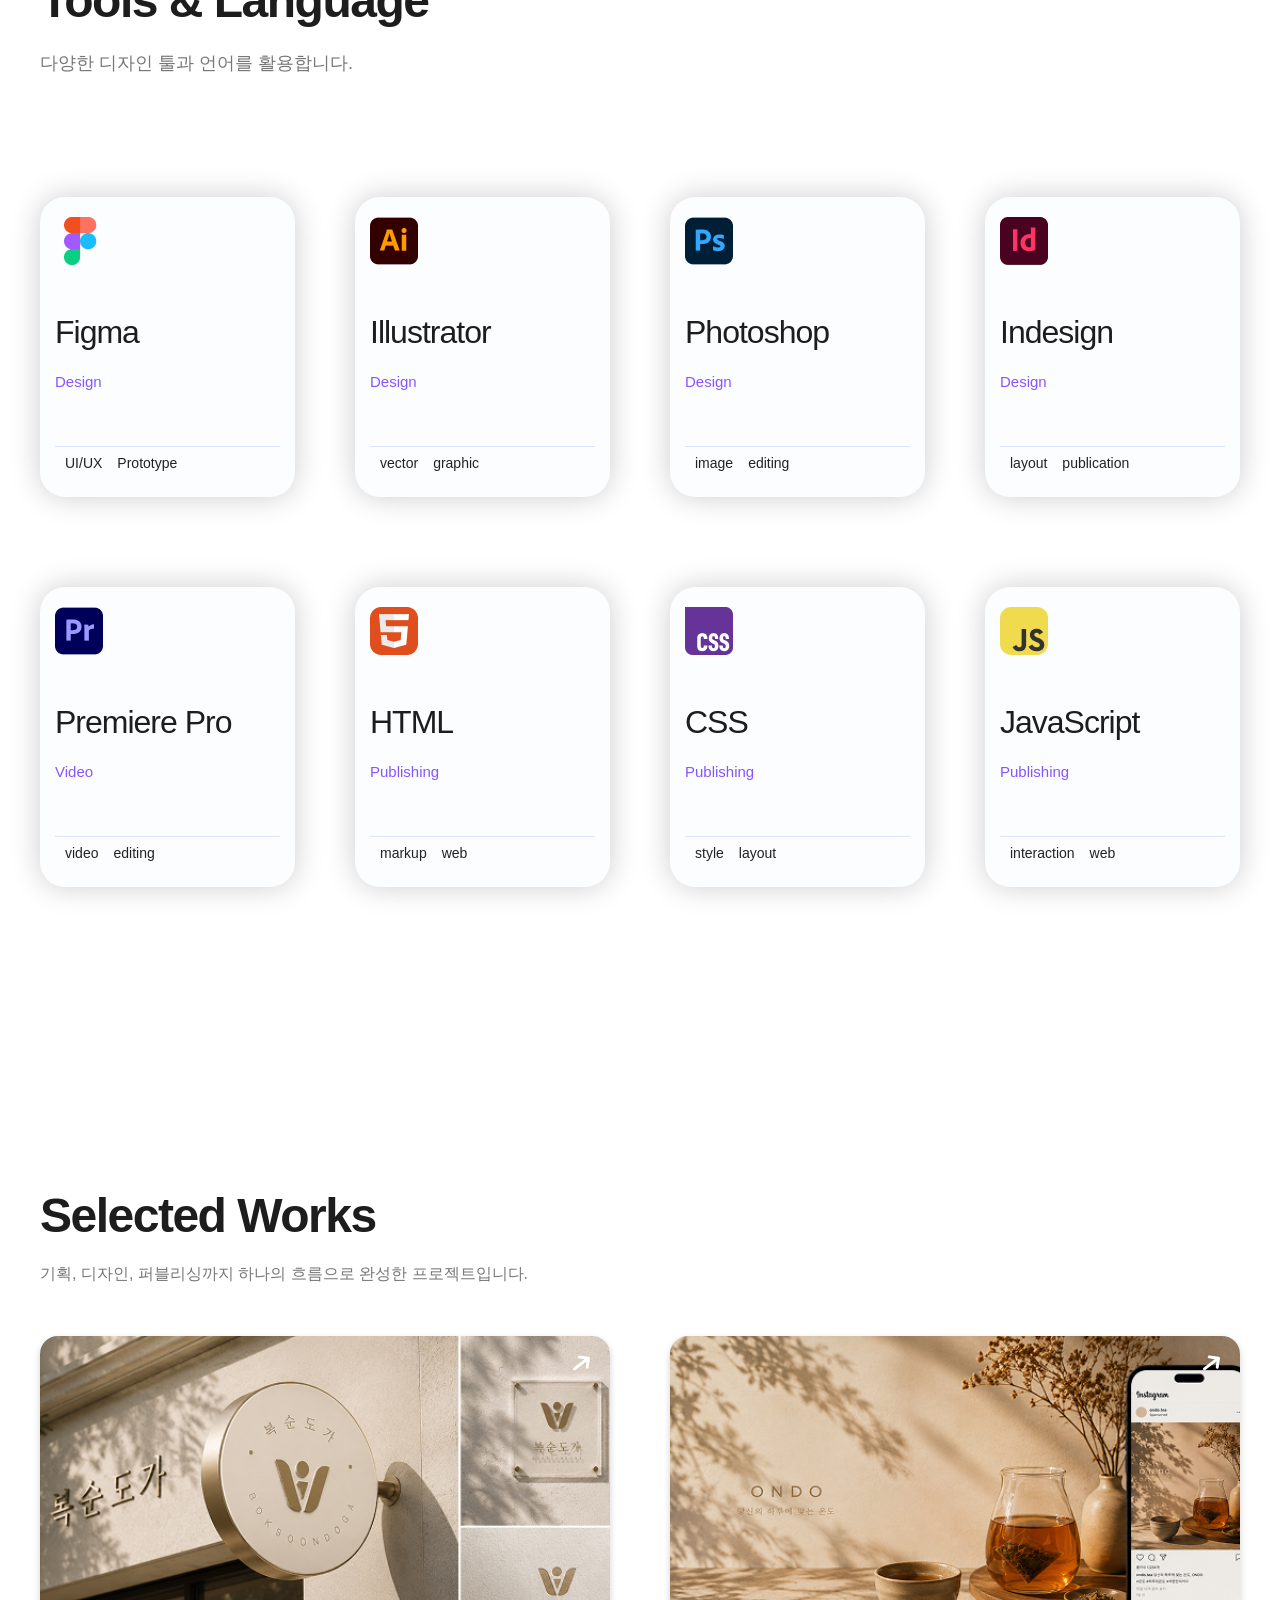
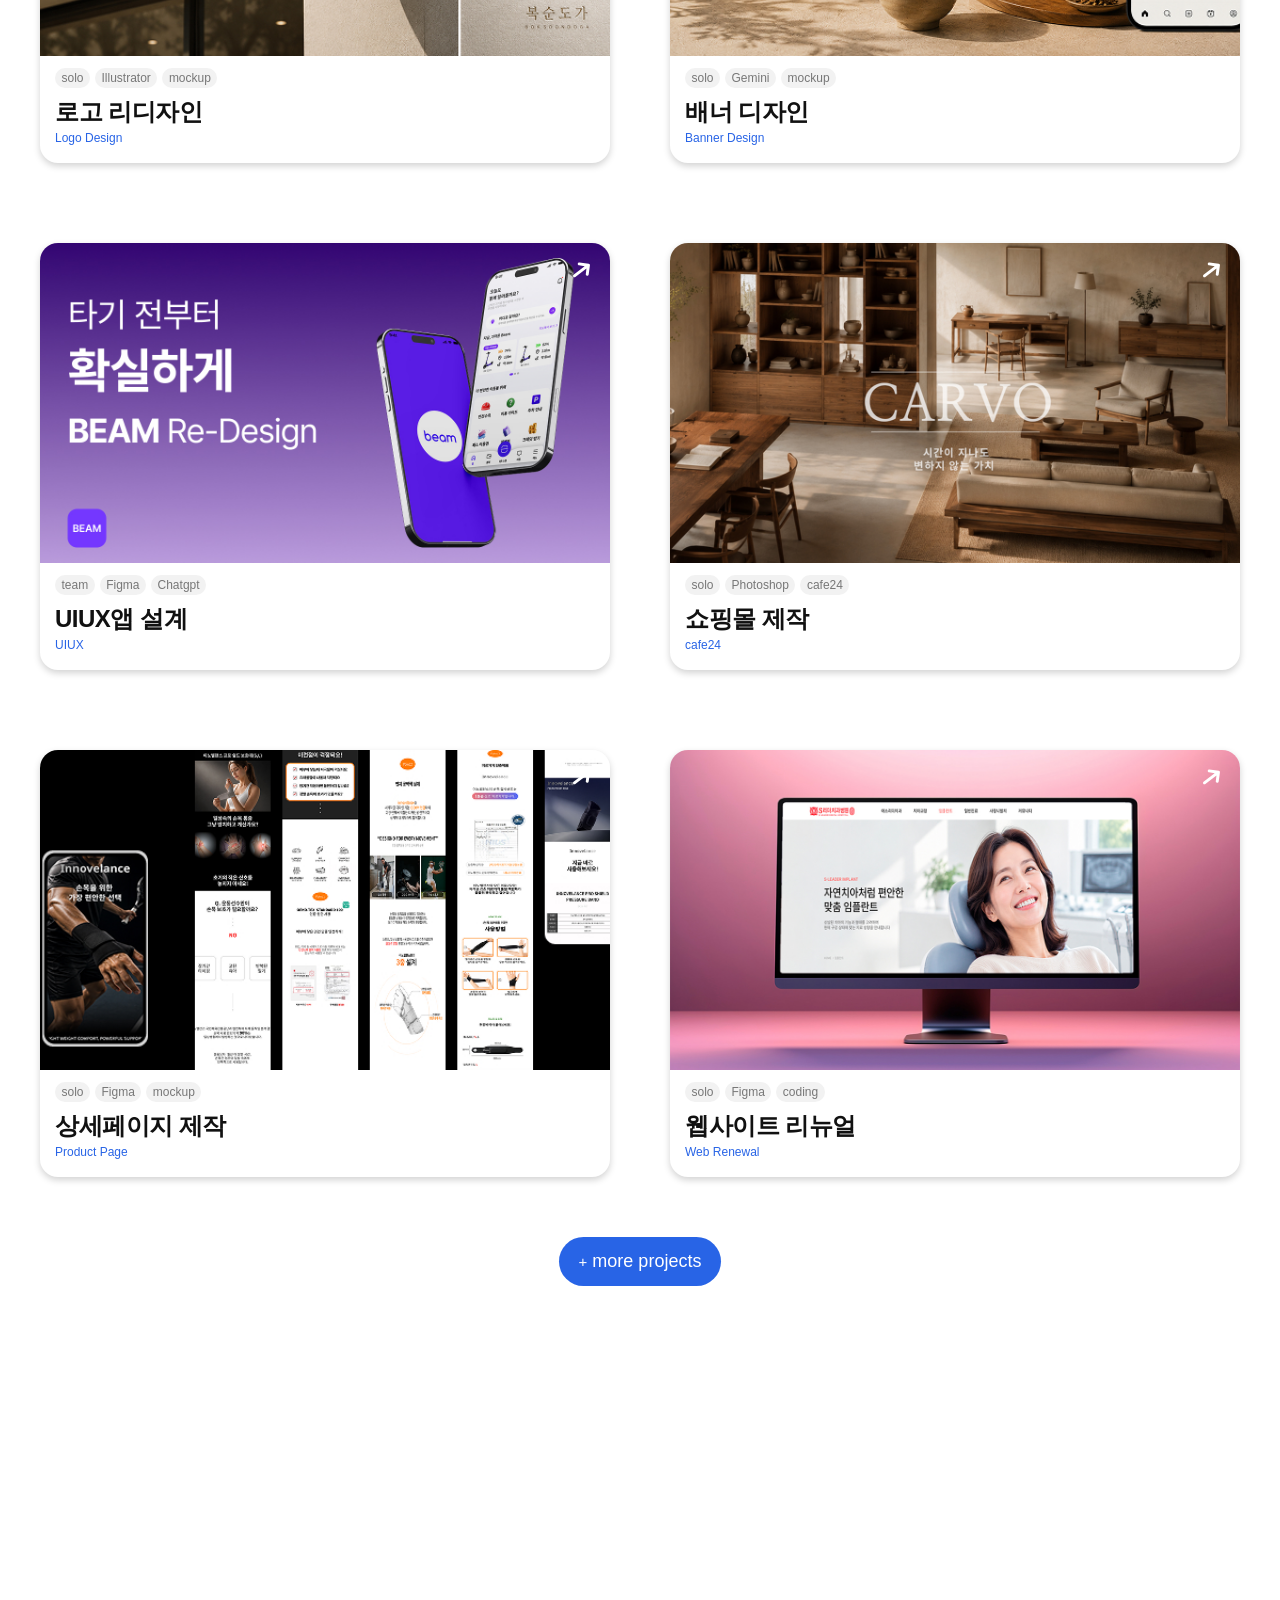
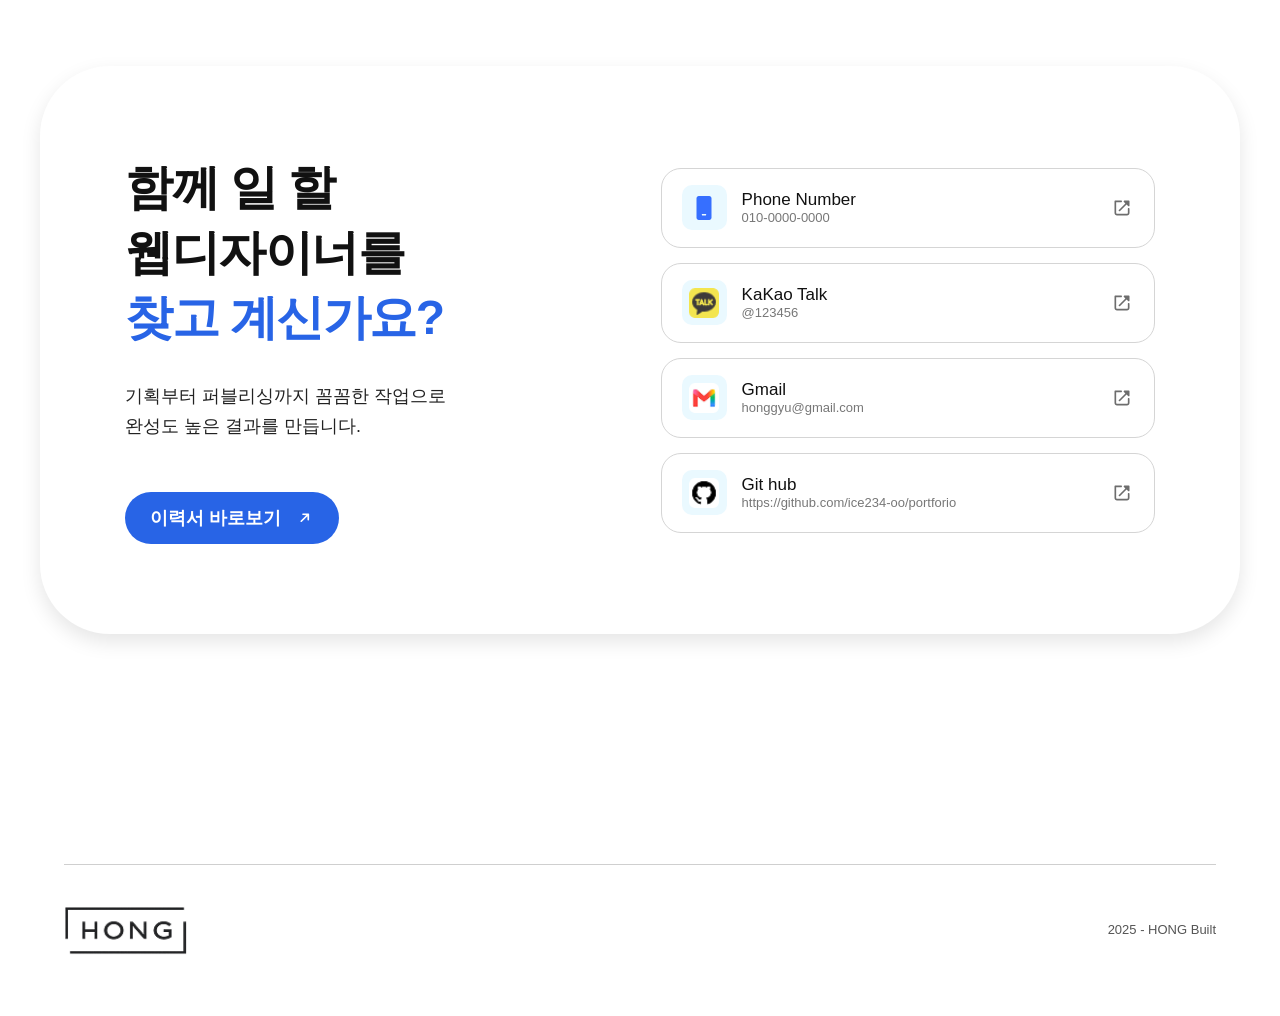
==== commit 27728426: "10.22" ====
--- a/index.html
+++ b/index.html
@@ -2802,6 +2802,22 @@
 
         font-size: 40px;
     }
+    .project-modal-img:nth-child(5) {
+        width: 100%;
+
+        margin: 70px 0 30px;
+    }
+
+
+
+
+    .project-modal-img.project5-modal-img {
+        width: 100%;
+    }
+
+
+
+
 
 }
 /* =========================================================
@@ -3538,7 +3554,7 @@
 
 
             <!-- PROJECT 11 -->
-            <a href="#" class="project-card more-card">
+            <!-- <a href="#" class="project-card more-card">
 
                 <div class="card-img">
                     <img src="./img/commingsoon.jpg" alt="프로젝트 11">
@@ -3547,24 +3563,24 @@
 
                 <div class="card-text">
 
-                    <!-- <div class="tag">
+                    <div class="tag">
                         <span>solo</span>
                         <span>HTML</span>
                         <span>CSS</span>
-                    </div> -->
+                    </div> 
 
                     <div class="text-area">
                         <h2>프로젝트 11</h2>
-                        <!-- <p>Web Publishing</p> -->
+                         <p>Web Publishing</p> 
                     </div>
 
                 </div>
 
-            </a>
+            </a> -->
 
 
             <!-- PROJECT 12 -->
-            <a href="#" class="project-card more-card">
+            <!-- <a href="#" class="project-card more-card">
 
                 <div class="card-img">
                     <img src="./img/commingsoon.jpg" alt="프로젝트 12">
@@ -3573,20 +3589,20 @@
 
                 <div class="card-text">
 
-                    <!-- <div class="tag">
+                     <div class="tag">
                         <span>solo</span>
                         <span>Figma</span>
                         <span>coding</span>
-                    </div> -->
+                    </div>
 
                     <div class="text-area">
                         <h2>프로젝트 12</h2>
-                        <!-- <p>Web Renewal</p> -->
+                        <p>Web Renewal</p>
                     </div>
 
                 </div>
 
-            </a>
+            </a> -->
 
 
         </div>
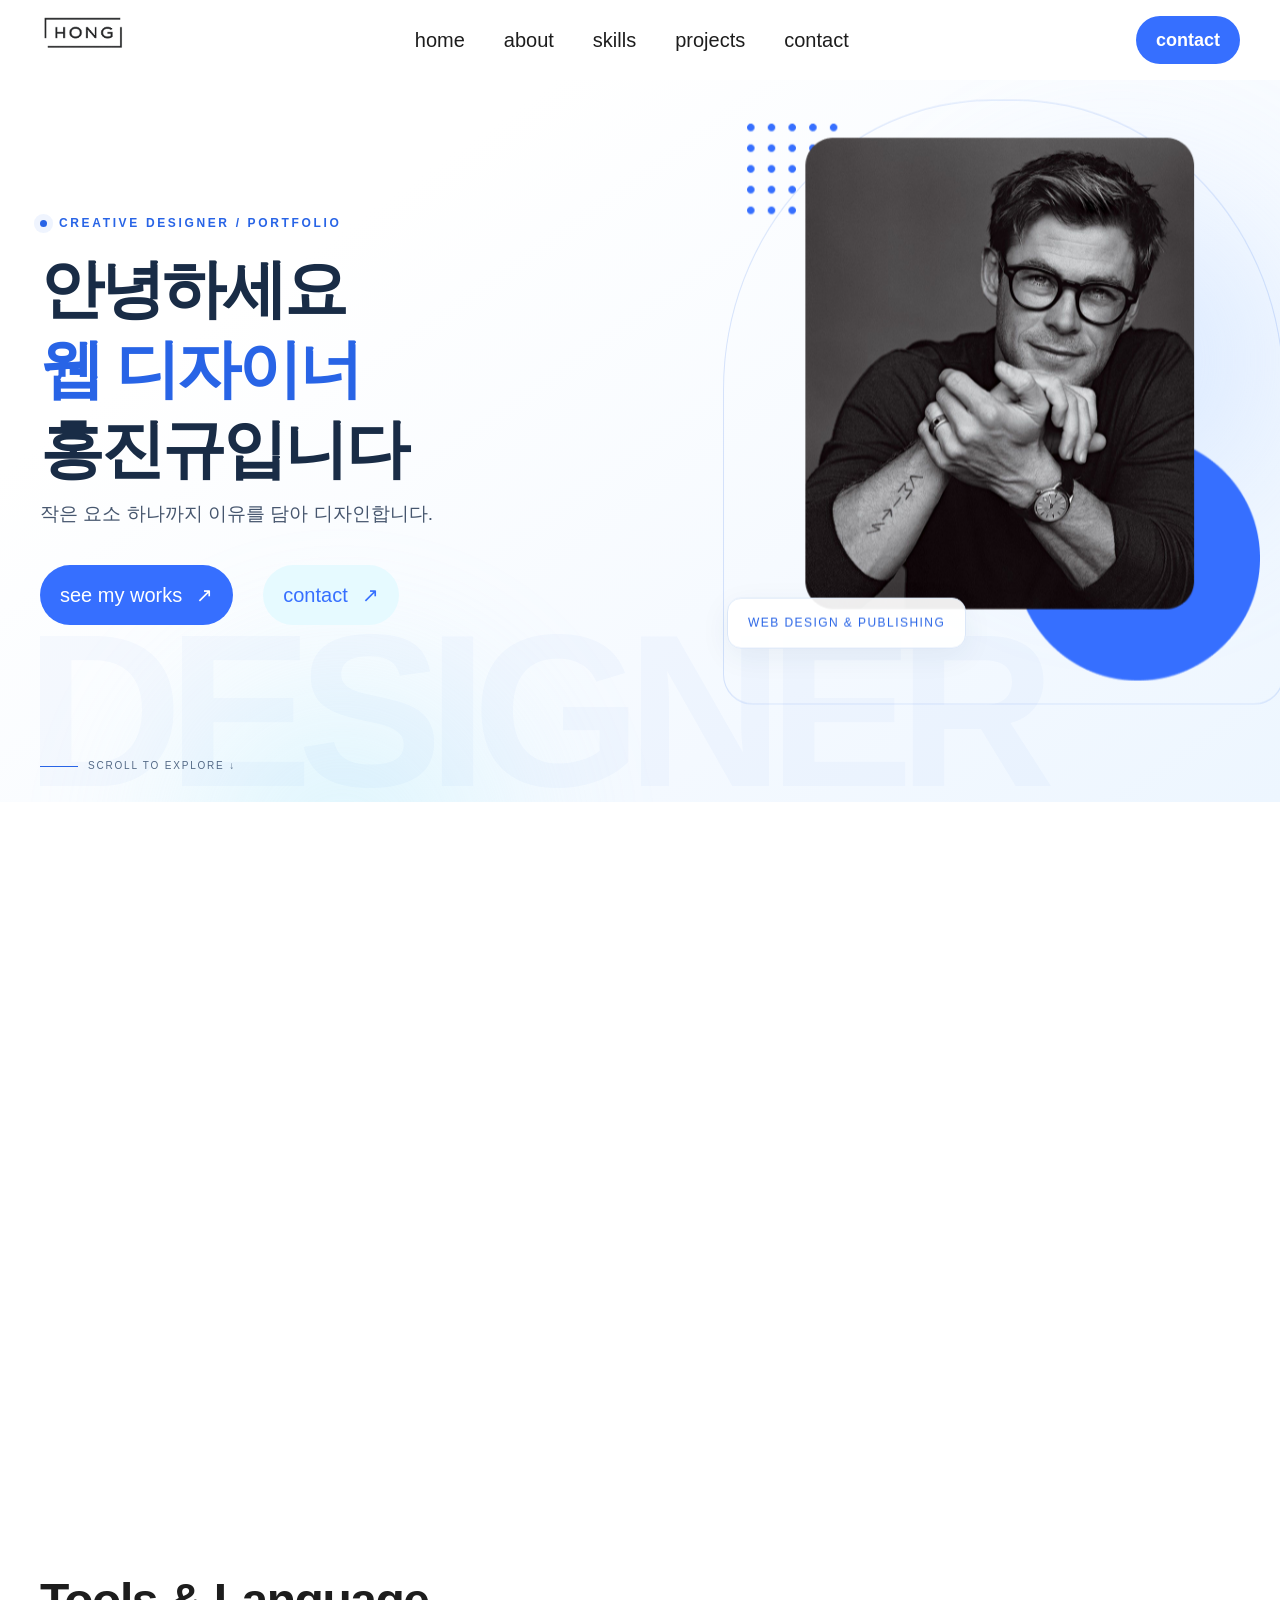
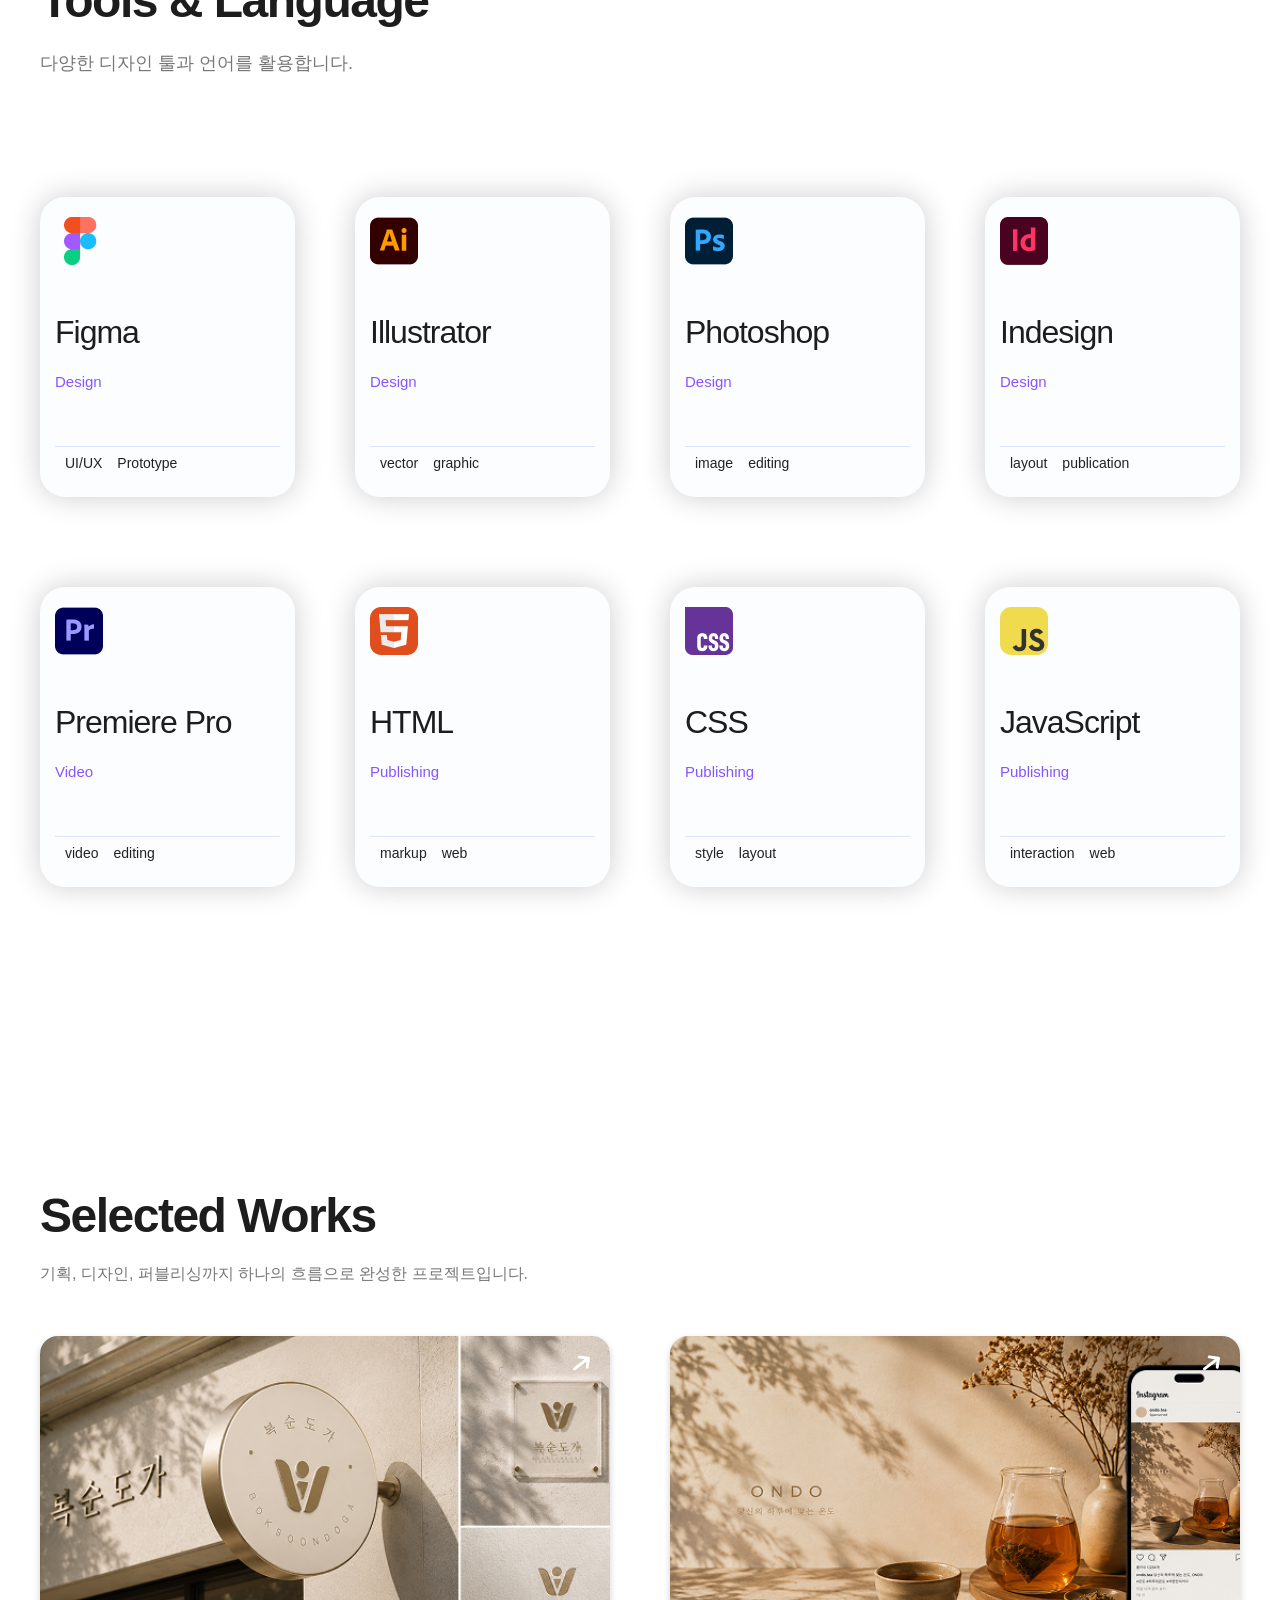
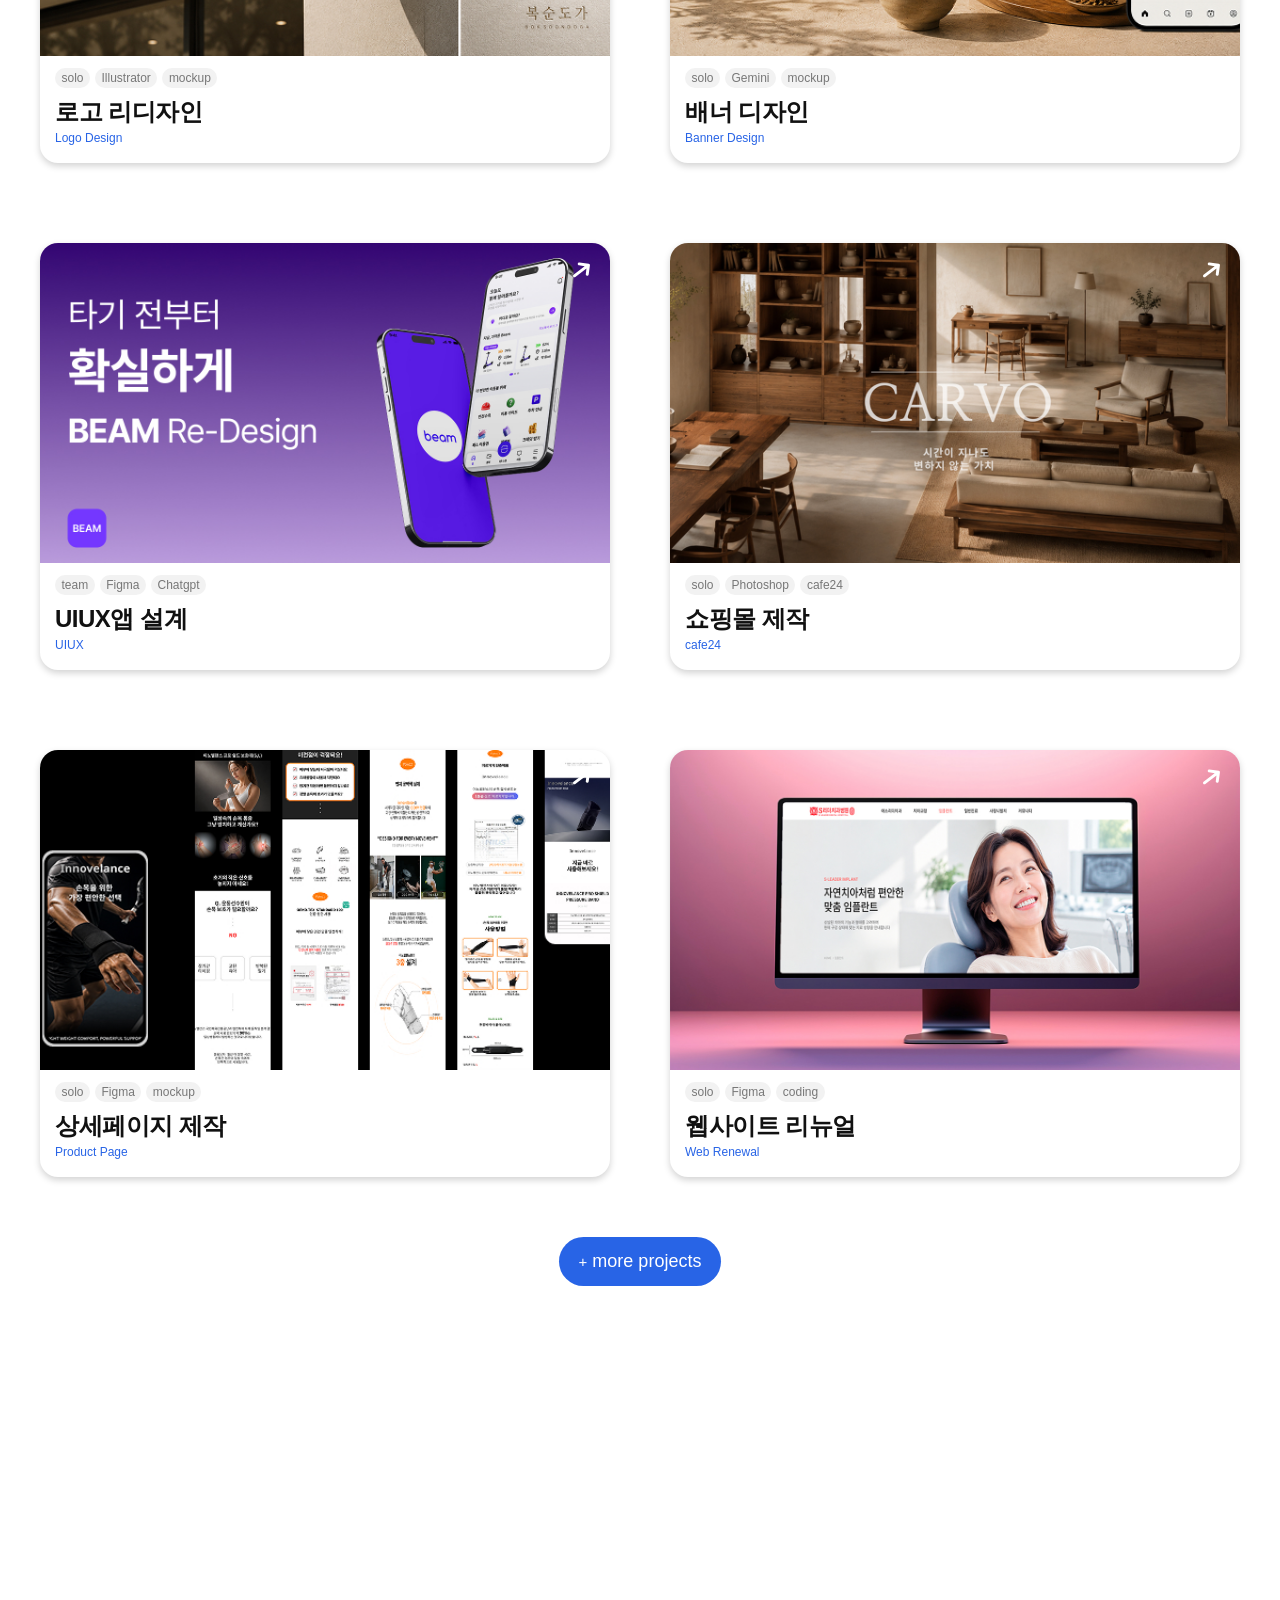
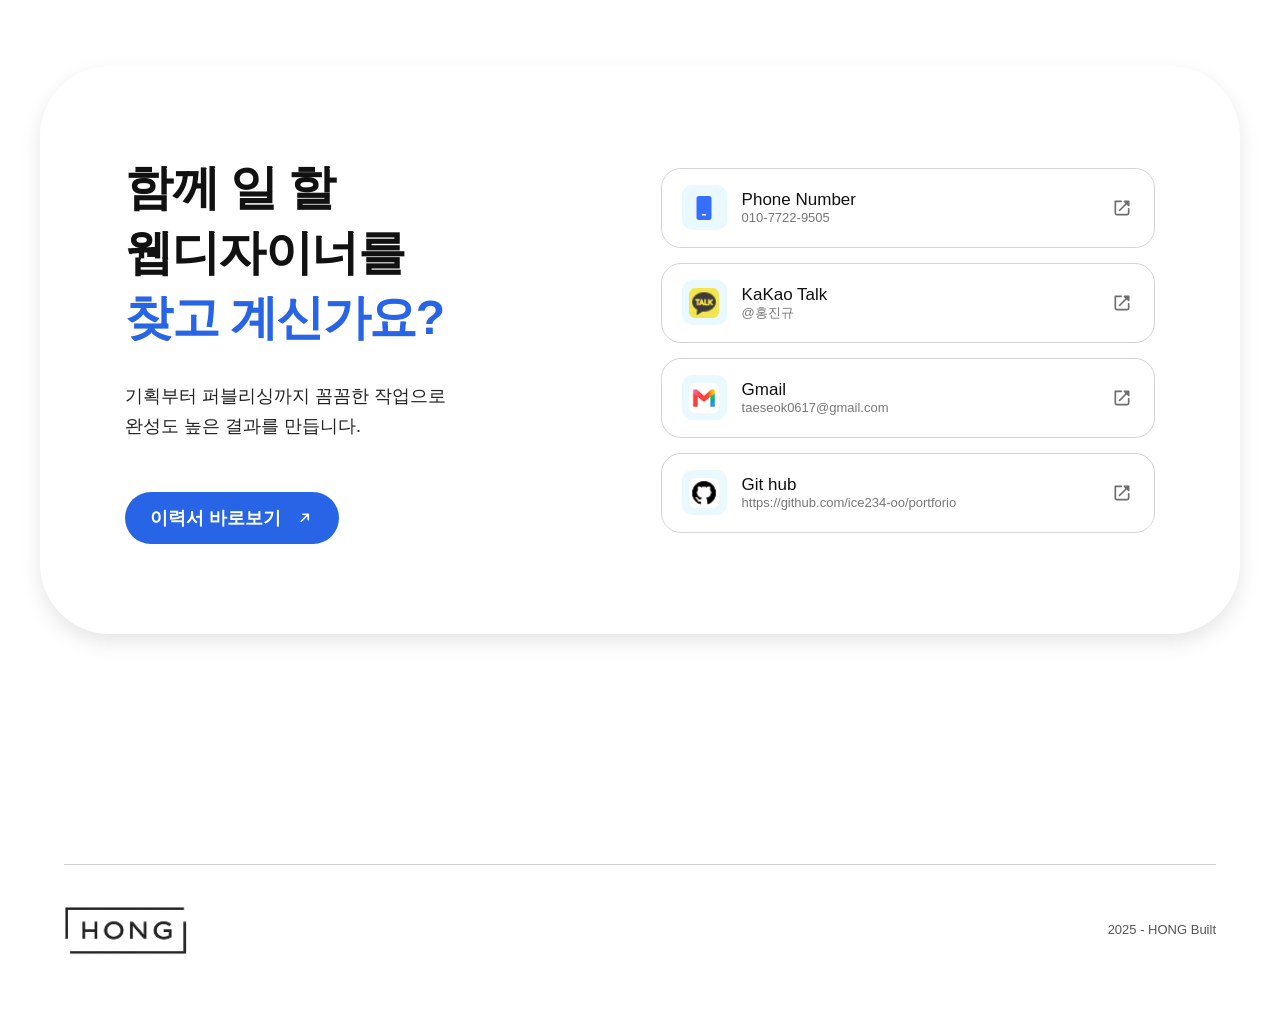
==== commit 2e64f5bb: "10.22" ====
--- a/index.html
+++ b/index.html
@@ -3554,7 +3554,7 @@
 
 
             <!-- PROJECT 11 -->
-            <!-- <a href="#" class="project-card more-card">
+             <!-- <a href="#" class="project-card more-card">
 
                 <div class="card-img">
                     <img src="./img/commingsoon.jpg" alt="프로젝트 11">
@@ -3576,7 +3576,7 @@
 
                 </div>
 
-            </a> -->
+            </a>  -->
 
 
             <!-- PROJECT 12 -->
@@ -3721,8 +3721,9 @@
 
                 <!-- email -->
                 <a
-                    href="mailto:honggyu@gmail.com"
+                    href="./jingyu_work.pdf"
                     class="email"
+                    target="_blank"
                 >
                     <p>이력서 바로보기</p>
                     <img src="./img/email-go.svg" alt="이메일 보내기">
@@ -3739,7 +3740,7 @@
 
                     <!-- phone -->
                     <a
-                        href="tel:01000000000"
+                        href="tel:01077229505"
                         class="selector"
                     >
 
@@ -3755,7 +3756,7 @@
                             <div class="text-area">
 
                                 <h2>Phone Number</h2>
-                                <p>010-0000-0000</p>
+                                <p>010-7722-9505</p>
 
                             </div>
 
@@ -3773,7 +3774,7 @@
 
                     <!-- kakao -->
                     <a
-                        href="https://www.kakao.com/"
+                        href="https://open.kakao.com/o/srRmXyTi"
                         target="_blank"
                         rel="noopener noreferrer"
                         class="selector"
@@ -3791,7 +3792,7 @@
                             <div class="text-area">
 
                                 <h2>KaKao Talk</h2>
-                                <p>@123456</p>
+                                <p>@홍진규</p>
 
                             </div>
 
@@ -3807,9 +3808,9 @@
                     </a>
 
 
-                    <!-- instagram -->
+                    <!-- email -->
                     <a
-                        href="mailto:honggyu@gmail.com"
+                        href="mailto: taeseok07@gmail.com"
                         target="_blank"
                         rel="noopener noreferrer"
                         class="selector"
@@ -3827,7 +3828,7 @@
                             <div class="text-area">
 
                                 <h2>Gmail</h2>
-                                <p>honggyu@gmail.com</p>
+                                <p>taeseok0617@gmail.com</p>
 
                             </div>
 
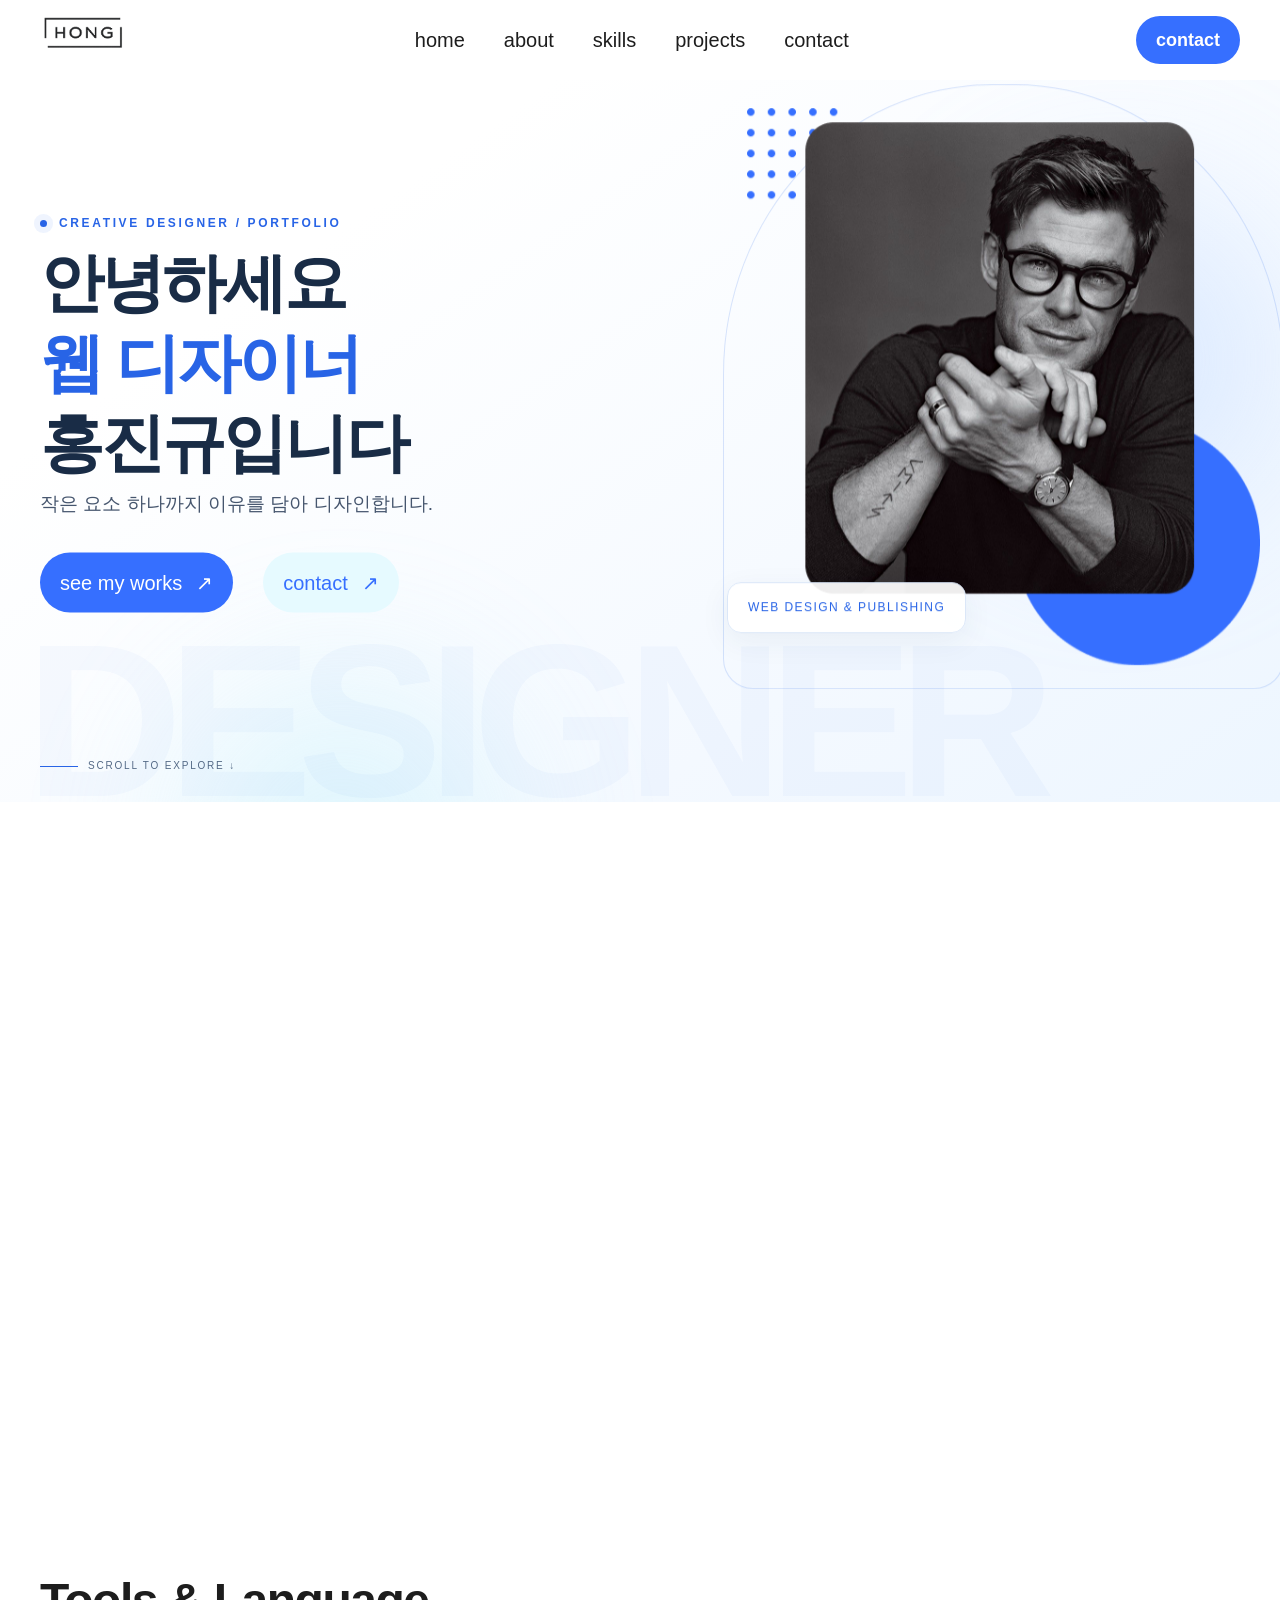
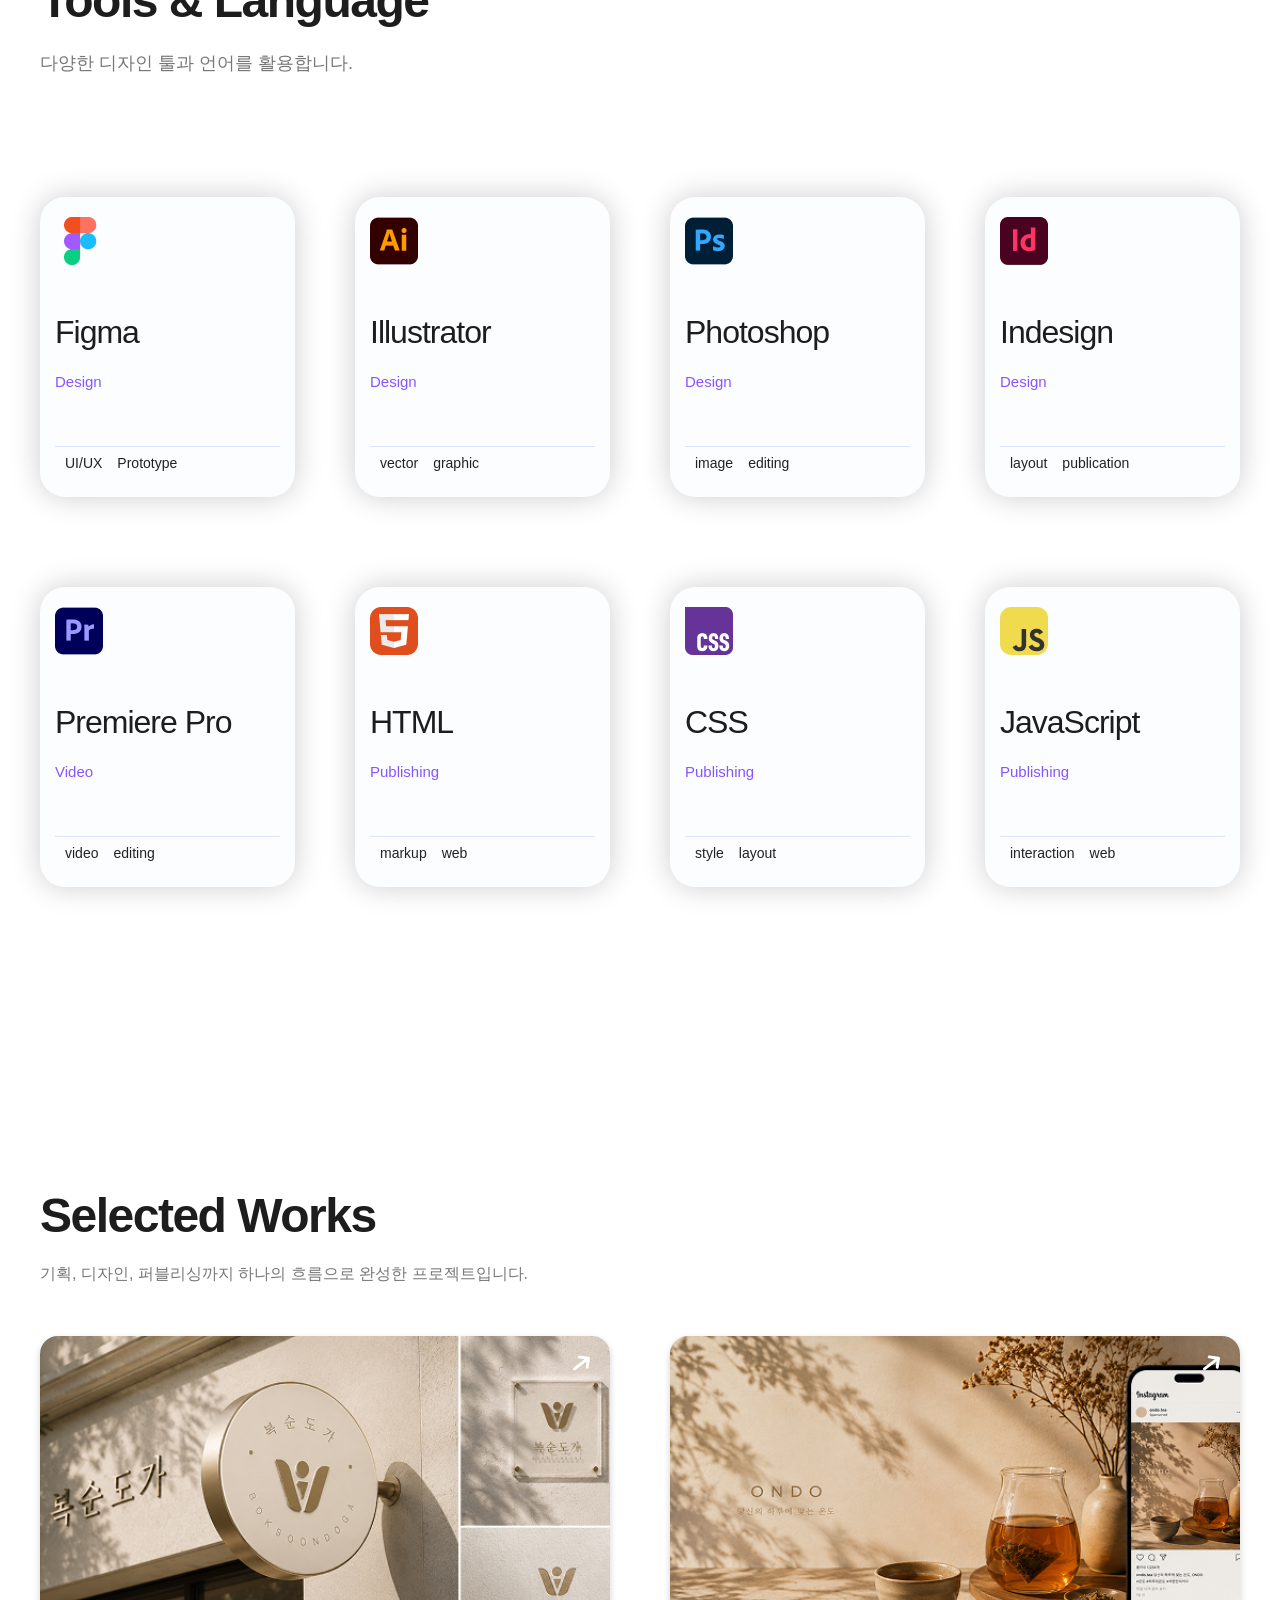
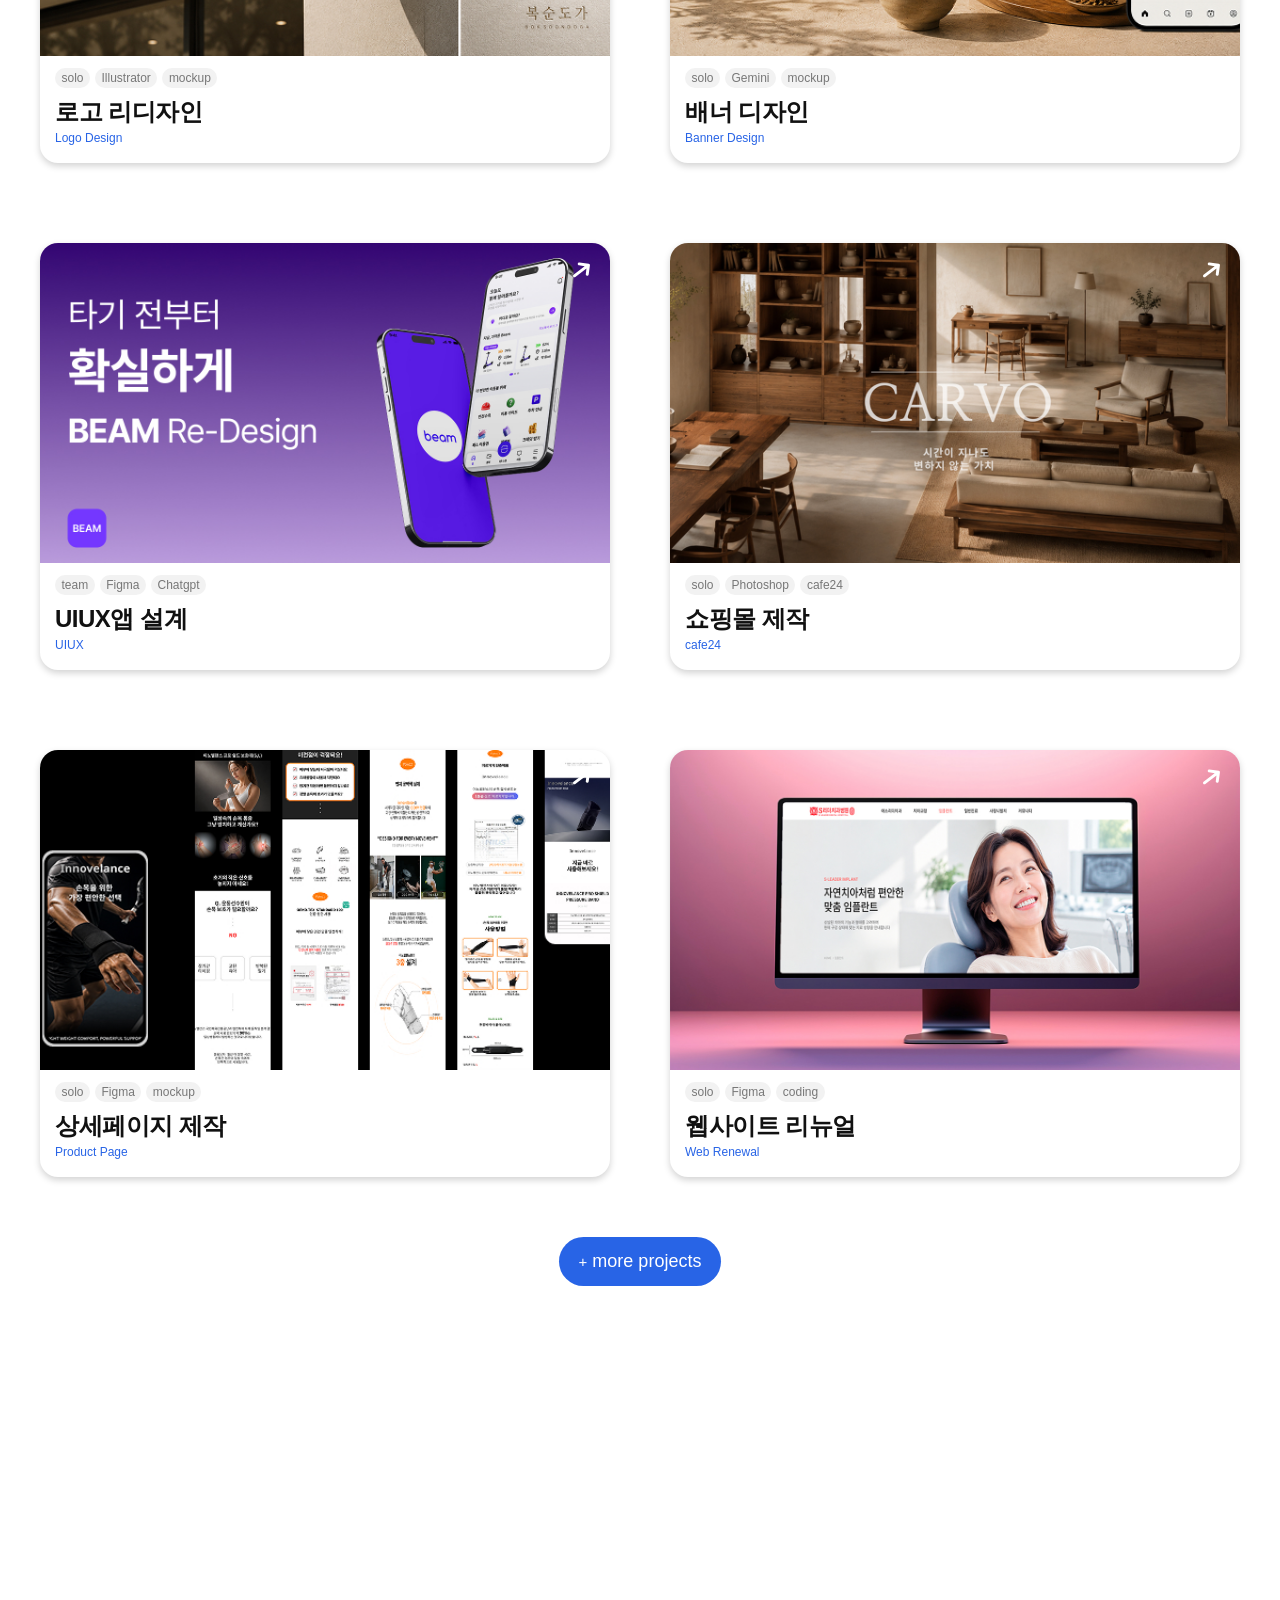
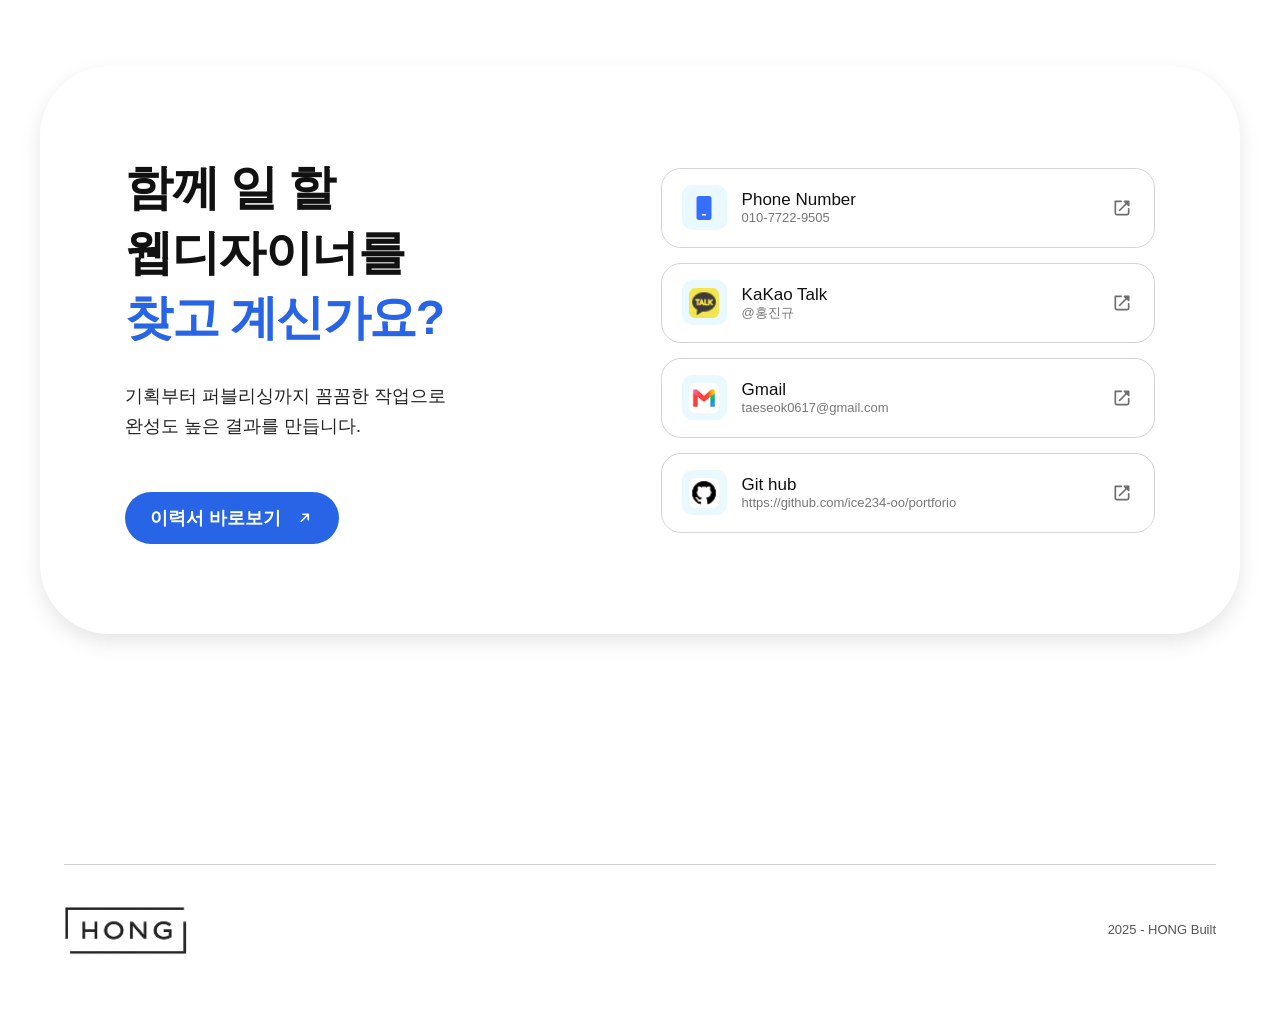
==== commit a6ad9853: "10.22." ====
--- a/index.html
+++ b/index.html
@@ -3810,7 +3810,7 @@
 
                     <!-- email -->
                     <a
-                        href="mailto: taeseok07@gmail.com"
+                        href="mailto: taeseok0617@gmail.com"
                         target="_blank"
                         rel="noopener noreferrer"
                         class="selector"
